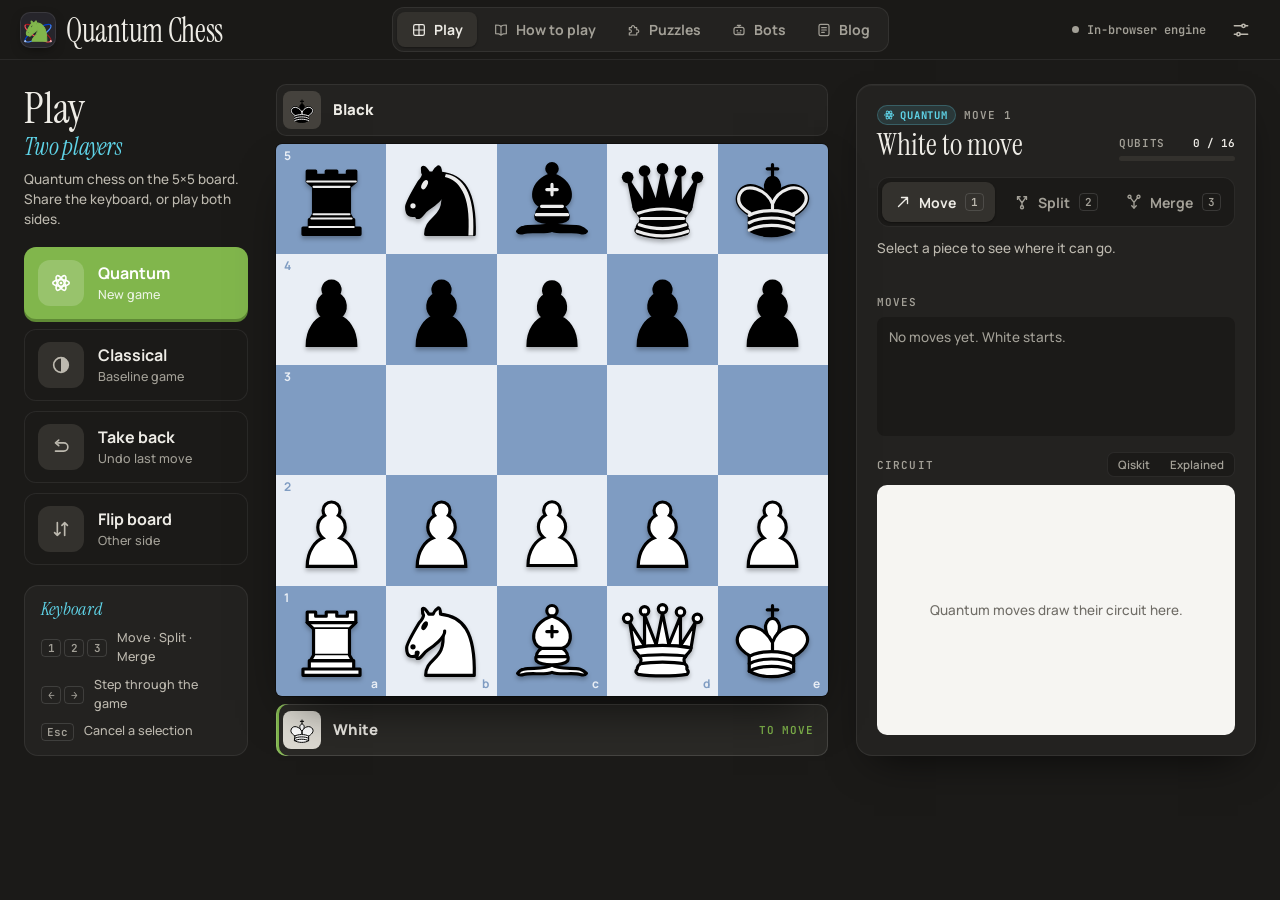
==== docs/index.html @ d05b0183 "Logo: knight moved left as marked Co-Authored-By: Claude Fable 5.1 <noreply@anthropic.com>" ====
<!doctype html>
<html lang="en">
<head>
<meta charset="utf-8">
<meta name="viewport" content="width=device-width, initial-scale=1">
<title>Quantum Chess 5×5</title>
<link rel="icon" type="image/svg+xml" href="[data-uri]">
<link rel="preconnect" href="https://fonts.googleapis.com">
<link rel="preconnect" href="https://fonts.gstatic.com" crossorigin>
<link rel="stylesheet" href="https://fonts.googleapis.com/css2?family=Manrope:wght@400;500;600;700;800&family=Instrument+Serif:ital@0;1&family=JetBrains+Mono:wght@400;600&family=Unbounded:wght@600;700&display=swap">
<style>
/* ==========================================================================
   Quantum Chess 5×5 — design tokens
   Neutrals are warm charcoal (chess-site familiar). Quantum state has its own
   language: a cyan/magenta "chromatic split", used only where something is
   genuinely in superposition. Green is reserved for primary actions.
   ========================================================================== */
:root {
  color-scheme: dark;
  --bg: #1b1a18;
  --surface: #232220;
  --surface-2: #2a2926;
  --raised: #33312d;
  --hair: rgba(255, 255, 255, 0.07);
  --hair-2: rgba(255, 255, 255, 0.13);
  --text: #eeece6;
  --text-2: #bdb9af;
  --text-3: #a3a097;

  --go: #81b64c;
  --go-press: #5f8a35;
  --q-cyan: #5fd4e8;
  --q-mag: #ff76b8;
  --q-ink: #1f8fa6;
  --select: rgba(255, 221, 87, 0.52);
  --lastmove: rgba(255, 221, 87, 0.36);

  --ui: "Manrope", "Segoe UI", system-ui, -apple-system, sans-serif;
  --display: "Instrument Serif", Georgia, "Times New Roman", serif;
  --mono: "JetBrains Mono", Consolas, "Courier New", monospace;

  --sq: min(13.4vh, 106px);
  --r: 10px;
  --shadow: 0 1px 0 rgba(255, 255, 255, 0.04) inset, 0 18px 40px -18px rgba(0, 0, 0, 0.7);
}
body[data-theme="blue"]     { --light: #e9eef5; --dark: #7f9cc2; --hl-light: #c9dcf3; --hl-dark: #6a8fc2; --sel-light: #b2cdef; --sel-dark: #5a82bb; }
body[data-theme="pink"]     { --light: #fcf0f3; --dark: #d98fa8; --hl-light: #f7d6e1; --hl-dark: #cb7a97; --sel-light: #f3c4d4; --sel-dark: #bf6a88; }
body[data-theme="lavender"] { --light: #f2eefa; --dark: #9886c4; --hl-light: #e0d6f6; --hl-dark: #8873bb; --sel-light: #d3c5f2; --sel-dark: #7a64b0; }
body[data-theme="green"]    { --light: #ecedd1; --dark: #779657; --hl-light: #f5f682; --hl-dark: #b9ca43; --sel-light: #f7f769; --sel-dark: #bbcb2b; }

* { box-sizing: border-box; }
html, body { margin: 0; }
body {
  background: var(--bg);
  color: var(--text);
  font: 500 15px/1.5 var(--ui);
  -webkit-font-smoothing: antialiased;
  min-height: 100vh;
}
button { font: inherit; color: inherit; cursor: pointer; border: 0; background: none; }
a { color: var(--q-cyan); }
.hidden { display: none !important; }
.ic { width: 18px; height: 18px; flex: none; fill: none; stroke: currentColor; stroke-width: 1.8; stroke-linecap: round; stroke-linejoin: round; }
code { font: 500 0.88em var(--mono); background: rgba(95, 212, 232, 0.1); color: #a9ecf6; padding: 1px 6px; border-radius: 5px; }
kbd { font: 600 11px var(--mono); color: var(--text-3); border: 1px solid var(--hair-2); border-radius: 4px; padding: 0 5px; line-height: 16px; }
:focus-visible { outline: 2px solid var(--q-cyan); outline-offset: 2px; }

/* ---------- buttons ---------- */
.btn { display: inline-flex; align-items: center; justify-content: center; gap: 8px; height: 44px; padding: 0 18px; border-radius: 10px; font-weight: 700; font-size: 15px; transition: transform 0.08s, background 0.15s, box-shadow 0.15s; }
.btn.primary { background: var(--go); color: #fff; box-shadow: 0 3px 0 var(--go-press); }
.btn.primary:hover { background: #8cc256; }
.btn.primary:active { transform: translateY(2px); box-shadow: 0 1px 0 var(--go-press); }
.btn.primary:disabled { opacity: 0.55; cursor: progress; }
.btn.ghost { color: var(--text-2); box-shadow: inset 0 0 0 1px var(--hair-2); }
.btn.ghost:hover { color: var(--text); background: var(--surface-2); }
.icon-btn { width: 38px; height: 38px; display: inline-grid; place-items: center; border-radius: 9px; color: var(--text-2); }
.icon-btn:hover { background: var(--surface-2); color: var(--text); }
.icon-btn .ic { width: 20px; height: 20px; }

/* ---------- top bar ---------- */
.topbar {
  position: sticky; top: 0; z-index: 20;
  display: grid; grid-template-columns: 1fr auto 1fr; align-items: center; gap: 16px;
  height: 60px; padding: 0 20px;
  background: rgba(27, 26, 24, 0.86); backdrop-filter: blur(10px);
  border-bottom: 1px solid var(--hair);
}
.brand { display: flex; align-items: center; gap: 10px; color: var(--text); text-decoration: none; justify-self: start; }
/* logo: the knight in superposition (same cyan/pink fringe as pieces on the board) on a dark tile */
.mark { width: 36px; height: 36px; border-radius: 10px; display: grid; place-items: center; flex: none;
  background: #26252b; box-shadow: inset 0 0 0 1px rgba(255, 255, 255, 0.09), 0 4px 12px -4px rgba(0, 0, 0, 0.6); }
.mark img { width: 32px; height: 32px; transition: transform 0.2s; }
.brand:hover .mark img { transform: scale(1.06); }
.mark .logo-light { display: none; }
html[data-ui="light"] .mark { background: #fff; box-shadow: inset 0 0 0 1px var(--hair), 0 4px 12px -6px rgba(60, 45, 25, 0.3); }
html[data-ui="light"] .mark .logo-dark { display: none; }
html[data-ui="light"] .mark .logo-light { display: block; }
.wordmark { font: 400 30px/1 var(--display); letter-spacing: -0.01em; display: flex; align-items: baseline; gap: 6px; transform: scaleY(1.18); transform-origin: left center; }
.wordmark small { font: 700 11px var(--mono); color: var(--q-cyan); background: rgba(95, 212, 232, 0.1); padding: 2px 6px; border-radius: 5px; letter-spacing: 0.02em; }

.nav { display: flex; gap: 2px; padding: 4px; background: var(--surface); border: 1px solid var(--hair); border-radius: 12px; }
.nav a { display: flex; align-items: center; gap: 7px; padding: 7px 14px; border-radius: 8px; color: var(--text-3); text-decoration: none; font-weight: 700; font-size: 14px; white-space: nowrap; transition: color 0.15s, background 0.15s; }
.nav a:hover { color: var(--text); }
.nav a.active { color: var(--text); background: var(--raised); box-shadow: 0 1px 2px rgba(0, 0, 0, 0.35); }
.nav .ic { width: 16px; height: 16px; }
.nav .s { display: none; }
.top-actions { display: flex; align-items: center; gap: 6px; justify-self: end; }
.engine-status { display: inline-flex; align-items: center; gap: 8px; font: 600 12px var(--mono); color: var(--text-3); padding: 6px 10px; border-radius: 8px; }
.engine-status .edot { width: 7px; height: 7px; border-radius: 50%; background: var(--text-3); }
.engine-status.qiskit { color: var(--text-2); }
.engine-status.qiskit .edot { background: var(--q-cyan); box-shadow: 0 0 0 3px rgba(95, 212, 232, 0.18); }

/* ---------- play layout ---------- */
.layout { display: flex; gap: 28px; justify-content: center; align-items: stretch; padding: 24px 24px 24px; flex-wrap: wrap; }
.board-col { display: flex; flex-direction: column; gap: 8px; }

.player-bar { display: flex; align-items: center; gap: 12px; width: calc(var(--sq) * 5); height: 52px; padding: 0 14px 0 7px; border-radius: 10px; background: var(--surface); box-shadow: inset 0 0 0 1px var(--hair); transition: background 0.2s, box-shadow 0.2s; }
.player-bar.turn { background: var(--surface-2); box-shadow: inset 0 0 0 1px var(--hair-2), inset 3px 0 0 var(--go); }
.avatar { width: 38px; height: 38px; border-radius: 8px; background-size: 78%; background-position: center 60%; background-repeat: no-repeat; flex: none; }
.avatar.white { background-color: #dedbd3; background-image: url([data-uri]); }
.avatar.black { background-color: #45423d; background-image: url([data-uri]); }
.pinfo { flex: 1; min-width: 0; display: flex; flex-direction: column; justify-content: center; }
.pname { font-weight: 800; font-size: 15px; line-height: 1.2; }
.captured { display: flex; height: 18px; margin-top: 2px; }
.captured:empty { display: none; }
.captured span { width: 18px; height: 18px; background-size: contain; margin-right: -5px; opacity: 0.9; }
.turn-flag { font: 600 11px var(--mono); text-transform: uppercase; letter-spacing: 0.08em; color: var(--go); opacity: 0; transition: opacity 0.2s; }
.player-bar.turn .turn-flag { opacity: 1; }

/* ---------- board ---------- */
.board-wrap { position: relative; }
.board {
  display: grid; grid-template-columns: repeat(5, var(--sq)); grid-template-rows: repeat(5, var(--sq));
  border-radius: 6px; overflow: hidden; user-select: none;
  box-shadow: 0 0 0 1px rgba(0, 0, 0, 0.35), 0 24px 50px -20px rgba(0, 0, 0, 0.8);
}
.sq { position: relative; display: grid; place-items: center; cursor: pointer; }
.sq.light { background: var(--light); }
.sq.dark { background: var(--dark); }
.sq.light.last { background: var(--hl-light); }
.sq.dark.last { background: var(--hl-dark); }
.sq.light.sel { background: var(--sel-light); }
.sq.dark.sel { background: var(--sel-dark); }
.coord { position: absolute; font: 700 12px var(--ui); pointer-events: none; }
.coord.rank { top: 6px; left: 8px; line-height: 1; }
.coord.file { bottom: 6px; right: 8px; line-height: 1; }
.sq.light .coord { color: var(--dark); }
.sq.dark .coord { color: var(--light); }

.piece {
  position: relative; width: 86%; height: 86%;
  background: center / contain no-repeat;
  filter: drop-shadow(0 3px 2px rgba(0, 0, 0, 0.28));
  transition: opacity 0.35s ease, transform 0.15s ease; pointer-events: none;
}
.sq:hover .piece { transform: translateY(-2px); }
/* superposition: a chromatic split, not a glow */
.piece.maybe {
  filter: drop-shadow(2.5px 0 0 rgba(255, 118, 184, 0.6)) drop-shadow(-2.5px 0 0 rgba(95, 212, 232, 0.7)) drop-shadow(0 3px 2px rgba(0, 0, 0, 0.22));
  animation: qsplit 3.2s ease-in-out infinite;
}
@keyframes qsplit {
  50% { filter: drop-shadow(1px 0 0 rgba(255, 118, 184, 0.5)) drop-shadow(-1px 0 0 rgba(95, 212, 232, 0.6)) drop-shadow(0 3px 2px rgba(0, 0, 0, 0.22)); }
}
.prob-num {
  position: absolute; top: 5%; right: 5%; z-index: 2; pointer-events: none;
  font: 700 11px/16px var(--mono); color: #0e3b45; background: rgba(255, 255, 255, 0.9);
  padding: 0 5px; border-radius: 4px; box-shadow: 0 1px 2px rgba(0, 0, 0, 0.25);
}
.prob-bar { position: absolute; left: 0; right: 0; bottom: 0; height: 4px; background: rgba(0, 0, 0, 0.14); pointer-events: none; }
.prob-bar i { display: block; height: 100%; background: var(--q-ink); }

.dot { position: absolute; width: 30%; height: 30%; border-radius: 50%; background: rgba(0, 0, 0, 0.16); pointer-events: none; }
.ring { position: absolute; inset: 3%; border-radius: 50%; border: 6px solid rgba(0, 0, 0, 0.16); pointer-events: none; }
.qdot { position: absolute; width: 32%; height: 32%; border-radius: 50%; border: 2.5px dashed var(--q-ink); background: rgba(95, 212, 232, 0.22); pointer-events: none; }
.picked { position: absolute; inset: 0; background: rgba(95, 212, 232, 0.28); box-shadow: inset 0 0 0 3px var(--q-ink); pointer-events: none; }
.partner { position: absolute; inset: 0; box-shadow: inset 0 0 0 3px var(--q-ink); pointer-events: none; }
.flash::after { content: ""; position: absolute; inset: 0; pointer-events: none; animation: measure 0.9s ease-out forwards; }
@keyframes measure {
  0% { box-shadow: inset 0 0 0 0 rgba(95, 212, 232, 0.9); background: rgba(95, 212, 232, 0.45); }
  100% { box-shadow: inset 0 0 0 calc(var(--sq) / 2) rgba(95, 212, 232, 0); background: transparent; }
}
body.no-anim .piece.maybe { animation: none; }
body.no-anim .piece, body.no-anim .sq:hover .piece { transition: none; transform: none; }
body.no-anim .flash::after { animation: none; }

/* game-over card */
.overlay { position: absolute; inset: 0; display: grid; place-items: center; background: radial-gradient(circle at 50% 45%, rgba(15, 14, 13, 0.45), rgba(15, 14, 13, 0.78)); backdrop-filter: blur(3px); border-radius: 6px; z-index: 5; animation: ov-fade 0.3s ease-out both; }
.overlay-card { width: min(380px, 88%); padding: 30px 30px 24px; border-radius: 20px; text-align: center; background: linear-gradient(180deg, #2c2a27, #232220); border: 1px solid var(--hair-2); box-shadow: 0 30px 70px -20px rgba(0, 0, 0, 0.85), inset 0 1px 0 rgba(255, 255, 255, 0.06); animation: ov-pop 0.45s cubic-bezier(0.2, 0.9, 0.25, 1.15) both; }
.ov-crown { width: 92px; height: 92px; margin: -2px auto 14px; border-radius: 50%; display: grid; place-items: center; position: relative; }
.ov-crown img { width: 62px; height: 62px; filter: drop-shadow(0 4px 6px rgba(0, 0, 0, 0.45)); position: relative; }
.ov-crown::before { content: ""; position: absolute; inset: -10px; border-radius: 50%; animation: ov-glow 2.4s ease-in-out infinite; }
.ov-crown.white { background: radial-gradient(circle, #f4f1ea, #cfc9bc); }
.ov-crown.white::before { box-shadow: 0 0 0 1px rgba(255, 255, 255, 0.25), 0 0 40px 6px rgba(255, 236, 180, 0.35); }
.ov-crown.black { background: radial-gradient(circle, #4a4742, #2a2825); box-shadow: inset 0 0 0 2px rgba(95, 212, 232, 0.5); }
.ov-crown.black::before { box-shadow: 0 0 0 1px rgba(95, 212, 232, 0.25), 0 0 40px 6px rgba(95, 212, 232, 0.28); }
.ov-crown.draw { width: 120px; border-radius: 46px; background: linear-gradient(90deg, #ddd8cd 50%, #3a3834 50%); }
.ov-crown.draw img { width: 46px; height: 46px; }
.overlay-kicker { font: 600 11px var(--mono); text-transform: uppercase; letter-spacing: 0.14em; color: var(--text-3); }
.overlay-title { font: 400 54px/1.02 var(--display); margin: 6px 0 6px; color: var(--text); }
.overlay-sub { color: var(--text-2); font-size: 15px; margin-bottom: 20px; }
.ov-stats { display: grid; grid-template-columns: repeat(4, 1fr); margin: 0 -6px 22px; padding: 14px 0; border-top: 1px solid var(--hair); border-bottom: 1px solid var(--hair); }
.ov-stats div { display: flex; flex-direction: column; gap: 3px; }
.ov-stats div + div { border-left: 1px solid var(--hair); }
.ov-stats b { font: 400 28px/1 var(--display); color: var(--text); }
.ov-stats span { font: 600 10px var(--mono); text-transform: uppercase; letter-spacing: 0.08em; color: var(--text-3); }
.ov-actions { display: grid; grid-template-columns: 1fr 1fr; gap: 10px; }
.ov-actions .btn { height: 46px; }
@keyframes ov-fade { from { opacity: 0; } }
@keyframes ov-pop { from { opacity: 0; transform: translateY(12px) scale(0.94); } }
@keyframes ov-glow { 50% { opacity: 0.55; transform: scale(1.06); } }
body.no-anim .overlay, body.no-anim .overlay-card, body.no-anim .ov-crown::before { animation: none; }

/* mini boards (manual figures) */
.board.mini { --msq: min(15vw, 58px); grid-template-columns: repeat(5, var(--msq)); grid-template-rows: repeat(5, var(--msq)); box-shadow: 0 0 0 1px rgba(0, 0, 0, 0.35), 0 12px 30px -14px rgba(0, 0, 0, 0.8); }
.board.mini .sq { cursor: default; }
.board.mini .coord { font-size: 10px; top: 4px; left: 5px; }
.board.mini .coord.file { top: auto; left: auto; bottom: 4px; right: 5px; }
.board.mini .prob-num { font-size: 10px; line-height: 14px; padding: 0 4px; }
.board.mini .prob-bar { height: 3px; }
.board.mini .ring { border-width: 4px; }
.board.mini .qdot { border-width: 2px; }
.board.mini .partner, .board.mini .picked { box-shadow: inset 0 0 0 2px var(--q-ink); }
.board.mini .piece.maybe { animation: none; filter: drop-shadow(1.5px 0 0 rgba(255, 118, 184, 0.6)) drop-shadow(-1.5px 0 0 rgba(95, 212, 232, 0.7)); }

/* ---------- side panel ---------- */
.panel {
  width: 400px; display: flex; flex-direction: column; gap: 16px; overflow-y: auto; scrollbar-width: thin;
  background: var(--surface); border: 1px solid var(--hair); border-radius: 16px; padding: 20px; box-shadow: var(--shadow);
}
.panel-top { display: flex; justify-content: space-between; align-items: flex-end; gap: 12px; }
.kicker { font: 600 11px var(--mono); text-transform: uppercase; letter-spacing: 0.1em; color: var(--text-3); white-space: nowrap; display: flex; align-items: center; gap: 8px; }
.mode-pill { display: inline-flex; align-items: center; gap: 5px; padding: 3px 8px 3px 6px; border-radius: 999px; font: 700 10.5px var(--mono); letter-spacing: 0.08em; }
.mode-pill .ic { width: 12px; height: 12px; }
.mode-pill.q { color: var(--q-cyan); background: rgba(95, 212, 232, 0.12); box-shadow: inset 0 0 0 1px rgba(95, 212, 232, 0.25); }
.mode-pill.c { color: #e8b86a; background: rgba(232, 184, 106, 0.12); box-shadow: inset 0 0 0 1px rgba(232, 184, 106, 0.28); }
html[data-ui="light"] .mode-pill.q { color: #0b7f95; background: rgba(11, 127, 149, 0.1); box-shadow: inset 0 0 0 1px rgba(11, 127, 149, 0.25); }
html[data-ui="light"] .mode-pill.c { color: #9a6a12; background: rgba(154, 106, 18, 0.1); box-shadow: inset 0 0 0 1px rgba(154, 106, 18, 0.25); }
.status { font: 400 30px/1.1 var(--display); margin-top: 3px; }
.qmeter { width: 116px; }
.qm-row { display: flex; justify-content: space-between; font: 600 11px var(--mono); color: var(--text-3); text-transform: uppercase; letter-spacing: 0.06em; }
.qm-row b { color: var(--text); font-weight: 600; letter-spacing: 0; }
.qm-bar { height: 5px; border-radius: 3px; background: var(--raised); margin-top: 6px; overflow: hidden; }
.qm-bar i { display: block; height: 100%; width: 0; background: linear-gradient(90deg, var(--q-cyan), var(--q-mag)); transition: width 0.4s ease; }

.segmented { display: grid; grid-template-columns: repeat(3, 1fr); gap: 4px; padding: 4px; background: var(--bg); border-radius: 12px; border: 1px solid var(--hair); }
.mode { display: flex; align-items: center; justify-content: center; gap: 7px; height: 40px; border-radius: 9px; color: var(--text-3); font-weight: 700; font-size: 14px; transition: color 0.15s, background 0.15s; }
.mode:hover { color: var(--text); }
.mode.active { background: var(--raised); color: var(--text); box-shadow: 0 1px 2px rgba(0, 0, 0, 0.4); }
.mode[data-mode="split"].active .ic, .mode[data-mode="merge"].active .ic { color: var(--q-cyan); }
.mode kbd { margin-left: 2px; }
.mode.active kbd { color: var(--text-2); }
.hint { margin: -4px 0 0; font-size: 13.5px; line-height: 1.45; color: var(--text-2); height: 40px; overflow: hidden; }

.psec h4 { margin: 0 0 8px; font: 600 11px var(--mono); text-transform: uppercase; letter-spacing: 0.1em; color: var(--text-3); }
.empty { margin: 0; color: var(--text-3); font-size: 13.5px; }
.psec.grow { flex: 1 1 110px; min-height: 96px; display: flex; flex-direction: column; }
.psec.grow .movelist { flex: 1 1 0; min-height: 0; }
/* move list in the chess.com manner, with a slim scrollbar in the page's own colours */
.movelist { overflow-y: auto; border-radius: 8px; background: var(--bg); scrollbar-width: thin; scrollbar-color: #4a4742 transparent; }
.movelist::-webkit-scrollbar { width: 8px; }
.movelist::-webkit-scrollbar-track { background: transparent; }
.movelist::-webkit-scrollbar-thumb { background: #4a4742; border-radius: 8px; border: 2px solid var(--bg); }
.movelist::-webkit-scrollbar-thumb:hover { background: #5e5a54; }
.movelist .empty { padding-top: 10px; }
.mrow { display: grid; grid-template-columns: 38px 1fr 1fr; align-items: center; height: 32px; padding-right: 6px; font: 600 13.5px var(--mono); }
.mrow:nth-child(even) { background: rgba(255, 255, 255, 0.035); }
.mno { color: var(--text-3); padding-left: 10px; font-weight: 500; }
.mv { min-width: 0; cursor: pointer; }
.mv[data-ply]:hover .mchip { background: rgba(255, 255, 255, 0.07); }
.link-btn { background: none; border: 0; padding: 0; font: inherit; font-weight: 700; color: var(--q-cyan); cursor: pointer; text-decoration: underline; text-underline-offset: 2px; }
.panel.reviewing .movelist { box-shadow: inset 0 0 0 1.5px var(--q-cyan); }
.board.review { box-shadow: 0 0 0 2px var(--q-cyan), 0 18px 40px -18px rgba(0, 0, 0, 0.8); }
.mchip { display: inline-flex; align-items: center; gap: 3px; max-width: 100%; padding: 3px 7px; border-radius: 5px; color: var(--text); white-space: nowrap; overflow: hidden; }
.mv.cur .mchip { background: rgba(255, 255, 255, 0.13); box-shadow: 0 1px 0 rgba(0, 0, 0, 0.4); }
.mv .q { color: var(--q-cyan); }
.mv.fail .mt { color: #f0a35e; text-decoration: line-through; text-decoration-thickness: 1px; }
.fig-ico { width: 17px; height: 17px; flex: none; filter: drop-shadow(0 1px 0 rgba(0, 0, 0, 0.5)); }
.qmark { width: 7px; height: 7px; border-radius: 50%; background: var(--q-cyan); margin-left: 4px; flex: none; box-shadow: 0 0 0 2px rgba(95, 212, 232, 0.2); }
.movelist .empty { padding: 10px 12px; }
.psec-head { display: flex; align-items: center; justify-content: space-between; gap: 10px; margin-bottom: 8px; }
.psec-head h4 { margin: 0; }
.viewtoggle { display: flex; gap: 2px; padding: 2px; border-radius: 7px; background: var(--bg); box-shadow: inset 0 0 0 1px var(--hair); }
.viewtoggle button { padding: 3px 9px; border-radius: 5px; font: 600 11.5px var(--ui); color: var(--text-3); }
.viewtoggle button:hover { color: var(--text); }
.viewtoggle button.active { background: var(--raised); color: var(--text); }
/* the circuit section shares the panel's spare height with the move list; the drawing scales to its box */
.psec.grow2 { flex: 2 1 220px; min-height: 0; display: flex; flex-direction: column; position: relative; }
.circuit { flex: 1 1 120px; min-height: 90px; overflow: hidden; background: #f6f5f2; border-radius: 10px; padding: 8px 10px; display: flex; align-items: center; justify-content: center; }
.circuit img, .circuit svg { display: block; width: 100%; height: 100%; object-fit: contain; }
.circuit .empty { color: #6f6c66; padding: 6px 8px; }
.panel-actions { display: grid; grid-template-columns: 1fr 1fr; gap: 10px; margin-top: auto; }

.toast {
  position: fixed; left: 50%; bottom: 26px; transform: translateX(-50%); z-index: 50;
  display: flex; align-items: center; gap: 10px; max-width: min(560px, 92vw);
  background: #2d2b28; color: var(--text); padding: 11px 16px 11px 14px; border-radius: 12px;
  box-shadow: 0 16px 40px -10px rgba(0, 0, 0, 0.7), inset 0 0 0 1px var(--hair-2); font-size: 14px;
}
.toast::before { content: ""; width: 8px; height: 8px; border-radius: 50%; background: var(--q-cyan); flex: none; }

/* ---------- manual & blog ---------- */
.doc { display: grid; grid-template-columns: 220px minmax(0, 720px); gap: 56px; justify-content: center; padding: 48px 24px 96px; }
.doc.single { grid-template-columns: minmax(0, 720px); }
#manualBody { grid-column: 2; }
.toc-side { position: fixed; top: 110px; bottom: 56px; left: max(24px, calc(50% - 498px)); width: 220px; display: flex; flex-direction: column; }
.toc-side .toc-title { font: italic 400 22px/1.1 var(--display); color: var(--q-cyan); margin-bottom: 10px; }
.toc { position: relative; display: flex; flex-direction: column; justify-content: space-between; flex: 1; max-height: 640px; border-left: 1px solid var(--hair-2); }
.toc-ind { position: absolute; left: -1px; right: 0; height: 0; background: rgba(95, 212, 232, 0.11); border-left: 2px solid var(--q-cyan); border-radius: 0 8px 8px 0; transition: top 0.08s linear; pointer-events: none; }
.toc a { position: relative; z-index: 1; }
.toc a { color: var(--text-3); text-decoration: none; font-size: 14px; font-weight: 600; padding: 7px 0 7px 14px; transition: color 0.15s; }
.toc a:hover { color: var(--text); }
.toc a.active { color: var(--text); }

.article { font-size: 16.5px; line-height: 1.72; color: var(--text-2); }
.article p, .article li { color: var(--text-2); }
.article b, .article strong { color: var(--text); font-weight: 700; }
.article h1 { font: 400 clamp(38px, 5vw, 56px)/1.04 var(--display); color: var(--text); margin: 10px 0 18px; letter-spacing: -0.01em; }
.article h1 em { color: var(--q-cyan); }
.article .eyebrow { font-size: 24px; color: var(--q-cyan); margin-bottom: 0; }
.article h1 + .eyebrow { margin: -10px 0 18px; }
.article .eyebrow.small { font-size: 18px; margin-bottom: 6px; }
.article h2 { font: 400 34px/1.15 var(--display); color: var(--text); margin: 64px 0 14px; scroll-margin-top: 90px; }
.article h3 { font: 700 17px var(--ui); color: var(--text); margin: 28px 0 6px; }
.eyebrow { font: italic 400 22px/1.1 var(--display); letter-spacing: 0.01em; color: var(--q-cyan); margin: 0 0 2px; }
/* page titles: one serif headline at one size on every page; the descriptive words in cyan italic, the name in white */
.page-title { font: 400 36px/1.1 var(--display); color: var(--text); margin: 0 0 8px; letter-spacing: -0.005em; display: flex; flex-direction: column; gap: 3px; }
.page-title em { order: 1; font: italic 400 24px/1.15 var(--display); color: var(--q-cyan); }

.lede { font-size: 20px; line-height: 1.6; color: var(--text); margin: 0 0 8px; }
.secno { display: none; font: 600 12px var(--mono); letter-spacing: 0.1em; color: var(--text-3); margin-bottom: 6px; }
.byline { display: flex; align-items: center; gap: 16px; margin: 22px 0 6px; padding: 16px 0; border-top: 1px solid var(--hair); border-bottom: 1px solid var(--hair); font-size: 14px; }
.byline .av { width: 72px; height: 72px; }
.byline b { display: block; color: var(--text); }
.byline span { color: var(--text-3); }
.qbox { background: var(--surface); border: 1px solid var(--hair); border-left: 3px solid var(--q-cyan); padding: 14px 18px; border-radius: 0 10px 10px 0; font-size: 15px; }
.pull { font: italic 400 30px/1.3 var(--display); color: var(--text); border-left: 3px solid var(--q-mag); padding: 4px 0 4px 22px; margin: 34px 0; }
.ticks { list-style: none; padding: 0; }
.ticks li { position: relative; padding-left: 22px; margin: 8px 0; }
.ticks li::before { content: ""; position: absolute; left: 2px; top: 0.72em; width: 8px; height: 2px; background: var(--q-cyan); border-radius: 1px; }
.steps { padding-left: 22px; }
.steps li { margin: 8px 0; padding-left: 4px; }
.steps li::marker { font: 600 14px var(--mono); color: var(--q-cyan); }

.rules-table { width: 100%; border-collapse: collapse; margin: 18px 0; font-size: 14.5px; line-height: 1.5; }
.rules-table th, .rules-table td { text-align: left; padding: 11px 12px; border-bottom: 1px solid var(--hair); vertical-align: middle; }
.rules-table th { font: 600 11px var(--mono); text-transform: uppercase; letter-spacing: 0.08em; color: var(--text-3); border-bottom-color: var(--hair-2); }
.rules-table td { color: var(--text-2); }
.rules-table td:first-child { color: var(--text); font-weight: 700; white-space: nowrap; }
.rules-table.compact { max-width: 520px; }
.inline-piece { width: 26px; height: 26px; vertical-align: -8px; margin-right: 8px; }

.fig { margin: 34px 0; display: flex; flex-direction: column; align-items: center; gap: 14px; }
.fig-row { display: flex; flex-wrap: wrap; gap: 36px 44px; justify-content: center; margin: 34px 0; }
.fig-row .fig { margin: 0; max-width: 300px; }
.fig-board { position: relative; }
.fig-arrows { position: absolute; inset: 0; width: 100%; height: 100%; pointer-events: none; }
.fig figcaption { font-size: 14px; line-height: 1.55; color: var(--text-2); text-align: center; max-width: 290px; }
.fig figcaption b { color: var(--text-2); font: 600 12px var(--mono); margin-right: 4px; }

.compare-cards { display: grid; grid-template-columns: repeat(2, 1fr); gap: 1px; margin: 22px 0; background: var(--hair); border: 1px solid var(--hair); border-radius: 12px; overflow: hidden; }
.cc { background: var(--bg); padding: 18px 20px; }
.cc .cc-k { font: 600 11px var(--mono); color: var(--q-cyan); text-transform: uppercase; letter-spacing: 0.1em; }
.cc h3 { margin: 4px 0 6px; }
.cc p { margin: 0; font-size: 15px; line-height: 1.55; }
.experiment { background: var(--surface); border: 1px solid var(--hair); border-radius: 14px; padding: 20px; margin: 22px 0; }
.exp-head { display: flex; align-items: center; justify-content: space-between; gap: 14px; flex-wrap: wrap; margin-bottom: 16px; }
.exp-title { font: 600 11px var(--mono); text-transform: uppercase; letter-spacing: 0.1em; color: var(--text-3); }
.exp-status { font-size: 13px; color: var(--text-3); }
.experiment .btn { height: 38px; font-size: 14px; }
.bars { display: flex; flex-direction: column; gap: 12px; }
.bar-row { display: grid; grid-template-columns: 170px 1fr 112px; align-items: center; gap: 14px; font-size: 14px; color: var(--text-2); }
.bar-track { background: var(--bg); border-radius: 6px; height: 24px; overflow: hidden; }
.bar { height: 100%; border-radius: 6px; transition: width 0.7s cubic-bezier(0.2, 0.7, 0.2, 1); }
.bar-value { font: 600 14px var(--mono); color: var(--text); text-align: right; white-space: nowrap; }
.chart { width: 100%; display: block; }
.chart .grid { stroke: var(--hair-2); stroke-width: 1; }
.chart .tick { fill: var(--text-3); font: 500 11px var(--mono); }
.chart .axis { fill: var(--text-3); font: 500 12px var(--ui); }
.note { font-size: 13.5px; color: var(--text-2); margin: 12px 0 0; }
.refs { font-size: 14px; }
.refs li { margin: 6px 0; }

/* ---------- settings drawer ---------- */
.drawer {
  margin: 0 0 0 auto; padding: 0; border: 0; height: 100vh; max-height: 100vh; width: min(440px, 100vw);
  background: var(--surface); color: var(--text); box-shadow: -30px 0 60px -20px rgba(0, 0, 0, 0.7);
  display: none; flex-direction: column;
}
.drawer[open] { display: flex; animation: slide-in 0.22s cubic-bezier(0.2, 0.7, 0.2, 1); }
@keyframes slide-in { from { transform: translateX(30px); opacity: 0; } }
.drawer::backdrop { background: rgba(10, 10, 9, 0.5); backdrop-filter: blur(2px); }
.drawer-head { display: flex; align-items: center; justify-content: space-between; padding: 18px 20px 14px 24px; border-bottom: 1px solid var(--hair); }
.drawer-head h2 { margin: 0; font: 400 30px var(--display); outline: none; }
.drawer form { margin: 0; }
.drawer-body { flex: 1; overflow-y: auto; padding: 4px 0 12px; }
.drawer-foot { display: flex; justify-content: space-between; gap: 10px; padding: 14px 20px; border-top: 1px solid var(--hair); }
.set-group { padding: 18px 24px 6px; }
.set-group h3 { display: flex; align-items: center; gap: 8px; margin: 0 0 12px; font: 600 11px var(--mono); text-transform: uppercase; letter-spacing: 0.1em; color: var(--text-3); }
.set-group h3 .ic { width: 15px; height: 15px; }
.themes { display: grid; grid-template-columns: repeat(2, 1fr); gap: 10px; }
.theme-card { display: flex; align-items: center; gap: 12px; padding: 10px; border-radius: 12px; background: var(--bg); box-shadow: inset 0 0 0 1px var(--hair); text-align: left; transition: box-shadow 0.15s; }
.theme-card:hover { box-shadow: inset 0 0 0 1px var(--hair-2); }
.theme-card.active { box-shadow: inset 0 0 0 2px var(--go); }
.theme-preview { display: grid; grid-template-columns: repeat(2, 18px); grid-template-rows: repeat(2, 18px); border-radius: 5px; overflow: hidden; flex: none; }
.theme-preview i { display: block; }
.theme-card .tname { font-weight: 700; font-size: 14px; line-height: 1.2; }
.theme-card .tsub { font: 500 12px var(--ui); color: var(--text-3); white-space: nowrap; }
.theme-card .ic { margin-left: auto; color: var(--go); opacity: 0; }
.theme-card.active .ic { opacity: 1; }

.row, .engine-card { position: relative; display: flex; align-items: center; gap: 14px; padding: 12px 0; border-bottom: 1px solid var(--hair); cursor: pointer; }
.row:last-child { border-bottom: 0; }
.row > .ic, .engine-card > .ic { color: var(--text-3); width: 20px; height: 20px; }
.row-text { flex: 1; min-width: 0; display: flex; flex-direction: column; }
.row-text b { font-weight: 700; font-size: 14.5px; }
.row-text small { color: var(--text-3); font-size: 12.5px; line-height: 1.4; }
.row input, .engine-card input { position: absolute; opacity: 0; pointer-events: none; }
.switch { width: 40px; height: 24px; border-radius: 12px; background: var(--raised); position: relative; flex: none; transition: background 0.18s; box-shadow: inset 0 0 0 1px var(--hair-2); }
.switch::after { content: ""; position: absolute; top: 3px; left: 3px; width: 18px; height: 18px; border-radius: 50%; background: #d8d5ce; transition: transform 0.18s; }
.row input:checked + .switch { background: var(--go); box-shadow: none; }
.row input:checked + .switch::after { transform: translateX(16px); background: #fff; }
.row input:focus-visible + .switch { outline: 2px solid var(--q-cyan); outline-offset: 2px; }
.engines { display: flex; flex-direction: column; gap: 8px; }
.engine-card { padding: 12px 14px; border: 0; border-radius: 12px; background: var(--bg); box-shadow: inset 0 0 0 1px var(--hair); }
.engine-card:has(input:checked) { box-shadow: inset 0 0 0 2px var(--go); }
.engine-card:has(input:checked) > .ic { color: var(--text); }
.radio { width: 18px; height: 18px; border-radius: 50%; box-shadow: inset 0 0 0 2px var(--text-3); flex: none; }
.engine-card input:checked ~ .radio { box-shadow: inset 0 0 0 5px var(--go); }
.engine-card input:focus-visible ~ .radio { outline: 2px solid var(--q-cyan); outline-offset: 2px; }
.chip { align-self: flex-start; margin-top: 6px; font: 600 10.5px var(--mono); text-transform: uppercase; letter-spacing: 0.06em; padding: 2px 7px; border-radius: 5px; background: var(--raised); color: var(--text-3); }
.chip.ok { background: rgba(129, 182, 76, 0.16); color: #a9d57a; }
.chip.off { background: rgba(240, 163, 94, 0.14); color: #f0b27a; }
.set-note { font-size: 12.5px; color: var(--text-3); margin: 12px 0 8px; line-height: 1.5; }

/* ---------- responsive ---------- */
@media (max-width: 1100px) {
  .doc { grid-template-columns: minmax(0, 720px); }
  .toc-side { display: none; }
  #manualBody { grid-column: 1; }
}
@media (max-width: 860px) {
  .topbar { grid-template-columns: 1fr auto; height: auto; padding: 10px 14px; row-gap: 10px; }
  .nav { grid-column: 1 / -1; grid-row: 2; justify-content: space-between; overflow-x: auto; scrollbar-width: none; }
  .nav a { padding: 7px 10px; flex: 1; justify-content: center; }
  .nav .l { display: none; }
  .nav .s { display: inline; }
  .engine-status span:last-child { display: none; }
}
@media (max-width: 760px) {
  :root { --sq: calc((100vw - 40px) / 5); }
  body { overflow-x: hidden; }
  .layout { padding: 16px 20px 40px; }
  .psec.grow { flex: none; }
  .psec.grow .movelist { flex: none; max-height: 220px; }
  .panel { width: 100%; }
  .status { font-size: 26px; }
  .doc { padding: 28px 20px 72px; }
  .article h2 { font-size: 29px; margin-top: 48px; }
  .compare-cards { grid-template-columns: 1fr; }
  .bar-row { grid-template-columns: 96px 1fr 92px; font-size: 13px; }
  .themes { grid-template-columns: 1fr; }
  .mode kbd { display: none; }
  .rules-table { display: block; overflow-x: auto; font-size: 13.5px; }
  .rules-table th, .rules-table td { padding: 9px 8px; }
  .rules-table td:first-child { white-space: normal; min-width: 96px; }
}

/* ---------- video tutorials ---------- */
.tutorials { margin-bottom: 8px; }
.tut { background: var(--surface); border: 1px solid var(--hair); border-radius: 16px; overflow: hidden; margin-top: 18px; box-shadow: var(--shadow); }
.tut-stage { display: grid; grid-template-columns: auto 1fr; gap: 26px; padding: 22px; align-items: start; }
.tut-boardwrap { position: relative; }
.board.tut-b { --sq: min(12vw, 62px); }
.board.tut-b .sq { cursor: default; }
.board.tut-b .piece { transition: opacity 0.7s ease; }
.board.tut-b .coord { font-size: 10px; }
.board.tut-b .prob-num { font-size: 9.5px; line-height: 14px; }
.tut-mark { position: absolute; inset: 0; pointer-events: none; }
.tut-mark.qdot { inset: 34%; border-radius: 50%; border: 2.5px dashed var(--q-ink); background: rgba(95, 212, 232, 0.22); }
.tut-mark.dot { inset: 36%; border-radius: 50%; background: rgba(0, 0, 0, 0.16); }
.tut-mark.ring { inset: 4%; border-radius: 50%; border: 5px solid rgba(0, 0, 0, 0.16); }
.tut-mark.partner { box-shadow: inset 0 0 0 3px var(--q-ink); }
.tut-arrows { position: absolute; inset: 0; width: 100%; height: 100%; pointer-events: none; }
.tut-arrow { animation: draw 0.6s ease-out both; }
@keyframes draw { from { opacity: 0; } }
.tut-big { position: absolute; inset: 0; margin: auto; width: 68px; height: 68px; border-radius: 50%; background: rgba(20, 20, 18, 0.72); color: #fff; display: grid; place-items: center; backdrop-filter: blur(3px); box-shadow: 0 8px 30px rgba(0, 0, 0, 0.5); transition: opacity 0.2s, transform 0.2s; }
.tut-big .ic { width: 28px; height: 28px; margin-left: 3px; }
.tut-big:hover { transform: scale(1.06); }
.tutorials.is-playing .tut-big { opacity: 0; pointer-events: none; }
.tut-side { min-width: 0; display: flex; flex-direction: column; gap: 10px; }
.tut-kicker { font: 600 11px var(--mono); text-transform: uppercase; letter-spacing: 0.1em; color: var(--q-cyan); }
.article .tut-title { font: 400 28px/1.15 var(--display); margin: 0; color: var(--text); }
.tut-caption { margin: 0; font-size: 15px; line-height: 1.6; min-height: 72px; }
.tut-ket { display: flex; align-items: baseline; flex-wrap: wrap; gap: 4px 10px; background: var(--bg); border-radius: 10px; padding: 10px 12px; }
.tut-ket span { font: 600 10.5px var(--mono); text-transform: uppercase; letter-spacing: 0.1em; color: var(--text-3); flex: none; }
.tut-ket code { background: none; padding: 0; font-size: 14px; color: #bfeff7; white-space: normal; overflow-wrap: anywhere; }
.tut-circuit { background: #f6f5f2; border-radius: 10px; padding: 8px; min-height: 60px; display: flex; align-items: center; justify-content: center; }
.tut-circuit svg { width: 100%; height: auto; max-height: 170px; }
.tut-circuit .empty { color: #6f6c66; font-size: 13px; }
.tut-controls { display: flex; align-items: center; gap: 6px; padding: 10px 14px; border-top: 1px solid var(--hair); background: var(--bg); }
.tut-btn { width: 36px; height: 36px; display: grid; place-items: center; border-radius: 8px; color: var(--text-2); flex: none; }
.tut-btn:hover { background: var(--surface-2); color: var(--text); }
.tut-play { color: var(--text); }
.tut-progress { flex: 1; display: flex; gap: 4px; margin: 0 8px; }
.tut-progress .seg { flex: 1; height: 6px; padding: 0; border-radius: 3px; background: var(--raised); overflow: hidden; }
.tut-progress .seg:hover { background: var(--hair-2); }
.tut-progress .seg i { display: block; height: 100%; background: var(--q-cyan); }
.tut-time { font: 600 12px var(--mono); color: var(--text-3); min-width: 82px; text-align: right; }
.tut-list { display: grid; grid-template-columns: repeat(4, minmax(0, 1fr)); gap: 10px; margin: 12px 0 0; }
.tut-item { display: flex; flex-direction: column; align-items: flex-start; gap: 10px; padding: 14px; border-radius: 12px; background: var(--surface); box-shadow: inset 0 0 0 1px var(--hair); text-align: left; transition: box-shadow 0.15s; }
.tut-item:hover { box-shadow: inset 0 0 0 1px var(--hair-2); }
.tut-item.active { box-shadow: inset 0 0 0 2px var(--q-cyan); }
.tut-thumb { width: 38px; height: 38px; border-radius: 9px; display: grid; place-items: center; background: var(--raised); color: var(--q-cyan); flex: none; }
.tut-meta { display: flex; flex-direction: column; min-width: 0; }
.tut-meta { gap: 3px; }
.tut-meta b { font-size: 15px; color: var(--text); line-height: 1.25; }
.tut-meta small { font: 500 12px/1.4 var(--ui); color: var(--text-2); }
.tut-meta small em { font: 600 11.5px var(--mono); font-style: normal; color: var(--text-3); }

/* ---------- puzzles ---------- */
.puzzles { padding: 20px 24px; }
.pz-sub { margin: 0; color: var(--text-2); font-size: 13.5px; line-height: 1.5; }
.pz-progress { width: 100%; }
.pzp-num { font: 400 34px/1 var(--display); }
.pzp-num b { font-weight: 400; color: var(--go); }
.pzp-label { font: 600 11px var(--mono); text-transform: uppercase; letter-spacing: 0.1em; color: var(--text-3); }
.pzp-row { display: flex; align-items: baseline; gap: 10px; margin-bottom: 8px; }
.pz-progress .qm-bar i { background: var(--go); }
.pz-strip { display: flex; }
.pz-group { display: flex; align-items: center; gap: 12px; background: var(--surface); border: 1px solid var(--hair); border-radius: 14px; padding: 12px 14px; }
.pz-level { font: 600 11px var(--mono); text-transform: uppercase; letter-spacing: 0.1em; color: var(--text-3); }
.pz-tiles { display: grid; grid-template-columns: repeat(6, 1fr); gap: 5px; width: 100%; }
.pz-tiles:has(.endless) { display: flex; }
.pz-tile { width: auto; min-width: 0; height: 30px; border-radius: 8px; background: var(--bg); box-shadow: inset 0 0 0 1px var(--hair-2); font: 700 13px var(--mono); color: var(--text-2); display: grid; place-items: center; position: relative; }
.pz-tile:hover { color: var(--text); box-shadow: inset 0 0 0 1px var(--text-3); }
.pz-tile.solved { background: rgba(129, 182, 76, 0.16); color: #b6dd8f; box-shadow: inset 0 0 0 1px rgba(129, 182, 76, 0.45); }
.pz-tile.active { box-shadow: inset 0 0 0 2px var(--q-cyan); color: var(--text); }
.pz-tile.endless .ic { width: 18px; height: 18px; }
.pz-layout { --sq: min(11.2vh, 92px); display: grid; grid-template-columns: 224px auto 400px; gap: 28px; justify-content: center; align-items: stretch; }
.pz-side { display: flex; flex-direction: column; gap: 18px; }
.pz-strip { flex: 1; }
.pz-strip .pz-group { flex: 1; justify-content: center; }
.pz-intro h1 { font: 400 42px/1 var(--display); margin: 4px 0 8px; }
.pz-strip { flex-direction: column; flex-wrap: nowrap; gap: 10px; padding: 0; }
.pz-group { flex-direction: column; align-items: flex-start; gap: 7px; }
.pz-tile.endless { width: auto; padding: 0 12px; display: inline-flex; gap: 8px; font: 700 13px var(--ui); }
.pz-panel { width: 400px; }
.pz-panel header { padding-bottom: 2px; }
.pz-task { margin: 0; color: var(--text); font-size: 15px; line-height: 1.6; }
.pz-goal { display: flex; flex-direction: column; gap: 2px; padding: 10px 12px; border-radius: 10px; background: var(--bg); font-weight: 700; font-size: 14px; }
.pz-goal span { font: 600 10.5px var(--mono); text-transform: uppercase; letter-spacing: 0.1em; color: var(--q-cyan); }
/* grows with its text: never a scrollbar */
.pz-feedback { flex: none; font-size: 14px; line-height: 1.55; color: var(--text-2); border-radius: 10px; padding: 12px 14px; background: var(--bg); }
.pz-feedback.idle { display: flex; align-items: center; gap: 10px; color: var(--text-3); background: none; border: 1px dashed var(--hair-2); }
.pz-feedback.good { box-shadow: inset 3px 0 0 var(--go); }
.pz-feedback.bad { box-shadow: inset 3px 0 0 #f0a35e; }
.pz-feedback.hint { box-shadow: inset 3px 0 0 var(--q-cyan); }
.pz-feedback b { color: var(--text); }


.pz-actions { display: grid; grid-template-columns: repeat(3, 1fr); gap: 8px; margin-top: auto; }
.pz-actions #pzNext { grid-column: 1 / -1; }
.pz-actions #pzReset.retry { color: #f6c08f; box-shadow: inset 0 0 0 1px rgba(240, 163, 94, 0.6); background: rgba(240, 163, 94, 0.08); }
.pz-actions .btn { padding: 0 8px; font-size: 13.5px; gap: 6px; }

@media (max-width: 860px) {
  .tut-stage { grid-template-columns: 1fr; justify-items: center; }
  .tut-side { width: 100%; }
  .tut-list { grid-template-columns: repeat(2, minmax(0, 1fr)); }
}
@media (max-width: 760px) {
  .board.tut-b { --sq: calc((100vw - 84px) / 5); }
  .tut-stage { padding: 14px; }
  .puzzles { padding: 24px 20px 40px; }
  .pz-layout { --sq: calc((100vw - 40px) / 5); }
}

/* puzzle feedback card: verdict, number, move, reason, outcome — each on its own line */
.pz-feedback .fb-head { display: flex; align-items: center; justify-content: space-between; gap: 12px; }
.fb-badge { font: 700 11px var(--mono); text-transform: uppercase; letter-spacing: 0.08em; padding: 4px 9px; border-radius: 6px; background: var(--raised); color: var(--text-2); }
.pz-feedback.good .fb-badge { background: rgba(129, 182, 76, 0.16); color: #b6dd8f; }
.pz-feedback.bad .fb-badge { background: rgba(240, 163, 94, 0.14); color: #f6c08f; }
.pz-feedback.hint .fb-badge { background: rgba(95, 212, 232, 0.12); color: #a9ecf6; }
.fb-stat { display: flex; flex-direction: column; align-items: flex-end; line-height: 1.1; }
.fb-stat b { font: 400 28px/1 var(--display); color: var(--text); }
.fb-stat small { font-size: 11.5px; color: var(--text-3); margin-top: 3px; text-align: right; }
.fb-row { display: grid; grid-template-columns: 74px 1fr; gap: 10px; margin-top: 12px; padding-top: 12px; border-top: 1px solid var(--hair); font-size: 14px; color: var(--text); font-weight: 600; }
.fb-row > span { font: 600 10.5px/20px var(--mono); text-transform: uppercase; letter-spacing: 0.08em; color: var(--text-3); }
.fb-row.why { font-weight: 500; }
.fb-row.why p { margin: 0; font-size: 13.5px; line-height: 1.6; color: var(--text-2); }
.fb-body { margin: 10px 0 0; font-size: 13.5px; color: var(--text-2); }
.fb-roll { margin-top: 12px; padding: 9px 11px; border-radius: 8px; background: var(--surface); font-size: 13px; color: var(--text-2); }
.pz-feedback.hint .fb-head + .fb-body { margin-top: 10px; }

/* ---------- blog list ---------- */
.post-list { display: flex; flex-direction: column; gap: 16px; margin-top: 30px; }
.post-card { display: block; padding: 26px 28px; border-radius: 16px; background: var(--surface); box-shadow: inset 0 0 0 1px var(--hair); color: inherit; text-decoration: none; transition: box-shadow 0.15s, transform 0.15s; }
.post-card:hover { box-shadow: inset 0 0 0 1px var(--hair-2), 0 16px 30px -18px rgba(0, 0, 0, 0.8); transform: translateY(-1px); }
.post-meta { display: flex; flex-wrap: wrap; gap: 6px 16px; font: 600 11.5px var(--mono); text-transform: uppercase; letter-spacing: 0.08em; color: var(--text-3); }
.post-meta .post-no { color: var(--q-cyan); }
.article .post-title { font: 400 34px/1.12 var(--display); margin: 12px 0 10px; color: var(--text); }
.post-title em { color: var(--q-cyan); }
.post-dek { margin: 0; font-size: 16px; line-height: 1.6; color: var(--text-2); }
.post-foot { display: flex; align-items: center; gap: 10px; margin-top: 20px; padding-top: 16px; border-top: 1px solid var(--hair); font-size: 14px; color: var(--text-2); }
.post-foot .av { width: 48px; height: 48px; }
.post-foot b { color: var(--text); }
.post-read { margin-left: auto; display: inline-flex; align-items: center; gap: 6px; font-weight: 700; color: var(--q-cyan); }
.back-link { display: inline-flex; align-items: center; gap: 6px; margin-bottom: 22px; font-weight: 700; font-size: 14px; color: var(--text-2); text-decoration: none; }
.back-link:hover { color: var(--text); }

/* ---------- circuit key: plain-English legend under every circuit ---------- */
.circuit-key { margin-top: 10px; display: flex; flex-direction: column; gap: 7px; font-size: 13px; line-height: 1.4; color: var(--text-2); }
.ck-intro { color: var(--text-3); font-size: 12.5px; }
.ck-row { display: grid; grid-template-columns: 84px 1fr; align-items: center; gap: 10px; }
.ck-sym { justify-self: start; font: 600 11px/1 var(--ui); color: #fff; background: #9f1853; padding: 5px 8px; white-space: nowrap; }
.ck-sym.ck-blue { background: #002d9c; }
.ck-sym.ck-grey { background: #8d8d8d; }
.ck-sym.ck-dot { width: 14px; height: 14px; padding: 0; border-radius: 50%; background: #fff; box-shadow: inset 0 0 0 2px #9f1853; margin-left: 4px; }
.ck-sym.ck-meter { width: 26px; height: 20px; padding: 0; background: #8d8d8d; position: relative; }
.ck-sym.ck-meter::before { content: ""; position: absolute; left: 6px; top: 7px; width: 14px; height: 7px; border: 1.6px solid #fff; border-bottom: 0; border-radius: 14px 14px 0 0; }
.ck-sym.ck-meter::after { content: ""; position: absolute; left: 12px; top: 5px; width: 1.6px; height: 9px; background: #fff; transform: rotate(35deg); transform-origin: bottom; }
.tut-key .circuit-key { margin-top: 0; }
#circuitKey summary { cursor: pointer; margin-top: 8px; font-size: 13px; font-weight: 700; color: var(--q-cyan); list-style: none; display: flex; align-items: center; gap: 6px; }
#circuitKey summary::-webkit-details-marker { display: none; }
#circuitKey summary::before { content: "+"; display: grid; place-items: center; width: 16px; height: 16px; border-radius: 4px; background: rgba(95, 212, 232, 0.14); font-size: 13px; line-height: 1; }
#circuitKey details[open] summary::before { content: "−"; }
/* the key opens as a card over the circuit, so nothing below it is pushed out of the panel */
#circuitKey details[open] .circuit-key { position: absolute; left: 0; right: 0; bottom: 34px; z-index: 6; margin: 0; padding: 14px 16px;
  background: var(--surface-2); border-radius: 12px; box-shadow: 0 18px 40px -12px rgba(0, 0, 0, 0.75), inset 0 0 0 1px var(--hair-2); }
html[data-ui="light"] #circuitKey details[open] .circuit-key { background: #fff; box-shadow: 0 18px 40px -16px rgba(60, 45, 25, 0.45), inset 0 0 0 1px var(--hair-2); }

/* √iSWAP in text: the radical's bar spans the whole gate name */
.rad { display: inline-flex; align-items: flex-end; white-space: nowrap; }
.rad-sign { font-size: 1.15em; line-height: 1; margin-right: -0.04em; }
.rad-body { border-top: 1.4px solid currentColor; padding: 0.06em 0.12em 0 0.08em; line-height: 1.1; }
.ck-sym .rad-body { border-top-width: 1.2px; }
.ck-sym sup, .tut-title sup, .qbox sup { font-size: 0.7em; }

/* ---------- history timeline ---------- */
.timeline { list-style: none; padding: 0; margin: 20px 0 8px; border-left: 2px solid var(--hair-2); }
.timeline li { position: relative; display: grid; grid-template-columns: 92px 1fr; gap: 14px; padding: 0 0 18px 20px; }
.timeline li::before { content: ""; position: absolute; left: -6px; top: 6px; width: 10px; height: 10px; border-radius: 50%; background: var(--bg); box-shadow: inset 0 0 0 2px var(--q-cyan); }
.timeline li:last-child::before { background: var(--q-cyan); }
.tl-year { font: 600 13px/1.6 var(--mono); color: var(--q-cyan); }
.timeline b { color: var(--text); }
.timeline p { margin: 2px 0 0; font-size: 15px; line-height: 1.55; }
.next-art { margin-top: 36px; padding-top: 18px; border-top: 1px solid var(--hair); font-size: 15px; }
@media (max-width: 760px) { .timeline li { grid-template-columns: 1fr; gap: 2px; } }

/* puzzles: narrower windows put the list on top, phones stack everything */
@media (max-width: 1180px) {
  .pz-layout { grid-template-columns: auto 400px; }
  .pz-side { grid-column: 1 / -1; display: grid; grid-template-columns: auto 1fr; gap: 12px 24px; align-items: center; }
  .pz-intro h1 { font-size: 34px; }
  .pz-progress { width: 160px; }
  .pz-strip { grid-column: 1 / -1; flex-direction: row; flex-wrap: wrap; gap: 10px 24px; }
}
@media (max-width: 760px) {
  .pz-layout { grid-template-columns: 1fr; }
  .pz-side { grid-template-columns: 1fr; }
  .pz-panel { width: 100%; }
}

.fb-why { margin-top: 12px; padding-top: 10px; border-top: 1px solid var(--hair); }
.fb-why summary { cursor: pointer; list-style: none; display: flex; align-items: center; gap: 6px; font-size: 13px; font-weight: 700; color: var(--q-cyan); }
.fb-why summary::-webkit-details-marker { display: none; }
.fb-why summary::before { content: "+"; display: grid; place-items: center; width: 16px; height: 16px; border-radius: 4px; background: rgba(95, 212, 232, 0.14); font-size: 13px; line-height: 1; }
.fb-why[open] summary::before { content: "−"; }
.fb-why p { margin: 8px 0 0; font-size: 13.5px; line-height: 1.6; color: var(--text-2); }

/* short screens: the puzzle panel tightens up so the page never needs to scroll */
.pz-panel.compact { gap: 11px; padding: 16px 18px; }
.pz-panel.compact .status { font-size: 26px; }
.pz-panel.compact .pz-task { font-size: 14px; line-height: 1.5; }
.pz-panel.compact .pz-goal { padding: 8px 12px; }
.pz-panel.compact .mode { height: 36px; }
.pz-panel.compact .pz-feedback { padding: 10px 12px; }
.pz-panel.compact .btn { height: 40px; }
.pz-panel.compact .fb-row, .pz-panel.compact .fb-why { margin-top: 9px; padding-top: 9px; }
.pz-panel.compact .fb-stat b { font-size: 24px; }
.pz-panel.tight { gap: 9px; padding: 14px 16px; }
.pz-panel.tight .kicker { display: none; }
.pz-panel.tight .status { font-size: 24px; margin-top: 0; }
.pz-panel.tight .pz-task { font-size: 13.5px; line-height: 1.45; }
.pz-panel.tight .pz-goal { flex-direction: row; gap: 8px; align-items: baseline; font-size: 13px; padding: 7px 10px; }
.pz-panel.tight .mode { height: 34px; }
.pz-panel.tight .btn { height: 38px; }
.pz-panel.tight .pz-actions { gap: 6px; }
.pz-panel.tight .fb-roll { padding: 6px 9px; margin-top: 8px; }
.pz-panel.tight .fb-head .fb-stat small { display: none; }
/* short windows: the puzzle list column tightens so it also fits */
@media (max-height: 800px) and (min-width: 1181px) {
  .pz-side { gap: 12px; }
  .pz-sub { display: none; }
  .pz-intro h1 { font-size: 32px; margin-bottom: 0; }
  .pzp-num { font-size: 28px; }
  .pz-strip { gap: 8px; }
  .pz-group { padding: 10px 12px; }
  .pz-tile { height: 30px; font-size: 13px; }
}

/* author photo: cropped to the face, round, with a thin ring that lifts it off the dark page */
.av { border-radius: 50%; object-fit: cover; flex: none; background: var(--raised); box-shadow: inset 0 0 0 1px rgba(0, 0, 0, 0.25); }

/* ==========================================================================
   Light appearance: warm paper tones, not stark white. Same structure as the
   dark theme; only colours change. Set on <html data-ui="light">.
   ========================================================================== */
html[data-ui="light"] {
  color-scheme: light;
  --bg: #f3f1ec;
  --surface: #fbfaf7;
  --surface-2: #efece6;
  --raised: #e6e2da;
  --hair: rgba(40, 33, 24, 0.09);
  --hair-2: rgba(40, 33, 24, 0.16);
  --text: #23211d;
  --text-2: #55514a;
  --text-3: #79746a;
  --q-cyan: #127c95;
  --q-mag: #c2477f;
  --q-ink: #127c95;
  --shadow: 0 1px 0 rgba(255, 255, 255, 0.8) inset, 0 16px 34px -20px rgba(60, 45, 25, 0.3);
}
html[data-ui="light"] code { color: #0f6b80; background: rgba(18, 124, 149, 0.09); }
html[data-ui="light"] .topbar { background: rgba(243, 241, 236, 0.88); }
html[data-ui="light"] .nav a.active { box-shadow: 0 1px 2px rgba(60, 45, 25, 0.18); background: #fff; }
html[data-ui="light"] .mode.active { background: #fff; box-shadow: 0 1px 2px rgba(60, 45, 25, 0.18); }
html[data-ui="light"] .viewtoggle button.active { background: #fff; box-shadow: 0 1px 2px rgba(60, 45, 25, 0.15); }
html[data-ui="light"] .avatar.white { background-color: #fff; box-shadow: inset 0 0 0 1px var(--hair-2); }
html[data-ui="light"] .board { box-shadow: 0 0 0 1px rgba(40, 33, 24, 0.12), 0 22px 44px -24px rgba(60, 45, 25, 0.45); }
html[data-ui="light"] .board.mini { box-shadow: 0 0 0 1px rgba(40, 33, 24, 0.12), 0 12px 26px -16px rgba(60, 45, 25, 0.45); }
html[data-ui="light"] .player-bar.turn { background: #fff; }

/* move list */
html[data-ui="light"] .movelist { background: var(--surface-2); scrollbar-color: #cbc5ba transparent; }
html[data-ui="light"] .movelist::-webkit-scrollbar-thumb { background: #cbc5ba; border-color: var(--surface-2); }
html[data-ui="light"] .movelist::-webkit-scrollbar-thumb:hover { background: #b5aea1; }
html[data-ui="light"] .mrow:nth-child(even) { background: rgba(40, 33, 24, 0.035); }
html[data-ui="light"] .mv.cur .mchip { background: #fff; box-shadow: 0 1px 2px rgba(60, 45, 25, 0.2), inset 0 0 0 1px var(--hair); }
html[data-ui="light"] .mv.fail .mt { color: #b45d16; }
html[data-ui="light"] .fig-ico { filter: invert(1); }   /* dark figurines on the light list, as on chess.com */

/* circuits */
html[data-ui="light"] .circuit, html[data-ui="light"] .tut-circuit { background: #fff; box-shadow: inset 0 0 0 1px var(--hair); }
html[data-ui="light"] .tut-ket code { color: #0f6b80; }

/* small feedback colours, darkened for contrast on light */
html[data-ui="light"] .chip.ok, html[data-ui="light"] .pz-tile.solved, html[data-ui="light"] .pz-feedback.good .fb-badge { color: #4a7a1f; background: rgba(129, 182, 76, 0.18); }
html[data-ui="light"] .chip.off, html[data-ui="light"] .pz-feedback.bad .fb-badge { color: #a4561a; background: rgba(240, 163, 94, 0.18); }
html[data-ui="light"] .pz-feedback.hint .fb-badge { color: #0f6b80; background: rgba(18, 124, 149, 0.1); }
html[data-ui="light"] .pz-feedback.bad { box-shadow: inset 3px 0 0 #d9812f; }
html[data-ui="light"] .pz-actions #pzReset.retry { color: #a4561a; background: rgba(240, 163, 94, 0.12); }
html[data-ui="light"] .pz-feedback:not(.idle), html[data-ui="light"] .pz-goal { background: var(--surface-2); }
html[data-ui="light"] .fb-roll { background: #fff; }

/* controls */
html[data-ui="light"] .switch { background: #d9d4ca; }
html[data-ui="light"] .switch::after { background: #fff; box-shadow: 0 1px 2px rgba(60, 45, 25, 0.3); }
html[data-ui="light"] .theme-card, html[data-ui="light"] .engine-card, html[data-ui="light"] .ui-card { background: #fff; }
html[data-ui="light"] .toast { background: #fff; color: var(--text); box-shadow: 0 16px 36px -14px rgba(60, 45, 25, 0.35), inset 0 0 0 1px var(--hair-2); }
html[data-ui="light"] .drawer { box-shadow: -24px 0 50px -20px rgba(60, 45, 25, 0.35); }
html[data-ui="light"] .drawer::backdrop { background: rgba(40, 33, 24, 0.28); }
html[data-ui="light"] .av { box-shadow: 0 0 0 2px var(--bg), 0 0 0 3.5px rgba(40, 33, 24, 0.14), 0 6px 14px -6px rgba(60, 45, 25, 0.5); }

/* game-over card */
html[data-ui="light"] .overlay { background: radial-gradient(circle at 50% 45%, rgba(243, 241, 236, 0.35), rgba(243, 241, 236, 0.72)); }
html[data-ui="light"] .overlay-card { background: linear-gradient(180deg, #ffffff, #f7f4ef); box-shadow: 0 28px 60px -24px rgba(60, 45, 25, 0.45), inset 0 0 0 1px var(--hair); }
html[data-ui="light"] .ov-crown.white { box-shadow: inset 0 0 0 1px rgba(40, 33, 24, 0.12); }

/* blog and manual */
html[data-ui="light"] .post-card, html[data-ui="light"] .experiment, html[data-ui="light"] .qbox, html[data-ui="light"] .tut { background: #fff; }
html[data-ui="light"] .post-card:hover { box-shadow: inset 0 0 0 1px var(--hair-2), 0 16px 30px -20px rgba(60, 45, 25, 0.4); }
html[data-ui="light"] .cc { background: var(--surface); }
html[data-ui="light"] .tut-controls { background: var(--surface-2); }

/* ---------- appearance picker in Settings ---------- */
.ui-modes { display: grid; grid-template-columns: repeat(3, 1fr); gap: 10px; }
.ui-card { display: flex; flex-direction: column; align-items: center; gap: 8px; padding: 10px 8px 9px; border-radius: 12px; background: var(--bg); box-shadow: inset 0 0 0 1px var(--hair); font-size: 13px; font-weight: 700; }
.ui-card:hover { box-shadow: inset 0 0 0 1px var(--hair-2); }
.ui-card.active { box-shadow: inset 0 0 0 2px var(--go); }
.ui-preview { width: 100%; height: 44px; border-radius: 7px; position: relative; overflow: hidden; box-shadow: inset 0 0 0 1px rgba(0, 0, 0, 0.12); }
.ui-preview::before { content: ""; position: absolute; left: 8px; top: 8px; width: 46%; height: 6px; border-radius: 3px; }
.ui-preview::after { content: ""; position: absolute; left: 8px; right: 8px; bottom: 8px; height: 14px; border-radius: 4px; }
.ui-preview.dark { background: #1b1a18; }
.ui-preview.dark::before { background: #4a4742; }
.ui-preview.dark::after { background: #2a2926; }
.ui-preview.light { background: #f3f1ec; }
.ui-preview.light::before { background: #cfc9be; }
.ui-preview.light::after { background: #fff; box-shadow: 0 0 0 1px rgba(40, 33, 24, 0.1); }
.ui-preview.system { background: linear-gradient(90deg, #1b1a18 50%, #f3f1ec 50%); }
.ui-preview.system::before { background: linear-gradient(90deg, #4a4742 50%, #cfc9be 50%); width: calc(100% - 16px); }
.ui-preview.system::after { background: linear-gradient(90deg, #2a2926 50%, #fff 50%); }
.ui-card span { display: inline-flex; align-items: center; gap: 6px; }
.ui-card .ic { width: 15px; height: 15px; }



/* ---------- action tiles (Play / Bots panel) ---------- */
.side-col { width: 224px; display: flex; flex-direction: column; gap: 8px; align-self: flex-start; }
.play-side { align-self: stretch; gap: 18px; }
.play-side #actions { width: auto; align-self: stretch; gap: 10px; }
.play-side .tile-btn { flex: none; height: 72px; gap: 14px; padding: 0 14px; }
.side-card.tips { margin-top: auto; padding: 14px 16px; border-radius: 14px; background: var(--surface); border: 1px solid var(--hair); display: flex; flex-direction: column; gap: 9px; }
.tips-title { font: italic 400 18px/1 var(--display); color: var(--q-cyan); margin-bottom: 2px; }
.tip { display: flex; align-items: center; gap: 10px; font-size: 12.5px; color: var(--text-2); }
.tip > span { display: inline-flex; gap: 3px; flex: none; }
.tip kbd { min-width: 20px; text-align: center; }
@media (max-height: 760px) { .side-card.tips { display: none; } }
.play-side .tile-ic { width: 46px; height: 46px; border-radius: 12px; }
.play-side .tile-ic .ic { width: 22px; height: 22px; }
.play-side .tile-text { gap: 5px; }
.play-side .tile-text b { font-size: 16px; }
.play-side .tile-text small { font-size: 12.5px; }
/* on Bots the two tiles sit side by side under the options, compact so the column fits the window */
.bots-side .side-col { width: auto; align-self: stretch; display: flex; flex-direction: column; gap: 8px; }
.bots-side .tile-btn { height: 48px; padding: 0 8px; gap: 8px; min-width: 0; }
.bots-side .tile-text b { font-size: 13.5px; }
.bots-side .tile-btn.primary { box-shadow: none; }
.bots-side .tile-btn.primary:active { transform: translateY(1px); box-shadow: none; }
.bots-side .tile-text small { display: none; }
@media (max-height: 820px) { .bots-sub { display: none; } }
@media (max-width: 1100px) {
  .side-col { width: 100%; flex-direction: row; flex-wrap: wrap; }
  .side-col .tile-btn { flex: 1 1 180px; }
}
.tile-btn { display: flex; align-items: center; gap: 11px; height: 58px; padding: 0 12px 0 10px; border-radius: 12px; text-align: left; background: var(--bg); box-shadow: inset 0 0 0 1px var(--hair); color: var(--text-2); transition: box-shadow 0.15s, background 0.15s, transform 0.08s; }
.tile-btn:hover { box-shadow: inset 0 0 0 1px var(--hair-2); color: var(--text); }
.tile-btn:active { transform: translateY(1px); }
.tile-btn:disabled { opacity: 0.45; cursor: default; }
.tile-ic { width: 32px; height: 32px; border-radius: 9px; display: grid; place-items: center; background: var(--raised); color: var(--text-2); flex: none; }
.tile-ic .ic { width: 17px; height: 17px; }
.tile-text { display: flex; flex-direction: column; gap: 4px; line-height: 1.1; min-width: 0; }
.tile-text b { font-size: 14px; color: var(--text); white-space: nowrap; }
.tile-text small { font-size: 11.5px; color: var(--text-3); white-space: nowrap; }
.tile-btn.primary { background: var(--go); box-shadow: 0 3px 0 var(--go-press); }
.tile-btn.primary:hover { background: #8cc256; box-shadow: 0 3px 0 var(--go-press); }
.tile-btn.primary:active { transform: translateY(2px); box-shadow: 0 1px 0 var(--go-press); }
.tile-btn.primary .tile-ic { background: rgba(255, 255, 255, 0.18); color: #fff; }
.tile-btn.primary .tile-text b, .tile-btn.primary .tile-text small { color: #fff; }
.tile-btn.primary .tile-text small { opacity: 0.85; }
body[data-mode="bots"] .play-only, body[data-mode="play"] .bots-only { display: none; }

/* ---------- Bots section: bots | board | panel ---------- */
.botsview { padding: 24px 24px 24px; }
.bots-grid { display: grid; grid-template-columns: 250px auto; gap: 28px; justify-content: center; align-items: start; }
.bots-side { display: flex; flex-direction: column; gap: 14px; }
.bots-intro h1 { font: 400 42px/1 var(--display); margin: 4px 0 8px; }
.bots-sub { margin: 0; font-size: 13.5px; line-height: 1.5; color: var(--text-2); }
.bot-cards { display: flex; flex-direction: column; gap: 8px; }
.bot-card { display: flex; align-items: center; gap: 10px; padding: 10px 10px 10px 10px; border-radius: 12px; text-align: left; background: var(--surface); box-shadow: inset 0 0 0 1px var(--hair); color: var(--text-2); transition: box-shadow 0.15s; }
.bot-card:hover { box-shadow: inset 0 0 0 1px var(--hair-2); color: var(--text); }
.bot-card.active { box-shadow: inset 0 0 0 2px var(--go); color: var(--text); }
.bot-badge { width: 38px; height: 38px; border-radius: 10px; display: grid; place-items: center; background: var(--raised); color: var(--text-2); flex: none; }
.bot-card.active .bot-badge { background: rgba(129, 182, 76, 0.18); color: var(--go); }
.bot-badge .ic { width: 19px; height: 19px; }
.bot-text { display: flex; flex-direction: column; min-width: 0; flex: 1; }
.bot-text b { font: 400 20px/1.1 var(--display); color: var(--text); }
.bot-text small { font: 600 10.5px var(--mono); text-transform: uppercase; letter-spacing: 0.08em; color: var(--text-3); margin-top: 3px; }
.bot-go { width: 28px; height: 28px; border-radius: 50%; display: grid; place-items: center; color: var(--text-3); flex: none; }
.bot-card.active .bot-go { background: var(--go); color: #fff; }
.bot-go .ic { width: 14px; height: 14px; }
.bots-options { display: flex; flex-direction: column; gap: 12px; padding: 14px; background: var(--surface); border: 1px solid var(--hair); border-radius: 14px; }
.opt-block { display: flex; flex-direction: column; gap: 7px; }
.setup-label { font: 600 10.5px var(--mono); text-transform: uppercase; letter-spacing: 0.1em; color: var(--text-3); }
.pick-row { display: grid; grid-template-columns: 1fr 1fr; gap: 8px; }
.pick { display: flex; align-items: center; justify-content: center; gap: 8px; height: 44px; border-radius: 10px; background: var(--bg); box-shadow: inset 0 0 0 1px var(--hair); color: var(--text-2); font-weight: 700; font-size: 13.5px; transition: box-shadow 0.15s, color 0.15s; }
.pick:hover { color: var(--text); box-shadow: inset 0 0 0 1px var(--hair-2); }
.pick.active { color: var(--text); box-shadow: inset 0 0 0 2px var(--go); }
.pick img { width: 26px; height: 26px; filter: drop-shadow(0 1px 1px rgba(0, 0, 0, 0.5)); }
.pick .ic { width: 17px; height: 17px; }
.pick.active .ic { color: var(--go); }
#botsArena { padding: 0; align-items: stretch; }
.bot-ic { width: 14px; height: 14px; vertical-align: -2px; margin-left: 4px; color: var(--go); }
@media (max-width: 1100px) {
  .bots-grid { grid-template-columns: 1fr; }
  .bots-side { display: grid; grid-template-columns: 1fr 1fr; gap: 14px 24px; align-items: start; }
  .bots-intro { grid-column: 1 / -1; }
}
@media (max-width: 760px) { .botsview { padding: 20px 20px 36px; } .bots-side { grid-template-columns: 1fr; } }

/* ---------- blog author block ---------- */
.author-card { display: flex; align-items: center; gap: 18px; margin: 26px 0 8px; padding: 18px 22px; border-radius: 16px; background: var(--surface); box-shadow: inset 0 0 0 1px var(--hair); }
.author-card .av { width: 88px; height: 88px; }
.author-card > div { display: flex; flex-direction: column; gap: 2px; }
.author-card b { font: 400 26px/1.15 var(--display); color: var(--text); }
.author-card span { font-size: 14px; color: var(--text-2); line-height: 1.5; }
.author-kicker { font: 600 10.5px var(--mono) !important; text-transform: uppercase; letter-spacing: 0.1em; color: var(--text-3) !important; }
.byline > div { display: flex; flex-direction: column; gap: 2px; }
.byline b { font: 400 22px/1.15 var(--display); }
.post-by { display: flex; flex-direction: column; line-height: 1.25; }
.post-by b { color: var(--text); }
.post-by small { color: var(--text-3); font-size: 12.5px; }
@media (max-width: 760px) { .author-card { flex-direction: column; align-items: flex-start; } }

/* classical rules: the king in check */
.sq.in-check::after { content: ""; position: absolute; inset: 0; pointer-events: none; background: radial-gradient(circle, rgba(235, 97, 80, 0.95) 0, rgba(235, 97, 80, 0.55) 38%, rgba(235, 97, 80, 0) 72%); }
html[data-ui="light"] .pick, html[data-ui="light"] .tile-btn:not(.primary) { background: #fff; }

</style>
<script>
  try {
    var ui = (JSON.parse(localStorage.getItem("qc-settings") || "{}").ui) || "dark";
    if (ui === "system") ui = matchMedia("(prefers-color-scheme: light)").matches ? "light" : "dark";
    document.documentElement.dataset.ui = ui;
  } catch (e) { document.documentElement.dataset.ui = "dark"; }
</script>
</head>
<body data-theme="blue">

<!-- icon sprite: one consistent 24px, 1.8-stroke set -->
<svg width="0" height="0" style="position:absolute" aria-hidden="true">
  <defs>
    <symbol id="i-sliders" viewBox="0 0 24 24"><path d="M4 7h9M17 7h3M4 17h3M11 17h9"/><circle cx="15" cy="7" r="2"/><circle cx="9" cy="17" r="2"/></symbol>
    <symbol id="i-move" viewBox="0 0 24 24"><path d="M6 18L18 6M18 6h-8M18 6v8"/></symbol>
    <symbol id="i-split" viewBox="0 0 24 24"><circle cx="12" cy="19" r="2"/><path d="M12 17v-4L6.5 5.5M12 13l5.5-7.5"/><path d="M6 5h3.5M6 5v3.5M18 5h-3.5M18 5v3.5"/></symbol>
    <symbol id="i-merge" viewBox="0 0 24 24"><circle cx="6" cy="5" r="2"/><circle cx="18" cy="5" r="2"/><path d="M7.3 6.6L12 12.5l4.7-5.9M12 12.5V20"/><path d="M9 17l3 3 3-3"/></symbol>
    <symbol id="i-board" viewBox="0 0 24 24"><rect x="4" y="4" width="16" height="16" rx="2.5"/><path d="M4 12h16M12 4v16"/></symbol>
    <symbol id="i-book" viewBox="0 0 24 24"><path d="M12 6.5C10 5 7.5 4.5 4 4.5v13c3.5 0 6 .5 8 2 2-1.5 4.5-2 8-2v-13c-3.5 0-6 .5-8 2z"/><path d="M12 6.5v13"/></symbol>
    <symbol id="i-article" viewBox="0 0 24 24"><rect x="4.5" y="3.5" width="15" height="17" rx="2.5"/><path d="M8.5 8.5h7M8.5 12h7M8.5 15.5h4"/></symbol>
    <symbol id="i-close" viewBox="0 0 24 24"><path d="M6.5 6.5l11 11M17.5 6.5l-11 11"/></symbol>
    <symbol id="i-atom" viewBox="0 0 24 24"><circle cx="12" cy="12" r="1.4" fill="currentColor" stroke="none"/><ellipse cx="12" cy="12" rx="9" ry="3.5"/><ellipse cx="12" cy="12" rx="9" ry="3.5" transform="rotate(60 12 12)"/><ellipse cx="12" cy="12" rx="9" ry="3.5" transform="rotate(120 12 12)"/></symbol>
    <symbol id="i-chip" viewBox="0 0 24 24"><rect x="7" y="7" width="10" height="10" rx="1.8"/><path d="M10 3.5V7M14 3.5V7M10 17v3.5M14 17v3.5M3.5 10H7M3.5 14H7M17 10h3.5M17 14h3.5"/></symbol>
    <symbol id="i-auto" viewBox="0 0 24 24"><path d="M4.5 12a7.5 7.5 0 0 1 13-5.1M19.5 12a7.5 7.5 0 0 1-13 5.1"/><path d="M18 3.5v4h-4M6 20.5v-4h4"/></symbol>
    <symbol id="i-plus" viewBox="0 0 24 24"><path d="M12 5v14M5 12h14"/></symbol>
    <symbol id="i-robot" viewBox="0 0 24 24"><rect x="4.5" y="8" width="15" height="11" rx="3"/><path d="M12 8V5M9.5 5h5"/><circle cx="9.3" cy="13" r="1.2" fill="currentColor" stroke="none"/><circle cx="14.7" cy="13" r="1.2" fill="currentColor" stroke="none"/><path d="M9.5 16.5h5"/></symbol>
    <symbol id="i-users" viewBox="0 0 24 24"><circle cx="9" cy="8.5" r="3.2"/><path d="M3.5 19c0-3 2.5-5 5.5-5s5.5 2 5.5 5"/><circle cx="16.5" cy="9.5" r="2.5"/><path d="M15.5 14.3c2.8.2 5 2.1 5 4.7"/></symbol>
    <symbol id="i-undo" viewBox="0 0 24 24"><path d="M8.5 7.5H15a4.5 4.5 0 0 1 0 9H6"/><path d="M9.5 4.5l-3.5 3 3.5 3"/></symbol>
    <symbol id="i-flip" viewBox="0 0 24 24"><path d="M8 5v14M5 16l3 3 3-3M16 19V5M13 8l3-3 3 3"/></symbol>
    <symbol id="i-coords" viewBox="0 0 24 24"><path d="M5 4v15h15"/><path d="M9 19v-2M13 19v-2M17 19v-2M5 7h2M5 11h2M5 15h2"/></symbol>
    <symbol id="i-percent" viewBox="0 0 24 24"><path d="M18.5 5.5l-13 13"/><circle cx="7.5" cy="7.5" r="2.3"/><circle cx="16.5" cy="16.5" r="2.3"/></symbol>
    <symbol id="i-target" viewBox="0 0 24 24"><circle cx="12" cy="12" r="8"/><circle cx="12" cy="12" r="2.6" fill="currentColor" stroke="none"/></symbol>
    <symbol id="i-motion" viewBox="0 0 24 24"><path d="M4 8h6M3 12h8M4 16h6"/><circle cx="16" cy="12" r="4.5"/></symbol>
    <symbol id="i-palette" viewBox="0 0 24 24"><path d="M12 3.5a8.5 8.5 0 1 0 0 17c1.1 0 1.7-.7 1.7-1.6 0-.5-.2-.9-.5-1.2-.3-.3-.5-.7-.5-1.1 0-.9.7-1.6 1.6-1.6h1.9a4.8 4.8 0 0 0 4.8-4.8c0-3.7-3.8-6.7-9-6.7z"/><circle cx="7.6" cy="11.2" r="1.1" fill="currentColor" stroke="none"/><circle cx="10.4" cy="7.6" r="1.1" fill="currentColor" stroke="none"/><circle cx="14.8" cy="7.9" r="1.1" fill="currentColor" stroke="none"/></symbol>
    <symbol id="i-half" viewBox="0 0 24 24"><circle cx="12" cy="12" r="8"/><path d="M12 4a8 8 0 0 1 0 16z" fill="currentColor" stroke="none"/></symbol>
    <symbol id="i-check" viewBox="0 0 24 24"><path d="M5 12.5l4.5 4.5L19 7.5"/></symbol>
    <symbol id="i-play" viewBox="0 0 24 24"><path d="M8 5.5v13l10.5-6.5z" fill="currentColor" stroke="none"/></symbol>
    <symbol id="i-pause" viewBox="0 0 24 24"><path d="M8 5.5v13M16 5.5v13" stroke-width="3"/></symbol>
    <symbol id="i-prev" viewBox="0 0 24 24"><path d="M15 6l-6 6 6 6"/></symbol>
    <symbol id="i-next" viewBox="0 0 24 24"><path d="M9 6l6 6-6 6"/></symbol>
    <symbol id="i-puzzle" viewBox="0 0 24 24"><path d="M5 8.5h3.2a2.4 2.4 0 1 1 4.6 0H16v3.2a2.4 2.4 0 1 1 0 4.6v3.2H5v-3.2a2.4 2.4 0 1 0 0-4.6z"/></symbol>
    <symbol id="i-moon" viewBox="0 0 24 24"><path d="M19.5 14.6A7.8 7.8 0 1 1 9.4 4.5a6.3 6.3 0 0 0 10.1 10.1z"/></symbol>
    <symbol id="i-sun" viewBox="0 0 24 24"><circle cx="12" cy="12" r="4"/><path d="M12 3v1.8M12 19.2V21M3 12h1.8M19.2 12H21M5.6 5.6l1.3 1.3M17.1 17.1l1.3 1.3M5.6 18.4l1.3-1.3M17.1 6.9l1.3-1.3"/></symbol>
    <symbol id="i-monitor" viewBox="0 0 24 24"><rect x="3.5" y="4.5" width="17" height="12" rx="2"/><path d="M9 20h6M12 16.5V20"/></symbol>
    <symbol id="i-bulb" viewBox="0 0 24 24"><path d="M9 18h6M10 21h4M12 3a6 6 0 0 0-3.5 10.9c.6.5 1 1.2 1 2V16h5v-.1c0-.8.4-1.5 1-2A6 6 0 0 0 12 3z"/></symbol>
    <symbol id="i-reset" viewBox="0 0 24 24"><path d="M4.5 12a7.5 7.5 0 1 0 2.2-5.3L4.5 9"/><path d="M4.5 4.5V9H9"/></symbol>
    <symbol id="i-eye" viewBox="0 0 24 24"><path d="M2.5 12S6 5.5 12 5.5 21.5 12 21.5 12 18 18.5 12 18.5 2.5 12 2.5 12z"/><circle cx="12" cy="12" r="3"/></symbol>
    <symbol id="i-arrow" viewBox="0 0 24 24"><path d="M5 12h14M13 6l6 6-6 6"/></symbol>
    <symbol id="i-dice" viewBox="0 0 24 24"><rect x="4" y="4" width="16" height="16" rx="3"/><circle cx="9" cy="9" r="1.3" fill="currentColor" stroke="none"/><circle cx="15" cy="15" r="1.3" fill="currentColor" stroke="none"/><circle cx="15" cy="9" r="1.3" fill="currentColor" stroke="none"/><circle cx="9" cy="15" r="1.3" fill="currentColor" stroke="none"/></symbol>
  </defs>
</svg>

<header class="topbar">
  <a class="brand" href="#play" aria-label="Quantum Chess home">
    <span class="mark" aria-hidden="true"><img class="logo-dark" src="[data-uri]" alt=""><img class="logo-light" src="[data-uri]" alt=""></span>
    <span class="wordmark">Quantum&nbsp;Chess</span>
  </a>
  <nav class="nav" aria-label="Sections">
    <a href="#play" data-route="play"><svg class="ic"><use href="#i-board"/></svg>Play</a>
    <a href="#manual" data-route="manual"><svg class="ic"><use href="#i-book"/></svg><span class="l">How to play</span><span class="s">Manual</span></a>
    <a href="#puzzles" data-route="puzzles"><svg class="ic"><use href="#i-puzzle"/></svg>Puzzles</a>
    <a href="#bots" data-route="bots"><svg class="ic"><use href="#i-robot"/></svg>Bots</a>
    <a href="#blog" data-route="blog"><svg class="ic"><use href="#i-article"/></svg>Blog</a>
  </nav>
  <div class="top-actions">
    <span class="engine-status" id="enginePill" title="Which engine computes the quantum state"></span>
    <button id="settingsBtn" class="icon-btn" aria-label="Settings" title="Settings"><svg class="ic"><use href="#i-sliders"/></svg></button>
  </div>
</header>

<!-- ============================================================ PLAY -->
<main id="view-play" class="view layout">
  <aside class="side-col play-side" id="playSide">
    <div class="bots-intro">
      <h1 class="page-title"><em>Two players</em> Play</h1>
      <p class="bots-sub">Quantum chess on the 5×5 board. Share the keyboard, or play both sides.</p>
    </div>
  <div class="side-col" id="actions" aria-label="Game actions">
    <button class="tile-btn primary play-only" id="newQuantum" title="Start a new quantum game"><span class="tile-ic"><svg class="ic"><use href="#i-atom"/></svg></span><span class="tile-text"><b>Quantum</b><small>New game</small></span></button>
    <button class="tile-btn play-only" id="newClassical" title="Same engine with split and merge switched off: the classical baseline"><span class="tile-ic"><svg class="ic"><use href="#i-half"/></svg></span><span class="tile-text"><b>Classical</b><small>Baseline game</small></span></button>
    <button class="tile-btn" id="takeBack" title="Take back the last move"><span class="tile-ic"><svg class="ic"><use href="#i-undo"/></svg></span><span class="tile-text"><b>Take back</b><small>Undo last move</small></span></button>
    <button class="tile-btn play-only" id="flipBoard" title="View the board from the other side"><span class="tile-ic"><svg class="ic"><use href="#i-flip"/></svg></span><span class="tile-text"><b>Flip board</b><small>Other side</small></span></button>
    <button class="tile-btn primary bots-only" id="panelNew" title="Start a new match against the same opponent"><span class="tile-ic"><svg class="ic"><use href="#i-play"/></svg></span><span class="tile-text"><b>New match</b><small>Same opponent</small></span></button>
  </div>
  <div class="side-card tips" id="playTips" aria-label="Keyboard shortcuts">
    <div class="tips-title">Keyboard</div>
    <div class="tip"><span><kbd>1</kbd><kbd>2</kbd><kbd>3</kbd></span>Move · Split · Merge</div>
    <div class="tip"><span><kbd>←</kbd><kbd>→</kbd></span>Step through the game</div>
    <div class="tip"><span><kbd>Esc</kbd></span>Cancel a selection</div>
  </div>
  </aside>
  <section class="board-col" id="gameBoardCol">
    <div class="player-bar" id="barTop">
      <div class="avatar black"></div>
      <div class="pinfo"><div class="pname" id="nameTop">Black</div><div class="captured" id="capTop"></div></div>
      <div class="turn-flag">to move</div>
    </div>

    <div class="board-wrap">
      <div id="board" class="board" aria-label="Chess board"></div>
      <div id="overlay" class="overlay hidden">
        <div class="overlay-card" role="dialog" aria-labelledby="overlayTitle">
          <div class="ov-crown" id="ovCrown"></div>
          <div class="overlay-kicker" id="ovKicker">Game over</div>
          <div id="overlayTitle" class="overlay-title"></div>
          <div id="overlaySub" class="overlay-sub"></div>
          <div class="ov-stats" id="ovStats"></div>
          <div class="ov-actions">
            <button class="btn primary" id="overlayNew"><svg class="ic"><use href="#i-play"/></svg>Play again</button>
            <button class="btn ghost" id="overlayReview"><svg class="ic"><use href="#i-eye"/></svg>Review</button>
          </div>
        </div>
      </div>
    </div>

    <div class="player-bar" id="barBottom">
      <div class="avatar white"></div>
      <div class="pinfo"><div class="pname" id="nameBottom">White</div><div class="captured" id="capBottom"></div></div>
      <div class="turn-flag">to move</div>
    </div>
  </section>

  <aside class="panel" id="gamePanel">
    <header class="panel-top">
      <div>
        <div class="kicker" id="modeTag">Quantum game</div>
        <div class="status" id="status">White to move</div>
      </div>
      <div class="qmeter" id="qubits" title="Uncertain squares currently simulated as qubits (cap 16)">
        <div class="qm-row"><span>Qubits</span><b class="qm-val">0 / 16</b></div>
        <div class="qm-bar"><i></i></div>
      </div>
    </header>

    <div class="segmented" role="tablist" aria-label="Move type">
      <button class="mode active" data-mode="move"><svg class="ic"><use href="#i-move"/></svg>Move<kbd>1</kbd></button>
      <button class="mode" data-mode="split"><svg class="ic"><use href="#i-split"/></svg>Split<kbd>2</kbd></button>
      <button class="mode" data-mode="merge"><svg class="ic"><use href="#i-merge"/></svg>Merge<kbd>3</kbd></button>
    </div>
    <p class="hint" id="hint">Select a piece to see where it can go.</p>

    <section class="psec grow">
      <h4>Moves</h4>
      <div id="moves" class="movelist"><p class="empty">No moves yet. White starts.</p></div>
    </section>

    <section class="psec grow2">
      <div class="psec-head">
        <h4 id="circuitTitle">Circuit</h4>
        <div class="viewtoggle" role="tablist" aria-label="Circuit view">
          <button data-cview="qiskit" title="Drawn the way Qiskit draws circuits">Qiskit</button>
          <button data-cview="explained" title="The same circuit with every box named in plain words">Explained</button>
        </div>
      </div>
      <div id="circuit" class="circuit"><span class="empty">Quantum moves draw their circuit here.</span></div>
      <div id="circuitKey"></div>
    </section>

  </aside>
</main>

<!-- ============================================================ MANUAL -->
<main id="view-manual" class="view doc hidden">
  <aside class="toc-side" id="manualToc" aria-label="Manual contents"></aside>
  <article class="article" id="manualBody"></article>
</main>

<!-- ============================================================ PUZZLES -->
<main id="view-puzzles" class="view puzzles hidden"></main>

<!-- ============================================================ BLOG -->
<!-- ============================================================ BOTS -->
<main id="view-bots" class="view botsview hidden">
  <div class="bots-grid">
    <aside class="bots-side">
      <div class="bots-intro">
        <h1 class="page-title"><em>Play against the computer</em> Bots</h1>
        <p class="bots-sub">Each one weighs every legal move by the exact odds of its measurement outcomes.</p>
      </div>
      <div class="bot-cards" id="botCards"></div>
      <div class="bots-options">
        <div class="opt-block">
          <span class="setup-label">I play as</span>
          <div class="pick-row">
            <button class="pick" data-side="w" title="Play White: you move first"><img src="[data-uri]" alt=""><span>White</span></button>
            <button class="pick" data-side="b" title="Play Black: the bot moves first"><img src="[data-uri]" alt=""><span>Black</span></button>
          </div>
        </div>
        <div class="opt-block">
          <span class="setup-label">Rules</span>
          <div class="pick-row">
            <button class="pick" data-rules="quantum" title="Split, merge and measured captures"><svg class="ic"><use href="#i-atom"/></svg><span>Quantum</span></button>
            <button class="pick" data-rules="classical" title="Plain 5×5 chess with check and checkmate"><svg class="ic"><use href="#i-half"/></svg><span>Classical</span></button>
          </div>
        </div>
      </div>
    </aside>
    <div class="layout" id="botsArena"></div>
  </div>
</main>

<main id="view-blog" class="view doc single hidden">
  <article class="article" id="blogBody"></article>
</main>

<!-- ============================================================ SETTINGS -->
<dialog id="settings" class="drawer" aria-labelledby="settingsTitle">
  <div class="drawer-head">
    <h2 id="settingsTitle" tabindex="-1" autofocus>Settings</h2>
    <form method="dialog"><button class="icon-btn" aria-label="Close settings"><svg class="ic"><use href="#i-close"/></svg></button></form>
  </div>

  <div class="drawer-body">
    <section class="set-group">
      <h3><svg class="ic"><use href="#i-sun"/></svg>Appearance</h3>
      <div class="ui-modes" id="uiModes">
        <button class="ui-card" data-ui-mode="dark"><span class="ui-preview dark"></span><span><svg class="ic"><use href="#i-moon"/></svg>Dark</span></button>
        <button class="ui-card" data-ui-mode="light"><span class="ui-preview light"></span><span><svg class="ic"><use href="#i-sun"/></svg>Light</span></button>
        <button class="ui-card" data-ui-mode="system"><span class="ui-preview system"></span><span><svg class="ic"><use href="#i-monitor"/></svg>System</span></button>
      </div>
    </section>

    <section class="set-group">
      <h3><svg class="ic"><use href="#i-palette"/></svg>Board theme</h3>
      <div class="themes" id="themes"></div>
    </section>

    <section class="set-group">
      <h3><svg class="ic"><use href="#i-board"/></svg>Board</h3>
      <label class="row"><svg class="ic"><use href="#i-coords"/></svg><span class="row-text"><b>Coordinates</b><small>Files a–e and ranks 1–5 on the edge squares</small></span><input type="checkbox" data-setting="coords"><span class="switch"></span></label>
      <label class="row"><svg class="ic"><use href="#i-percent"/></svg><span class="row-text"><b>Probability readout</b><small>Bar and percentage on pieces in superposition</small></span><input type="checkbox" data-setting="badges"><span class="switch"></span></label>
      <label class="row"><svg class="ic"><use href="#i-target"/></svg><span class="row-text"><b>Legal move hints</b><small>Dots for moves, rings for captures</small></span><input type="checkbox" data-setting="hints"><span class="switch"></span></label>
      <label class="row"><svg class="ic"><use href="#i-motion"/></svg><span class="row-text"><b>Motion</b><small>Superposition shimmer and measurement pulse</small></span><input type="checkbox" data-setting="anim"><span class="switch"></span></label>
      <label class="row"><svg class="ic"><use href="#i-flip"/></svg><span class="row-text"><b>Flip board</b><small>Play from Black's side</small></span><input type="checkbox" data-setting="flip"><span class="switch"></span></label>
    </section>

    <section class="set-group">
      <h3><svg class="ic"><use href="#i-atom"/></svg>Quantum engine</h3>
      <div class="engines">
        <label class="engine-card"><input type="radio" name="engine" value="auto"><svg class="ic"><use href="#i-auto"/></svg><span class="row-text"><b>Automatic</b><small>Qiskit when the server is running, otherwise in-browser</small></span><span class="radio"></span></label>
        <label class="engine-card"><input type="radio" name="engine" value="qiskit"><svg class="ic"><use href="#i-atom"/></svg><span class="row-text"><b>Qiskit</b><small>Statevector.evolve and .measure on the server · <code>uvicorn src.api:app</code></small><span class="chip" id="qiskitChip">Checking…</span></span><span class="radio"></span></label>
        <label class="engine-card"><input type="radio" name="engine" value="local"><svg class="ic"><use href="#i-chip"/></svg><span class="row-text"><b>In-browser</b><small>JavaScript port, verified against Qiskit, works offline</small><span class="chip ok">Always available</span></span><span class="radio"></span></label>
      </div>
      <p class="set-note" id="engineNote"></p>
    </section>

    <section class="set-group">
      <h3><svg class="ic"><use href="#i-robot"/></svg>Bots</h3>
      <div class="engines">
        <label class="engine-card"><input type="radio" name="tempo" value="human"><svg class="ic"><use href="#i-eye"/></svg><span class="row-text"><b>Play like a human</b><small>The bot pauses a moment before each move, as a person would</small></span><span class="radio"></span></label>
        <label class="engine-card"><input type="radio" name="tempo" value="instant"><svg class="ic"><use href="#i-play"/></svg><span class="row-text"><b>Instant</b><small>The bot replies the moment you move</small></span><span class="radio"></span></label>
      </div>
    </section>
  </div>

  <div class="drawer-foot">
    <button class="btn ghost" id="resetSettings">Reset to defaults</button>
    <form method="dialog"><button class="btn primary"><svg class="ic"><use href="#i-check"/></svg>Done</button></form>
  </div>
</dialog>

<div id="toast" class="toast hidden" role="status"></div>

<script>window.PIECE_DATA = {"bB": "[data-uri]", "bK": "[data-uri]", "bN": "[data-uri]", "bP": "[data-uri]", "bQ": "[data-uri]", "bR": "[data-uri]", "wB": "[data-uri]", "wK": "[data-uri]", "wN": "[data-uri]", "wP": "[data-uri]", "wQ": "[data-uri]", "wR": "[data-uri]"}; window.AUTHOR_IMG = "[data-uri]";</script>
<script>
/*
 * In-browser port of the Qiskit engine in src/qchess (board.py, quantum.py, game.py).
 *
 * Used only when the Qiskit server is not running (e.g. the page is opened as a
 * file). Same model, same gates, same rules: tests/test_js_engine.py replays move
 * sequences through both engines and checks the probabilities match Qiskit.
 */
(function (root) {
  "use strict";

  // ------------------------------------------------------------------ board
  const SIZE = 5, FILES = "abcde";
  const KING = "K", QUEEN = "Q", ROOK = "R", BISHOP = "B", KNIGHT = "N", PAWN = "P";
  const WHITE = "w", BLACK = "b";
  const BACK_RANK = [ROOK, KNIGHT, BISHOP, QUEEN, KING];
  const ROOK_DIRS = [[1, 0], [-1, 0], [0, 1], [0, -1]];
  const BISHOP_DIRS = [[1, 1], [1, -1], [-1, 1], [-1, -1]];
  const KNIGHT_JUMPS = [[1, 2], [2, 1], [2, -1], [1, -2], [-1, -2], [-2, -1], [-2, 1], [-1, 2]];

  const square = (f, r) => r * SIZE + f;
  const fileOf = (sq) => sq % SIZE;
  const rankOf = (sq) => Math.floor(sq / SIZE);
  const name = (sq) => FILES[fileOf(sq)] + (rankOf(sq) + 1);
  const onBoard = (f, r) => f >= 0 && f < SIZE && r >= 0 && r < SIZE;
  function parse(s) {
    const f = FILES.indexOf(s[0]), r = Number(s[1]) - 1;
    if (s.length !== 2 || f < 0 || !(r >= 0 && r < SIZE)) throw new Error("bad square " + s);
    return square(f, r);
  }

  function startingPieces() {
    const m = new Map();
    BACK_RANK.forEach((kind, f) => {
      m.set(square(f, 0), { pid: `w${kind}${FILES[f]}`, color: WHITE, kind });
      m.set(square(f, 4), { pid: `b${kind}${FILES[f]}`, color: BLACK, kind });
      m.set(square(f, 1), { pid: `wP${FILES[f]}`, color: WHITE, kind: PAWN });
      m.set(square(f, 3), { pid: `bP${FILES[f]}`, color: BLACK, kind: PAWN });
    });
    return m;
  }

  // [target, path] pairs, same order as board.rays in Python
  function rays(kind, sq) {
    const out = [], f0 = fileOf(sq), r0 = rankOf(sq);
    if (kind === KNIGHT || kind === KING) {
      const steps = kind === KNIGHT ? KNIGHT_JUMPS : ROOK_DIRS.concat(BISHOP_DIRS);
      for (const [df, dr] of steps) if (onBoard(f0 + df, r0 + dr)) out.push([square(f0 + df, r0 + dr), []]);
      return out;
    }
    const dirs = kind === ROOK ? ROOK_DIRS : kind === BISHOP ? BISHOP_DIRS : ROOK_DIRS.concat(BISHOP_DIRS);
    for (const [df, dr] of dirs) {
      const path = [];
      let f = f0 + df, r = r0 + dr;
      while (onBoard(f, r)) {
        out.push([square(f, r), path.slice()]);
        path.push(square(f, r));
        f += df; r += dr;
      }
    }
    return out;
  }

  function pathBetween(kind, src, dst) {
    for (const [t, path] of rays(kind, src)) if (t === dst) return path;
    return null;
  }

  // ------------------------------------------------------------------ gates
  // 4x4 unitaries on (a, b), basis index = bit_a + 2 * bit_b, as [re, im] pairs
  const S = Math.SQRT1_2;
  function twoQubit(a01, a10) {
    // only the |01>,|10> block differs from identity: [[x, y], [y, x]]
    return { x: a01, y: a10 };
  }
  const GATES = {
    "iSWAP": twoQubit([0, 0], [0, 1]),
    "iSWAP†": twoQubit([0, 0], [0, -1]),
    "√iSWAP": twoQubit([S, 0], [0, S]),
    "√iSWAP†": twoQubit([S, 0], [0, -S]),
  };

  const EPS = 1e-9;
  const MAX_QUBITS = 16;

  function mulberry32(seed) {
    let a = seed >>> 0;
    return function () {
      a = (a + 0x6d2b79f5) >>> 0;
      let t = a;
      t = Math.imul(t ^ (t >>> 15), t | 1);
      t ^= t + Math.imul(t ^ (t >>> 7), t | 61);
      return ((t ^ (t >>> 14)) >>> 0) / 4294967296;
    };
  }

  // ------------------------------------------------------------------ statevector
  class QuantumState {
    constructor(seed) {
      this.active = [];
      this.re = null; this.im = null;
      this.rng = mulberry32(seed == null ? (Math.random() * 2 ** 32) >>> 0 : seed);
      this.trace = [];
      this.forceOutcome = null;   // test hook: (p1) => 0 | 1
    }
    get numQubits() { return this.active.length; }
    isActive(sq) { return this.active.includes(sq); }

    p1(k) {
      let p = 0;
      for (let i = 0; i < this.re.length; i++) if ((i >> k) & 1) p += this.re[i] ** 2 + this.im[i] ** 2;
      return p;
    }
    prob(sq) { return this.p1(this.active.indexOf(sq)); }

    activate(sq, occupied) {
      if (this.isActive(sq)) return;
      if (this.re === null) {
        this.re = new Float64Array(2); this.im = new Float64Array(2);
        this.re[occupied ? 1 : 0] = 1;
      } else {
        const n = this.re.length, re = new Float64Array(2 * n), im = new Float64Array(2 * n);
        const off = occupied ? n : 0;   // new qubit is the highest bit
        re.set(this.re, off); im.set(this.im, off);
        this.re = re; this.im = im;
      }
      this.active.push(sq);
      this.trace.push({ op: "init", sq, occupied });
    }

    // gate on (a, b), firing only where every control square is |0>
    apply(gateName, controls, a, b) {
      const g = GATES[gateName], ka = this.active.indexOf(a), kb = this.active.indexOf(b);
      const kc = controls.map((c) => this.active.indexOf(c));
      const ma = 1 << ka, mb = 1 << kb;
      for (let i = 0; i < this.re.length; i++) {
        if (i & ma || i & mb) continue;
        if (kc.some((k) => (i >> k) & 1)) continue;
        const i01 = i | ma, i10 = i | mb;           // |a=1,b=0> and |a=0,b=1>
        const [xr, xi] = g.x, [yr, yi] = g.y;
        const r1 = this.re[i01], m1 = this.im[i01], r2 = this.re[i10], m2 = this.im[i10];
        this.re[i01] = xr * r1 - xi * m1 + yr * r2 - yi * m2;
        this.im[i01] = xr * m1 + xi * r1 + yr * m2 + yi * r2;
        this.re[i10] = yr * r1 - yi * m1 + xr * r2 - xi * m2;
        this.im[i10] = yr * m1 + yi * r1 + xr * m2 + xi * r2;
      }
      this.trace.push({ op: "gate", gate: gateName, controls: controls.slice(), squares: [a, b] });
    }

    measure(sq) {
      const k = this.active.indexOf(sq), p = this.p1(k);
      const result = this.forceOutcome ? this.forceOutcome(p) : (this.rng() < p ? 1 : 0);
      let norm = 0;
      for (let i = 0; i < this.re.length; i++) {
        if (((i >> k) & 1) !== result) { this.re[i] = 0; this.im[i] = 0; }
        else norm += this.re[i] ** 2 + this.im[i] ** 2;
      }
      norm = Math.sqrt(norm);
      for (let i = 0; i < this.re.length; i++) { this.re[i] /= norm; this.im[i] /= norm; }
      this.trace.push({ op: "measure", sq, result });
      return result;
    }

    compact() {
      const settled = new Map();
      let changed = true;
      while (changed && this.re !== null) {
        changed = false;
        for (let k = 0; k < this.active.length; k++) {
          const p = this.p1(k);
          if (p < EPS || p > 1 - EPS) {
            const value = p > 0.5 ? 1 : 0;
            settled.set(this.active[k], value);
            this.drop(k, value);
            changed = true;
            break;
          }
        }
      }
      return settled;
    }

    drop(k, value) {
      if (this.active.length === 1) { this.re = this.im = null; this.active = []; return; }
      const n = this.re.length / 2, re = new Float64Array(n), im = new Float64Array(n);
      const low = (1 << k) - 1;
      let norm = 0;
      for (let j = 0; j < n; j++) {
        const i = ((j & ~low) << 1) | (value << k) | (j & low);
        re[j] = this.re[i]; im[j] = this.im[i];
        norm += re[j] ** 2 + im[j] ** 2;
      }
      norm = Math.sqrt(norm);
      for (let j = 0; j < n; j++) { re[j] /= norm; im[j] /= norm; }
      this.re = re; this.im = im;
      this.active.splice(k, 1);
    }

    takeTrace() { const t = this.trace; this.trace = []; return t; }
  }

  // ------------------------------------------------------------------ game
  const other = (c) => (c === WHITE ? BLACK : WHITE);
  class IllegalMove extends Error {}

  class Game {
    constructor({ seed = null, quantum = true, pieces = null, turn = WHITE } = {}) {
      this.pieces = pieces || startingPieces();
      this.q = new QuantumState(seed);
      this.turn = turn;
      this.winner = null;
      this.endReason = null;     // why the game ended, in words
      this.quietPlies = 0;       // plies since the last capture or pawn move (50-move rule)
      this.countBefore = 0;
      this.quantum = quantum;
      this.ply = 0;
      this.log = [];
      this.lastTrace = [];
      this.events = [];
    }

    prob(sq) {
      if (!this.pieces.has(sq)) return 0;
      return this.q.isActive(sq) ? this.q.prob(sq) : 1;
    }
    definite(sq) { return this.pieces.has(sq) && !this.q.isActive(sq); }

    options(sq) {
      const out = { move: [], capture: [], split: [], merge: new Map() };
      const piece = this.pieces.get(sq);
      if (!piece || piece.color !== this.turn || this.winner) return out;
      if (piece.kind === PAWN) {
        this.pawnOptions(sq, piece, out);
        if (!this.quantum) {
          out.move = out.move.filter((t) => !this.exposesKing(sq, t));
          out.capture = out.capture.filter((t) => !this.exposesKing(sq, t));
        }
        return out;
      }
      for (const [t, path] of rays(piece.kind, sq)) {
        if (path.some((p) => this.definite(p))) continue;
        const occ = this.pieces.get(t);
        if (!occ) {
          out.move.push(t);
          if (!path.some((p) => this.pieces.has(p))) out.split.push(t);
        } else if (occ.color !== piece.color) out.capture.push(t);
      }
      if (!this.quantum) {
        // classical rules: you may not leave your own king in check
        out.move = out.move.filter((t) => !this.exposesKing(sq, t));
        out.capture = out.capture.filter((t) => !this.exposesKing(sq, t));
      }
      if (!this.quantum || out.split.length < 2) out.split = [];
      if (this.quantum) {
        for (const [s2, part] of this.pieces) {
          if (s2 !== sq && part.pid === piece.pid) {
            const mine = this.clearTargets(piece.kind, sq), theirs = this.clearTargets(piece.kind, s2);
            const ts = mine.filter((t) => theirs.includes(t));
            if (ts.length) out.merge.set(s2, ts);
          }
        }
      }
      return out;
    }

    clearTargets(kind, sq) {
      return rays(kind, sq)
        .filter(([t, path]) => !this.pieces.has(t) && !path.some((p) => this.pieces.has(p)))
        .map(([t]) => t);
    }

    pawnOptions(sq, piece, out) {
      const step = piece.color === WHITE ? 1 : -1, f = fileOf(sq), r = rankOf(sq) + step;
      if (onBoard(f, r)) {
        const fwd = square(f, r);
        if (!this.pieces.has(fwd) || this.q.isActive(fwd)) out.move.push(fwd);
      }
      for (const df of [-1, 1]) {
        if (onBoard(f + df, r)) {
          const d = square(f + df, r), occ = this.pieces.get(d);
          if (occ && occ.color !== piece.color) out.capture.push(d);
        }
      }
    }

    // ---- classical check rules (every piece is definite, so plain chess logic applies)
    attacked(sq, by) {
      for (const [s, p] of this.pieces) {
        if (p.color !== by) continue;
        if (p.kind === PAWN) {
          const step = by === WHITE ? 1 : -1, f = fileOf(s), r = rankOf(s) + step;
          if (onBoard(f, r) && Math.abs(fileOf(sq) - f) === 1 && rankOf(sq) === r) return true;
          continue;
        }
        for (const [t, path] of rays(p.kind, s)) if (t === sq && !path.some((q) => this.pieces.has(q))) return true;
      }
      return false;
    }
    kingSquare(color) { for (const [s, p] of this.pieces) if (p.color === color && p.kind === KING) return s; return null; }
    inCheck(color) {
      if (this.quantum) return false;
      const k = this.kingSquare(color);
      return k !== null && this.attacked(k, other(color));
    }
    exposesKing(src, dst) {
      const saved = new Map(this.pieces), piece = this.pieces.get(src);
      this.pieces.delete(src); this.pieces.set(dst, piece);
      const k = this.kingSquare(piece.color);
      const bad = k !== null && this.attacked(k, other(piece.color));
      this.pieces = saved;
      return bad;
    }

    hasAnyMove() {
      for (const [sq, p] of this.pieces) {
        if (p.color !== this.turn) continue;
        const o = this.options(sq);
        if (o.move.length || o.capture.length || o.split.length || o.merge.size) return true;
      }
      return false;
    }

    // ---------------- actions
    move(src, dst) {
      const piece = this.mover(src), o = this.options(src);
      if (o.capture.includes(dst)) return this.finish("capture", piece, src, dst, this.capture(piece, src, dst));
      if (!o.move.includes(dst)) throw new IllegalMove(`${piece.kind} on ${name(src)} cannot move to ${name(dst)}`);
      const ok = piece.kind === PAWN ? this.pawnPush(piece, src, dst) : this.slide(piece, src, dst);
      return this.finish("move", piece, src, dst, ok);
    }

    split(src, t1, t2) {
      const piece = this.mover(src), o = this.options(src);
      if (t1 === t2 || !o.split.includes(t1) || !o.split.includes(t2))
        throw new IllegalMove(`cannot split ${name(src)} to ${name(t1)} and ${name(t2)}`);
      this.makeRoom(3);
      if (this.pieces.get(src) !== piece) {
        this.event(`${name(src)} collapsed away before the split`);
        return this.finish("split", piece, src, t1, false);
      }
      this.q.activate(src, true); this.q.activate(t1, false); this.q.activate(t2, false);
      this.q.apply("√iSWAP", [], src, t1);
      this.q.apply("iSWAP", [], src, t2);
      this.pieces.set(t1, piece); this.pieces.set(t2, piece);
      this.settle();
      return this.finish("split", piece, src, t1, true, t2);
    }

    merge(s1, s2, dst) {
      const piece = this.mover(s1), ts = this.options(s1).merge.get(s2) || [];
      if (!ts.includes(dst)) throw new IllegalMove(`cannot merge ${name(s1)} and ${name(s2)} on ${name(dst)}`);
      this.makeRoom(1);
      if (this.pieces.get(s1) !== piece || this.pieces.get(s2) !== piece) {
        this.event("one half collapsed away before the merge");
        return this.finish("merge", piece, s1, dst, false);
      }
      this.q.activate(dst, false);
      this.q.apply("iSWAP†", [], dst, s2);
      this.q.apply("√iSWAP†", [], dst, s1);
      this.pieces.set(dst, piece);
      this.settle();
      return this.finish("merge", piece, s1, dst, true, s2);
    }

    // ---------------- internals
    mover(src) {
      if (this.winner) throw new IllegalMove("the game is over");
      const piece = this.pieces.get(src);
      if (!piece || piece.color !== this.turn) throw new IllegalMove(`no ${this.turn} piece on ${name(src)}`);
      this.countBefore = new Set([...this.pieces.values()].map((p) => p.pid)).size;   // for the 50-move rule
      return piece;
    }
    event(t) { this.events.push(t); }

    measureSq(sq) {
      const result = this.q.measure(sq), piece = this.pieces.get(sq);
      this.event(`measured ${name(sq)}: ${piece.kind} ${result ? "present" : "absent"}`);
      this.settle();
      return result;
    }

    settle() {
      for (const [sq, v] of this.q.compact()) if (v === 0) this.pieces.delete(sq);
    }

    makeRoom(needed) {
      while (this.q.numQubits + needed > MAX_QUBITS && this.q.numQubits) {
        const sq = this.q.active[0];
        this.event(`qubit budget reached: forced measurement of ${name(sq)}`);
        this.measureSq(sq);
      }
    }

    moveClassically(piece, src, dst) {
      this.pieces.delete(src);
      this.pieces.set(dst, piece);
      if (piece.kind === PAWN && (rankOf(dst) === 0 || rankOf(dst) === 4)) {
        this.pieces.set(dst, { pid: piece.pid, color: piece.color, kind: QUEEN });
        this.event(`pawn promoted to queen on ${name(dst)}`);
      }
    }

    slide(piece, src, dst) {
      const path = pathBetween(piece.kind, src, dst) || [];
      let controls = path.filter((p) => this.pieces.has(p));
      if (this.definite(src) && !controls.length) { this.moveClassically(piece, src, dst); return true; }
      this.makeRoom(2);
      if (this.pieces.get(src) !== piece) { this.event(`${name(src)} collapsed away before the move`); return false; }
      controls = path.filter((p) => this.pieces.has(p));
      if (controls.some((p) => this.definite(p))) { this.event("path became blocked"); return false; }
      this.q.activate(src, true); this.q.activate(dst, false);
      this.q.apply("iSWAP", controls, src, dst);
      this.pieces.set(dst, piece);
      if (controls.length) this.event(`${piece.kind} entangled with the piece(s) on ${controls.map(name).join(", ")}`);
      this.settle();
      return true;
    }

    pawnPush(piece, src, dst) {
      if (this.pieces.has(dst) && this.measureSq(dst)) { this.event(`pawn blocked on ${name(dst)}`); return false; }
      this.moveClassically(piece, src, dst);
      return true;
    }

    capture(piece, src, dst) {
      if (this.q.isActive(src) && !this.measureSq(src)) { this.event("the attacker was not really there"); return false; }
      const path = [KNIGHT, KING, PAWN].includes(piece.kind) ? [] : (pathBetween(piece.kind, src, dst) || []);
      for (const p of path) {
        if (this.pieces.has(p) && (this.definite(p) || this.measureSq(p))) {
          this.event(`capture blocked by the piece on ${name(p)}`);
          return false;
        }
      }
      if (this.pieces.has(dst) && this.q.isActive(dst)) this.measureSq(dst);
      const victim = this.pieces.get(dst);
      if (!victim) {
        if (piece.kind === PAWN) { this.event("the target was not there; the pawn stays"); return false; }
        this.event(`${name(dst)} was empty; the ${piece.kind} moves in`);
      } else {
        this.pieces.delete(dst);
        this.event(`captured ${victim.color}${victim.kind} on ${name(dst)}`);
        if (victim.kind === KING) this.winner = piece.color;
      }
      this.moveClassically(piece, src, dst);
      return true;
    }

    finish(kind, piece, src, dst, ok, extra = null) {
      this.lastTrace = this.q.takeTrace();
      const entry = {
        ply: this.ply, color: piece.color, piece: piece.kind, kind,
        from: name(src), to: name(dst), extra: extra === null ? null : name(extra), ok, events: this.events,
        // the measurement results this move produced, in order: enough to replay the game exactly
        outs: this.lastTrace.filter((t) => t.op === "measure").map((t) => t.result),
      };
      this.events = [];
      this.log.push(entry);
      this.ply += 1;
      const count = new Set([...this.pieces.values()].map((p) => p.pid)).size;
      if (count < this.countBefore || piece.kind === PAWN) this.quietPlies = 0;
      else this.quietPlies += 1;
      if (this.winner) this.endReason = "The king was captured.";
      else {
        this.turn = other(this.turn);
        this.checkDraw();
      }
      return entry;
    }

    /** An independent copy of the game (used by the bots to try moves out). */
    clone() {
      const g = new Game({ pieces: new Map(this.pieces), quantum: this.quantum, turn: this.turn, seed: 0 });
      g.winner = this.winner; g.endReason = this.endReason; g.ply = this.ply;
      g.quietPlies = this.quietPlies; g.countBefore = this.countBefore;
      g.q.active = [...this.q.active];
      g.q.re = this.q.re && this.q.re.slice(); g.q.im = this.q.im && this.q.im.slice();
      g.q.rng = this.q.rng;
      return g;
    }

    /** Play one logged move again with the same measurement results. */
    replayEntry(e) {
      const sq = (s) => parse(s);
      let k = 0;
      this.q.forceOutcome = () => e.outs[k++];
      try {
        if (e.kind === "split") this.split(sq(e.from), sq(e.to), sq(e.extra));
        else if (e.kind === "merge") this.merge(sq(e.from), sq(e.extra), sq(e.to));
        else this.move(sq(e.from), sq(e.to));
      } finally { this.q.forceOutcome = null; }
    }

    /** Rebuild a game from a log (as the API or snapshot() reports it). */
    static fromLog(log, { quantum = true, seed = null } = {}) {
      const g = new Game({ quantum, seed });
      for (const e of log) g.replayEntry(e);
      return g;
    }

    // draw rules: bare kings, the 50-move rule, or no legal action for the side to move
    checkDraw() {
      if ([...this.pieces.values()].every((p) => p.kind === KING)) { this.winner = "draw"; this.endReason = "Only the two kings are left."; }
      else if (this.quietPlies >= 100) { this.winner = "draw"; this.endReason = "50 moves each without a capture or a pawn move."; }
      else if (!this.hasAnyMove()) {
        if (!this.quantum && this.inCheck(this.turn)) { this.winner = other(this.turn); this.endReason = "Checkmate."; }
        else if (!this.quantum) { this.winner = "draw"; this.endReason = "Stalemate: no legal move and not in check."; }
        else { this.winner = "draw"; this.endReason = "The side to move has no legal action."; }
      }
    }

    // same JSON shape as the FastAPI /api/{gid} snapshot
    snapshot(id = "local") {
      const squares = [];
      for (let sq = 0; sq < 25; sq++) {
        const p = this.pieces.get(sq);
        squares.push({
          sq: name(sq), piece: p ? { pid: p.pid, color: p.color, kind: p.kind } : null,
          prob: Math.round(this.prob(sq) * 1e4) / 1e4, quantum: this.q.isActive(sq),
        });
      }
      return {
        id, turn: this.turn, winner: this.winner, end_reason: this.endReason, quantum: this.quantum, ply: this.ply,
        check: this.inCheck(this.turn), check_sq: this.inCheck(this.turn) ? name(this.kingSquare(this.turn)) : null,
        qubits: this.q.numQubits, squares, log: this.log, has_circuit: this.lastTrace.length > 0,
        trace: this.lastTrace.map((t) => ({ ...t, sq: t.sq === undefined ? undefined : name(t.sq),
          squares: t.squares && t.squares.map(name), controls: t.controls && t.controls.map(name) })),
      };
    }
  }

  const QC = { Game, IllegalMove, QuantumState, name, parse, rays, square, WHITE, BLACK, MAX_QUBITS };
  if (typeof module !== "undefined" && module.exports) module.exports = QC;
  else root.QC = QC;
})(this);

</script>
<script>
// Computer opponents. A bot searches every legal action; each action's value is the
// average over all of its measurement outcomes, weighted by the exact Born-rule
// probability (no sampling), so "preprogrammed for every move" in effect.
// Thinking always happens on an in-browser QC.Game: with the Qiskit server, the
// game is mirrored from its move log (same measurement results) before each think.
"use strict";

const QBOT = (() => {
  const EPS = 1e-9, WIN = 10000;
  const VAL = { K: 0, Q: 9, R: 5, B: 3.2, N: 3, P: 1 };
  const CENTRE = [0, 0, 0, 0, 0, 0, 1, 1, 1, 0, 0, 1, 2, 1, 0, 0, 1, 1, 1, 0, 0, 0, 0, 0, 0];

  const LEVELS = [
    { id: "kitten", name: "Kitten", tag: "Easy", depth: 0,
      blurb: "Schrödinger's kitten: playful and easy to beat. Grabs free pieces, otherwise wanders." },
    { id: "heisenberg", name: "Heisenberg", tag: "Intermediate", depth: 1,
      blurb: "Looks one move ahead, weighing every measurement outcome, and watches what you can capture back." },
    { id: "dirac", name: "Deep Dirac", tag: "Advanced", depth: 2,
      blurb: "Searches two moves deep across every outcome and uses splits to hedge. Named for Paul Dirac, with a nod to Deep Blue." },
  ];

  function doAction(g, a) {
    if (a[0] === "move") return g.move(a[1], a[2]);
    if (a[0] === "split") return g.split(a[1], a[2], a[3]);
    return g.merge(a[1], a[2], a[3]);
  }

  // every legal action for the side to move; split pairs are capped per piece
  function actions(g, maxSplitTargets = 5) {
    const out = [];
    for (const [sq, p] of g.pieces) {
      if (p.color !== g.turn) continue;
      const o = g.options(sq);
      for (const t of o.capture) out.push(["move", sq, t, null, "capture"]);
      for (const t of o.move) out.push(["move", sq, t, null, "move"]);
      const sp = o.split.slice(0, maxSplitTargets);
      for (let i = 0; i < sp.length; i++) for (let j = i + 1; j < sp.length; j++) out.push(["split", sq, sp[i], sp[j], "split"]);
      for (const [s2, ts] of o.merge) if (sq < s2) for (const t of ts) out.push(["merge", sq, s2, t, "merge"]);
    }
    return out;
  }

  // every measurement branch of `act` from position g: [{ w, game }]
  function outcomes(g, act) {
    const leaves = [];
    (function run(prefix) {
      const c = g.clone(), ps = [];
      let k = 0;
      c.q.forceOutcome = (p) => { if (k < prefix.length) { ps.push(p); return prefix[k++]; } throw { branch: p }; };
      try { doAction(c, act); } catch (e) {
        if (e && e.branch !== undefined) {
          if (e.branch > EPS) run(prefix.concat(1));
          if (e.branch < 1 - EPS) run(prefix.concat(0));
          return;
        }
        throw e;
      }
      c.q.forceOutcome = null;
      let w = 1;
      prefix.forEach((v, i) => (w *= v ? ps[i] : 1 - ps[i]));
      leaves.push({ w, game: c });
    })([]);
    return leaves;
  }

  // material and a little position, from `me`'s point of view
  function evaluate(g, me) {
    if (g.winner) return g.winner === me ? WIN : g.winner === "draw" ? 0 : -WIN;
    let s = 0;
    for (const [sq, p] of g.pieces) {
      const pr = g.prob(sq);
      if (pr < EPS) continue;
      let v = VAL[p.kind];
      const rank = Math.floor(sq / 5);
      if (p.kind === "P") v += 0.12 * (p.color === "w" ? rank : 4 - rank);
      if (p.kind === "N" || p.kind === "B") v += 0.08 * CENTRE[sq];
      s += (p.color === me ? 1 : -1) * v * pr;
    }
    return s;
  }

  const expect = (leaves, f) => leaves.reduce((s, l) => s + l.w * f(l.game), 0);

  // the side to move in g picks its best action for itself; returns the value for `me`.
  // capturesOnly: a quiescence pass (captures or stand pat). leaf: how to value positions after it.
  function bestFor(g, me, capturesOnly, leaf) {
    if (g.winner) return evaluate(g, me);
    const mover = g.turn, sign = mover === me ? 1 : -1;
    const stand = evaluate(g, me);
    let best = -Infinity;                        // from the mover's point of view
    for (const a of actions(g, 3)) {
      if (capturesOnly && a[4] !== "capture") continue;
      const v = sign * expect(outcomes(g, a), (h) => leaf(h));
      if (v > best) best = v;
    }
    if (best === -Infinity) return stand;         // nothing to consider: stand pat
    if (capturesOnly) best = Math.max(best, sign * stand);
    return sign * best;
  }

  // expected value of `act` for `me`:
  //   depth 0: static.   depth 1: opponent's best capture back.
  //   depth 2: opponent's best move of any kind, then my best capture back.
  function value(g, act, me, depth) {
    return expect(outcomes(g, act), (h) => {
      if (h.winner || depth === 0) return evaluate(h, me);
      if (depth === 1) return bestFor(h, me, true, (l) => evaluate(l, me));
      return bestFor(h, me, false, (l) => bestFor(l, me, true, (m) => evaluate(m, me)));
    });
  }

  /** Choose an action for the side to move in `g`. Returns [kind, src, dst, extra]. */
  function choose(g, levelId, rng = Math.random) {
    const level = LEVELS.find((l) => l.id === levelId) || LEVELS[0];
    const me = g.turn, all = actions(g);
    if (!all.length) return null;
    const strip = (a) => a.slice(0, 4);

    // nobody passes up the king
    let kingShot = null, kingP = 0;
    for (const a of all) {
      if (a[4] !== "capture") continue;
      const p = expect(outcomes(g, a), (h) => (h.winner === me ? 1 : 0));
      if (p > kingP) { kingP = p; kingShot = a; }
    }
    if (kingShot && kingP > 0.5) return strip(kingShot);

    if (level.depth === 0) {
      // Kitten: weighted random, favouring captures, never hanging its own king outright
      const safe = all.filter((a) => expect(outcomes(g, a), (h) => bestFor(h, me, true, (l) => evaluate(l, me))) > -WIN / 2);
      const pool = (safe.length ? safe : all).flatMap((a) => {
        const victim = a[4] === "capture" ? g.pieces.get(a[2]) : null;
        const w = victim ? 2 + VAL[victim.kind] : a[4] === "split" ? 1.5 : 1;
        return Array(Math.round(w)).fill(a);
      });
      return strip(pool[Math.floor(rng() * pool.length)]);
    }

    // Heisenberg / Deep Dirac: order by a quick look, then search the best candidates deeper
    const quick = all.map((a) => ({ a, v: value(g, a, me, 0) + rng() * 0.01 })).sort((x, y) => y.v - x.v);
    const cands = quick.slice(0, level.depth === 1 ? 18 : 12);
    let best = null, bestV = -Infinity;
    for (const c of cands) {
      const v = value(g, c.a, me, level.depth) + rng() * 0.02;
      if (v > bestV) { bestV = v; best = c.a; }
    }
    return strip(best);
  }

  /** The same game as the server reports it (same moves, same measurement results). */
  const mirror = (state) => QC.Game.fromLog(state.log, { quantum: state.quantum });

  return { LEVELS, choose, mirror, actions, outcomes, evaluate, value };
})();

if (typeof module !== "undefined" && module.exports) module.exports = QBOT;

</script>
<script>
/*
 * Puzzles: positions, an exact solver, and an endless position generator.
 *
 * The solver never samples. It explores every measurement outcome a move can
 * trigger (with its Born-rule probability) by replaying the move with the
 * engine's forceOutcome hook, so "this capture wins 25% of the time" is exact.
 * Works in the browser (window.QCPuzzles) and in node (module.exports).
 */
(function (root) {
  "use strict";
  const QC = root.QC || (typeof require !== "undefined" ? require("./engine.js") : null);
  const EPS = 1e-9;

  // ------------------------------------------------------------------ positions
  // pieces: square -> symbol (pid = symbol + starting square, e.g. "wNa3")
  // setup:  quantum moves played first to create the position (no measurements)
  // goal:   win   — capture the king with probability >= min
  //         best  — capture the king with the best possible probability
  //         survive — after your move, the opponent's best chance to capture your king <= max
  //         certain — piece `pid` ends 100% on one of `squares`
  const PUZZLES = [
    {
      id: "b1", level: "Beginner", title: "King hunt",
      side: "w", pieces: { e1: "wK", d1: "wR", b3: "wN", d4: "bK", d3: "bP", a5: "bR" },
      answer: ["move", "b3", "d4"],
      goal: { type: "win", min: 1 },
      task: "Capture the black king this move.",
      hint: "The rook's path is blocked. Which piece can jump?",
      lesson: "Knights jump over pieces, so blockers never stop them. Classical chess still works here.",
    },
    {
      id: "b2", level: "Beginner", title: "Half a king",
      side: "w", pieces: { e1: "wK", c1: "wR", a2: "wP", d4: "bK", a5: "bR" },
      setup: [["split", "d4", "c5", "e5"]],
      answer: ["move", "c1", "c5"],
      goal: { type: "win", min: 0.5 },
      task: "The black king is 50% on c5 and 50% on e5. Give yourself a 50% chance to win.",
      hint: "Attack one of the two king squares. The capture measures it.",
      lesson: "A capture measures the target square. Half a king means a coin-fair 50%: if the king isn't there, your rook simply moves onto the empty square.",
    },
    {
      id: "b3", level: "Beginner", title: "Reunite the knight",
      side: "w", pieces: { e1: "wK", b1: "wN", d4: "bK", e5: "bR" },
      setup: [["split", "b1", "a3", "c3"]],
      answer: ["merge", "a3", "c3", "b5"],
      goal: { type: "certain", pid: "wNb1", squares: ["b5"] },
      task: "Your knight is split across a3 and c3. Merge it, with 100% certainty, onto the one square where it attacks the black king.",
      hint: "Merge mode: click one half, then the other, then a square both halves can reach.",
      lesson: "Both halves can reach b1 and b5. Merging onto b5 brings the knight back with certainty, and from there it attacks d4.",
    },
    {
      id: "b4", level: "Beginner", title: "Ghost on the line",
      side: "w", pieces: { a1: "wK", e1: "wR", a5: "wR", e5: "bK", d5: "bN" },
      setup: [["split", "d5", "e3", "c3"]],
      answer: ["move", "a5", "e5"],
      goal: { type: "win", min: 1 },
      task: "Win with certainty. Careful: a black knight is 50% on e3 and 50% on c3.",
      hint: "A 'maybe' piece on a path is measured during the capture. Find a path with no ghost on it.",
      lesson: "Rook e1 → e5 passes the 50% knight on e3, so it only works half the time. The rook on a5 slides along the 5th rank: the knight left d5 when it split, so that path is completely empty. 100%.",
    },
    {
      id: "i1", level: "Intermediate", title: "Trust the jumper",
      side: "w", pieces: { d1: "wK", e1: "wQ", c1: "wR", b3: "wN", a5: "bK", d5: "bN" },
      setup: [["split", "c1", "a1", "b1"], ["split", "d5", "c3", "e3"]],
      answer: ["move", "b3", "a5"],
      goal: { type: "win", min: 1 },
      task: "Capture the king with certainty. Your rook is split across a1 and b1, and a black knight is split across c3 and e3.",
      hint: "An attacker in superposition is measured too. Use a piece that is certainly there, with a path that has no ghosts.",
      lesson: "Rook a1 → a5 only works if the rook is really on a1 (50%). Queen e1 → a5 runs through c3, where the black knight might be (50%). The knight on b3 jumps straight to a5: a certain attacker with no path, 100%.",
    },
    {
      id: "i2", level: "Intermediate", title: "Hedge the king",
      side: "w", pieces: { b1: "wK", e3: "wP", b5: "bR", a5: "bQ", e2: "bR", d3: "bN", e5: "bK" },
      answer: ["split", "b1", "a1", "c1"],
      goal: { type: "survive", max: 0.5 },
      task: "Your king is attacked and every escape square is covered. Cut Black's winning chance to 50%.",
      hint: "If the king can't be safe anywhere, make it be in two places.",
      lesson: "Split the king onto two attacked squares. Black can only capture one of them per move, and that capture is measured: 50%.",
    },
    {
      id: "i3", level: "Intermediate", title: "Unequal odds",
      side: "w", pieces: { e1: "wK", a4: "wR", e4: "wN", c4: "bK", a5: "bR" },
      setup: [["split", "c4", "c5", "c3"], ["split", "c3", "b4", "d4"]],
      answer: ["move", "e4", "c5"],
      goal: { type: "best" },
      task: "The black king is spread over three squares. Find the capture with the highest chance to win.",
      hint: "Read the percentages. Then check whether a capture's path runs through another king square.",
      lesson: "The king is 50% on c5, 25% on b4 and 25% on d4. The knight takes c5 directly: 50%. Rook takes b4: 25%. Rook to d4 must pass b4, which could hold the king: still 25%.",
    },
    {
      id: "i4", level: "Intermediate", title: "Build a wall",
      side: "w", pieces: { e1: "wK", a3: "wN", e5: "bR", d5: "bQ", b5: "bK" },
      setup: [["split", "a3", "c2", "c4"]],
      answer: ["merge", "c2", "c4", "e3"],
      goal: { type: "survive", max: 0 },
      task: "The rook on e5 attacks your king and the queen covers d1 and d2. Make your king completely safe.",
      hint: "Half a blocker only blocks half the time. Can you make a whole one?",
      lesson: "Merge the knight from c2 and c4 onto e3. It is now 100% there and blocks the e-file completely. Moving one half to e3 would leave a 50% hole.",
    },
    {
      id: "a1", level: "Advanced", title: "Hide behind a ghost",
      side: "w", pieces: { b1: "wK", b5: "wN", a5: "bQ", c5: "bR", d3: "bB", d1: "bN", e5: "bK" },
      setup: [["split", "b5", "a3", "c3"]],
      answer: ["split", "b1", "a1", "c1"],
      goal: { type: "survive", max: 0.25 },
      task: "The bishop on d3 attacks your king, and every escape square is covered. Your knight is 50% on a3 and 50% on c3. Bring Black's winning chance down to 25%.",
      hint: "The a-file and the c-file are each blocked by one half of your knight, and exactly one half is real.",
      lesson: "a1, a2 and c1 are only attacked through a square where your knight might be. Moving the king to one of them already halves the risk to 50%. Splitting it across two of them halves it again: every capture now needs the king on that square (50%) and the knight on the other file (50%), so 25%.",
    },
    {
      id: "a2", level: "Advanced", title: "Ghost maze",
      side: "w", pieces: { e1: "wQ", c1: "wR", a3: "wB", a1: "wK", d4: "bK", d5: "bN" },
      setup: [["split", "d4", "c5", "e5"], ["split", "d5", "c3", "e3"]],
      answer: ["move", "a3", "c5"],
      goal: { type: "best" },
      task: "King 50/50 on c5 and e5; a black knight 50/50 on c3 and e3, guarding both files. Find the best capture.",
      hint: "Count the probabilities that must all line up for each capture.",
      lesson: "Rook c1 → c5 and queen e1 → e5 each need the king there (50%) and the knight not on their file (50%): 25%. The bishop on a3 reaches c5 through b4, which nothing can occupy: 50%, the most any single capture can get when the king is split in two.",
    },
  ];

  // ---- puzzles for Black: a white puzzle reflected top-to-bottom with the colours swapped is exactly
  // the same problem from the other side (pawns move the other way, so the reflection is exact)
  const flipSq = (s) => s[0] + (6 - +s[1]);
  const swapColor = (c) => (c === "w" ? "b" : "w");
  const flipText = (t) => t
    .replace(/\b([a-e])([1-5])\b/g, (_, f, r) => f + (6 - +r))
    .replace(/\b(white|black|White|Black)\b/g, (w) => ({ white: "black", black: "white", White: "Black", Black: "White" }[w]));
  const flipAct = (a) => a.map((x, i) => (i === 0 ? x : flipSq(x)));
  function mirror(pz, id, title) {
    const goal = { ...pz.goal };
    if (goal.pid) goal.pid = swapColor(goal.pid[0]) + goal.pid[1] + goal.pid[2] + (6 - +goal.pid[3]);
    if (goal.squares) goal.squares = goal.squares.map(flipSq);
    return {
      ...pz, id, title, side: swapColor(pz.side),
      pieces: Object.fromEntries(Object.entries(pz.pieces).map(([s, p]) => [flipSq(s), swapColor(p[0]) + p[1]])),
      setup: pz.setup ? pz.setup.map(flipAct) : undefined,
      answer: flipAct(pz.answer), goal,
      task: flipText(pz.task), hint: flipText(pz.hint), lesson: flipText(pz.lesson),
    };
  }
  const byId = (id) => PUZZLES.find((p) => p.id === id);
  PUZZLES.push(
    mirror(byId("b2"), "b5", "Half a king, as Black"),
    mirror(byId("b4"), "b6", "Ghost on the line, as Black"),
    mirror(byId("i2"), "i5", "Hedge the king, as Black"),
    mirror(byId("i4"), "i6", "Build a wall, as Black"),
    mirror(byId("a1"), "a3", "Hide behind a ghost, as Black"),
    mirror(byId("a2"), "a4", "Ghost maze, as Black"),
  );

  // ------------------------------------------------------------------ game helpers
  function doAction(g, a) {
    if (a[0] === "move") return g.move(a[1], a[2]);
    if (a[0] === "split") return g.split(a[1], a[2], a[3]);
    return g.merge(a[1], a[2], a[3]);
  }

  function makePuzzleGame(pz, seed = null) {
    const pieces = new Map();
    for (const [sq, sym] of Object.entries(pz.pieces)) {
      pieces.set(QC.parse(sq), { pid: sym + sq, color: sym[0], kind: sym[1] });
    }
    const g = new QC.Game({ pieces, seed, quantum: true });
    for (const [kind, ...sqs] of pz.setup || []) {
      const s = sqs.map(QC.parse);
      g.turn = g.pieces.get(s[0]).color;
      doAction(g, [kind, ...s]);
    }
    g.turn = pz.side; g.winner = null; g.log = []; g.ply = 0; g.lastTrace = []; g.q.trace = [];
    return g;
  }

  function allActions(g) {
    const acts = [];
    for (const [sq, p] of g.pieces) {
      if (p.color !== g.turn) continue;
      const o = g.options(sq);
      for (const t of o.move.concat(o.capture)) acts.push(["move", sq, t]);
      for (let a = 0; a < o.split.length; a++) for (let b = a + 1; b < o.split.length; b++) acts.push(["split", sq, o.split[a], o.split[b]]);
      for (const [s2, ts] of o.merge) for (const t of ts) if (sq < s2) acts.push(["merge", sq, s2, t]);
    }
    return acts;
  }

  // every measurement branch of `act`: [{ w, prefix, game }]
  function outcomes(factory, act) {
    const leaves = [];
    (function run(prefix) {
      const g = factory(), ps = [];
      let k = 0;
      g.q.forceOutcome = (p) => {
        if (k < prefix.length) { ps.push(p); return prefix[k++]; }
        throw { branch: p };
      };
      try {
        doAction(g, act);
      } catch (e) {
        if (e && e.branch !== undefined) {
          if (e.branch > EPS) run(prefix.concat(1));
          if (e.branch < 1 - EPS) run(prefix.concat(0));
          return;
        }
        throw e;
      }
      g.q.forceOutcome = null;
      let w = 1;
      prefix.forEach((v, i) => (w *= v ? ps[i] : 1 - ps[i]));
      leaves.push({ w, prefix, game: g });
    })([]);
    return leaves;
  }

  function replay(factory, act, prefix) {
    return () => {
      const g = factory();
      let k = 0;
      g.q.forceOutcome = () => prefix[k++];
      doAction(g, act);
      g.q.forceOutcome = null;
      return g;
    };
  }

  function winChance(factory, act, color) {
    return outcomes(factory, act).reduce((s, l) => s + (l.game.winner === color ? l.w : 0), 0);
  }

  function bestWin(factory) {
    const g = factory(), me = g.turn;
    let best = 0;
    for (const a of allActions(g)) best = Math.max(best, winChance(factory, a, me));
    return best;
  }

  // opponent's best chance to win immediately after `act`, averaged over its outcomes
  function riskAfter(factory, act) {
    const me = factory().turn;
    let risk = 0;
    for (const leaf of outcomes(factory, act)) {
      if (leaf.game.winner === me) continue;
      risk += leaf.w * bestWin(replay(factory, act, leaf.prefix));
    }
    return risk;
  }

  function certainOn(factory, act, pid, squares) {
    let ok = 0;
    for (const leaf of outcomes(factory, act)) {
      const hit = squares.some((s) => {
        const sq = QC.parse(s), p = leaf.game.pieces.get(sq);
        return p && p.pid === pid && leaf.game.prob(sq) > 1 - 1e-7;
      });
      if (hit) ok += leaf.w;
    }
    return ok;
  }

  /** Grade one move. Returns { ok, value, best, label }. */
  function grade(pz, act, cache = {}) {
    const factory = pz.factory || (() => makePuzzleGame(pz));
    const g = pz.goal;
    if (g.type === "win" || g.type === "best") {
      const value = winChance(factory, act, pz.side);
      const best = g.type === "best" ? (cache.best ??= bestWin(factory)) : g.min;
      return { ok: value >= best - 1e-9 && value > 0, value, best, label: "chance to win" };
    }
    if (g.type === "survive") {
      const value = riskAfter(factory, act);
      return { ok: value <= g.max + 1e-9, value, best: g.max, label: "opponent's chance to win next move" };
    }
    const value = certainOn(factory, act, g.pid, g.squares);
    return { ok: value > 1 - 1e-9, value, best: 1, label: "chance the piece ends on the target" };
  }

  // ------------------------------------------------------------------ endless mode
  function mulberry(seed) {
    let a = seed >>> 0;
    return () => {
      a = (a + 0x6d2b79f5) >>> 0;
      let t = Math.imul(a ^ (a >>> 15), a | 1);
      t ^= t + Math.imul(t ^ (t >>> 7), t | 61);
      return ((t ^ (t >>> 14)) >>> 0) / 4294967296;
    };
  }

  /**
   * A random quantum position reached by play from the start, where the side to
   * move has a real but uncertain shot at the king. Moves are recorded so the
   * position can be rebuilt exactly (measurements replayed with fixed outcomes).
   */
  function generateChallenge(seed, maxTries = 400) {
    for (let t = 0; t < maxTries; t++) {
      const rnd = mulberry(seed * 7919 + t);
      const g = new QC.Game({ seed: seed + t });
      const history = [];
      const plies = 6 + Math.floor(rnd() * 12);
      let dead = false;
      for (let i = 0; i < plies && !g.winner; i++) {
        const acts = allActions(g);
        const quantum = acts.filter((a) => a[0] !== "move");
        const pool = quantum.length && rnd() < 0.55 ? quantum : acts;
        const a = pool[Math.floor(rnd() * pool.length)];
        const outs = [];
        g.q.forceOutcome = (p) => { const v = rnd() < p ? 1 : 0; outs.push(v); return v; };
        doAction(g, a);
        g.q.forceOutcome = null;
        history.push({ a, outs });
        if (g.winner) dead = true;
      }
      if (dead || g.q.numQubits === 0) continue;
      const factory = () => {
        const h = new QC.Game({ seed: 1 });
        for (const { a, outs } of history) {
          let k = 0;
          h.q.forceOutcome = () => outs[k++];
          doAction(h, a);
          h.q.forceOutcome = null;
        }
        h.log = []; h.ply = 0; h.lastTrace = []; h.q.trace = [];
        return h;
      };
      const fg = factory();
      const scores = allActions(fg).map((a) => winChance(factory, a, fg.turn)).filter((v) => v > 0);
      const best = Math.max(0, ...scores);
      // a real decision: a decent best move and at least one worse capture to avoid
      if (best < 0.2 || best > 0.99 || !scores.some((v) => v < best - 1e-6)) continue;
      return {
        id: `x${seed}`, level: "Endless", title: `Challenge #${seed}`, side: fg.turn, factory,
        goal: { type: "best" },
        task: `A position from a real quantum game. ${fg.turn === "w" ? "White" : "Black"} to move: find the capture with the best chance to take the king.`,
        hint: "Multiply the chances: attacker really there × path really clear × king really on the target.",
        lesson: `The best available chance here is ${Math.round(best * 100)}%.`,
        bestKnown: best,
      };
    }
    return null;
  }

  const API = { PUZZLES, makePuzzleGame, allActions, outcomes, winChance, bestWin, riskAfter, grade, doAction, generateChallenge };
  if (typeof module !== "undefined" && module.exports) module.exports = API;
  else root.QCPuzzles = API;
})(this);

</script>
<script>
// Animated tutorials ("video lessons"): every frame is computed by the engine's
// QuantumState, so the probabilities, the state |ψ⟩ and the circuit are real.
"use strict";

// ------------------------------------------------------------------ lesson builder
class LessonBuilder {
  constructor(pieces) {
    this.pieces = new Map(Object.entries(pieces).map(([sq, sym]) => [QC.parse(sq), sym]));
    this.q = new QC.QuantumState(1);
    this.frames = [];
  }
  activate(sq, occupied) { this.q.activate(QC.parse(sq), occupied); return this; }
  gate(name, a, b, controls = []) { this.q.apply(name, controls.map(QC.parse), QC.parse(a), QC.parse(b)); return this; }
  place(sq, sym) { this.pieces.set(QC.parse(sq), sym); return this; }
  remove(sq) { this.pieces.delete(QC.parse(sq)); return this; }
  measure(sq, outcome) {
    this.q.forceOutcome = () => outcome;
    this.q.measure(QC.parse(sq));
    this.q.forceOutcome = null;
    return this;
  }
  // after a measurement a square is classical again: take it out of the register
  settle(sq) {
    const k = this.q.active.indexOf(QC.parse(sq));
    if (k >= 0) this.q.drop(k, this.q.p1(k) > 0.5 ? 1 : 0);
    return this;
  }
  save() {
    return { pieces: new Map(this.pieces), active: [...this.q.active], re: this.q.re && this.q.re.slice(),
      im: this.q.im && this.q.im.slice(), trace: this.q.trace.slice() };
  }
  restore(s) {
    this.pieces = new Map(s.pieces); this.q.active = [...s.active];
    this.q.re = s.re && s.re.slice(); this.q.im = s.im && s.im.slice(); this.q.trace = s.trace.slice();
    return this;
  }
  prob(sq) { return this.q.isActive(sq) ? this.q.prob(sq) : 1; }

  ket() {
    if (!this.q.re) return "";
    const terms = [];
    for (let i = 0; i < this.q.re.length; i++) {
      const re = this.q.re[i], im = this.q.im[i];
      if (re * re + im * im < 1e-9) continue;
      const occ = this.q.active.filter((s, k) => (i >> k) & 1 && this.pieces.has(s)).map(QC.name);
      terms.push({ amp: fmtAmp(re, im), basis: occ.length ? occ.join(" ") : "∅" });
    }
    if (terms.length === 1 && /^−?i?1?$/.test(terms[0].amp.replace("1", ""))) return `|${terms[0].basis}⟩`;  // a global phase is invisible
    return terms.map((t, n) => {
      const neg = t.amp.startsWith("−");
      const a = neg ? t.amp.slice(1) : t.amp;
      return `${n === 0 ? (neg ? "−" : "") : neg ? " − " : " + "}${a === "1" ? "" : a}|${t.basis}⟩`;
    }).join("");
  }

  frame(title, caption, { marks = {}, arrows = [] } = {}) {
    const cells = {};
    for (const [sq, sym] of this.pieces) {
      const p = this.prob(sq);
      if (p > 1e-6) cells[QC.name(sq)] = { color: sym[0], kind: sym[1], prob: p };
    }
    const trace = this.q.trace.map((t) => ({ ...t, sq: t.sq === undefined ? undefined : QC.name(t.sq),
      squares: t.squares && t.squares.map(QC.name), controls: t.controls && t.controls.map(QC.name) }));
    this.frames.push({ title, caption, cells, marks, arrows, ket: this.ket(), trace });
    return this;
  }
}

function fmtAmp(re, im) {
  // magnitudes that appear in these lessons, written the way a physicist would
  const mag = (x) => {
    const v = Math.abs(x);
    if (Math.abs(v - 1) < 1e-6) return "1";
    if (Math.abs(v - Math.SQRT1_2) < 1e-3) return "1/√2";
    if (Math.abs(v - 0.5) < 1e-3) return "1/2";
    return String(Math.round(v * 100) / 100);
  };
  const near = (x) => Math.abs(x) < 1e-6;
  const sign = (x) => (x < 0 ? "−" : "");
  if (near(im)) return sign(re) + mag(re);
  if (near(re)) {
    const m = mag(im);
    return sign(im) + (m === "1" ? "i" : m.startsWith("1/") ? "i" + m.slice(1) : m + "i");
  }
  return `(${sign(re)}${mag(re)} ${im < 0 ? "−" : "+"} ${mag(im)}i)`;
}

// ------------------------------------------------------------------ the four lessons
function lessonSplit() {
  const L = new LessonBuilder({ b1: "wN", e1: "wK", e5: "bK" });
  L.activate("b1", true)
    .frame("Every square is a qubit", "The knight's square b1 is in state |1⟩ (occupied). Every empty square is |0⟩.")
    .activate("a3", false).activate("c3", false).place("a3", "wN").place("c3", "wN")
    .frame("Choose two targets", "In Split mode, click the knight, then two empty squares it can reach: a3 and c3.",
      { marks: { a3: "qdot", c3: "qdot" }, arrows: [["b1", "a3"], ["b1", "c3"]] })
    .gate("√iSWAP", "b1", "a3")
    .frame(`${RAD}: half the chance moves`, `${RAD}, the square root of the iSWAP gate, acts on b1 and a3 and sends half of the knight's chance to a3. It is now 50% on b1 and 50% on a3.`,
      { arrows: [["b1", "a3"]] })
    .gate("iSWAP", "b1", "c3")
    .frame("iSWAP: the rest moves", "A full iSWAP on b1 and c3 moves everything left on b1 over to c3. b1 is now certainly empty.",
      { arrows: [["b1", "c3"]] })
    .frame("One knight, two squares", "The knight is on a3 and c3 at once, 50% each. The halves always add up to one knight, until a measurement decides.",
      { marks: { a3: "partner", c3: "partner" } });
  return { id: "split", title: "Split", kicker: "Superposition", frames: L.frames };
}

function lessonMerge() {
  const L = new LessonBuilder({ b1: "wN", e1: "wK", e5: "bK" });
  L.activate("b1", true).activate("a3", false).activate("c3", false)
    .gate("√iSWAP", "b1", "a3").gate("iSWAP", "b1", "c3").place("a3", "wN").place("c3", "wN");
  L.q.trace = [];
  L.frame("A split knight", "After a split, the knight has amplitude i/√2 on a3 and on c3. Their phases match, and that matters.",
    { marks: { a3: "partner", c3: "partner" } })
    .frame("Pick a target", "In Merge mode, click one half, then the other, then a square both can reach: b1.",
      { marks: { a3: "partner", c3: "partner", b1: "qdot" }, arrows: [["a3", "b1"], ["c3", "b1"]] })
    .gate("iSWAP†", "b1", "c3")
    .frame("iSWAP<sup>†</sup>: pull one half back", "iSWAP<sup>†</sup>, the iSWAP run backwards, on b1 and c3 moves the c3 half back onto b1.", { arrows: [["c3", "b1"]] })
    .gate("√iSWAP†", "b1", "a3")
    .frame(`${RAD}<sup>†</sup>: interference`, `${RAD}<sup>†</sup> mixes b1 with a3. The two halves add up on b1 and cancel out on a3: the knight is back with 100% certainty.`,
      { arrows: [["a3", "b1"]] });
  // the classical comparison: a coin decided a3 or c3, then the same gates
  const C = new LessonBuilder({ a3: "wN", e1: "wK", e5: "bK" });
  C.activate("b1", false).activate("a3", true).activate("c3", false).place("b1", "wN")
    .gate("iSWAP†", "b1", "c3").gate("√iSWAP†", "b1", "a3")
    .frame("Why this is quantum", "Compare a coin flip: if the knight were simply on a3 (or c3) and we just didn't know which, the very same gates bring it back only 50% of the time. Merges work because of phase.");
  return { id: "merge", title: "Merge", kicker: "Interference", frames: L.frames.concat(C.frames) };
}

function lessonEntangle() {
  const L = new LessonBuilder({ a1: "wR", e1: "wK", c3: "bN", e5: "bK" });
  L.activate("c3", true).activate("a2", false).activate("b5", false)
    .gate("√iSWAP", "c3", "a2").gate("iSWAP", "c3", "b5").place("a2", "bN").place("b5", "bN").remove("c3");
  L.q.trace = [];
  L.frame("A knight in two places", "Black's knight is 50% on a2 and 50% on b5. White's rook on a1 wants to slide up to a4.",
    { arrows: [["a1", "a4"]], marks: { a4: "dot" } })
    .activate("a1", true).activate("a4", false)
    .gate("iSWAP", "a1", "a4", ["a2"]).place("a4", "wR")
    .frame("A slide that depends on a2", "The rook's iSWAP has an open dot on a2: it only happens if a2 is empty. So the rook slides only in the branch where the knight is on b5.");
  const both = L.save();
  L.frame("Entangled", "Rook and knight now share one state: rook on a4 exactly when the knight is on b5. Neither piece has a position of its own.",
    { marks: { a1: "partner", a4: "partner", a2: "partner", b5: "partner" } })
    .measure("a2", 1)
    .frame("Measure one piece…", "Suppose something measures a2 and finds the knight there. Instantly the rook is certainly back on a1.", { marks: { a2: "partner" } });
  L.restore(both).measure("a2", 0)
    .frame("…and the other follows", "If a2 is found empty instead, the knight is certainly on b5 and the rook certainly reached a4. One measurement settled both pieces.", { marks: { a2: "partner" } });
  return { id: "entangle", title: "Entanglement", kicker: "Sliding past a ghost", frames: L.frames };
}

function lessonCapture() {
  const L = new LessonBuilder({ a1: "wR", e1: "wK", c3: "bN", e5: "bK" });
  L.activate("c3", true).activate("a2", false).activate("b5", false)
    .gate("√iSWAP", "c3", "a2").gate("iSWAP", "c3", "b5").place("a2", "bN").place("b5", "bN").remove("c3");
  L.q.trace = [];
  L.frame("Attack a ghost", "White's rook attacks a2, where Black's knight is with 50% probability.", { marks: { a2: "ring" }, arrows: [["a1", "a2"]] });
  const before = L.save();
  L.measure("a2", 1).remove("a2").remove("a1").place("a2", "wR").remove("b5")
    .frame("Outcome 1 · 50%", "The capture measures a2: the knight is there, so it is captured. Its other half on b5 vanishes with it.");
  L.restore(before).measure("a2", 0).settle("a2").remove("a1").place("a2", "wR")
    .frame("Outcome 2 · 50%", "Or a2 is empty: the rook simply moves in, and the knight is now certainly on b5. Every capture of a ghost is a fair coin decided by the Born rule.");
  return { id: "capture", title: "Capture", kicker: "Measurement", frames: L.frames };
}

// ------------------------------------------------------------------ player
const FRAME_MS = 4800;

function buildTutorials() {
  const lessons = [lessonSplit(), lessonMerge(), lessonEntangle(), lessonCapture()];
  const wrap = document.createElement("section");
  wrap.className = "tutorials";
  wrap.innerHTML = `
    <h2 id="m-videos">Video tutorials</h2>
    <p>Four short animated lessons. Every frame is computed by the game's engine, so the probabilities, the state <code>|ψ⟩</code> and the circuit are the real ones.</p>
    <div class="tut">
      <div class="tut-stage">
        <div class="tut-boardwrap"><div class="tut-board"></div><svg class="tut-arrows" viewBox="0 0 100 100" preserveAspectRatio="none" aria-hidden="true"></svg>
          <button class="tut-big" aria-label="Play"><svg class="ic"><use href="#i-play"/></svg></button></div>
        <div class="tut-side">
          <div class="tut-kicker"></div>
          <h3 class="tut-title"></h3>
          <p class="tut-caption"></p>
          <div class="tut-ket"><span>State</span><code></code></div>
          <div class="tut-circuit"></div>
          <div class="tut-key"></div>
        </div>
      </div>
      <div class="tut-controls">
        <button class="tut-btn tut-play" aria-label="Play"><svg class="ic"><use href="#i-play"/></svg></button>
        <button class="tut-btn tut-prev" aria-label="Previous step"><svg class="ic"><use href="#i-prev"/></svg></button>
        <button class="tut-btn tut-next" aria-label="Next step"><svg class="ic"><use href="#i-next"/></svg></button>
        <div class="tut-progress"></div>
        <span class="tut-time"></span>
      </div>
    </div>
    <div class="tut-list"></div>`;

  const $q = (s) => wrap.querySelector(s);
  const boardHost = $q(".tut-board");
  const board = buildBoard({}, { coords: true, badges: true, mini: false });
  board.classList.add("tut-b");
  boardHost.appendChild(board);
  const sqEl = {};
  board.querySelectorAll(".sq").forEach((el) => {
    sqEl[el.dataset.sq] = el;
    const p = document.createElement("div");
    p.className = "piece";
    p.style.opacity = 0;
    el.appendChild(p);
    el.insertAdjacentHTML("beforeend", `<span class="prob-num" hidden></span><span class="prob-bar" hidden><i></i></span><span class="tut-mark"></span>`);
  });

  let L = lessons[0], idx = 0, playing = false, t0 = 0, raf = 0;

  function paint(fr) {
    for (const [sq, el] of Object.entries(sqEl)) {
      const c = fr.cells[sq], piece = el.querySelector(".piece");
      if (c) piece.style.backgroundImage = `url(${pieceUrl(c.color, c.kind)})`;
      piece.style.opacity = c ? (c.prob > 0.9999 ? 1 : 0.3 + 0.7 * c.prob).toFixed(2) : 0;
      piece.classList.toggle("maybe", !!c && c.prob < 0.9999);
      const num = el.querySelector(".prob-num"), bar = el.querySelector(".prob-bar");
      const partial = !!c && c.prob < 0.9999;
      num.hidden = bar.hidden = !partial;
      if (partial) { num.textContent = Math.round(c.prob * 100) + "%"; bar.firstChild.style.width = c.prob * 100 + "%"; }
      el.querySelector(".tut-mark").className = "tut-mark " + (fr.marks[sq] || "");
    }
    const center = (s) => [("abcde".indexOf(s[0]) + 0.5) * 20, (5 - Number(s[1]) + 0.5) * 20];
    $q(".tut-arrows").innerHTML = `<defs><marker id="tah" markerWidth="4" markerHeight="4" refX="2.2" refY="2" orient="auto"><path d="M0,0 L4,2 L0,4 z" fill="rgba(255,170,0,0.95)"/></marker></defs>`
      + fr.arrows.map(([a, b]) => {
        const [x1, y1] = center(a), [x2, y2] = center(b), k = 7 / Math.hypot(x2 - x1, y2 - y1);
        return `<line class="tut-arrow" x1="${x1}" y1="${y1}" x2="${x2 - (x2 - x1) * k}" y2="${y2 - (y2 - y1) * k}" stroke="rgba(255,170,0,0.9)" stroke-width="2.4" stroke-linecap="round" marker-end="url(#tah)"/>`;
      }).join("");
    $q(".tut-kicker").textContent = `${L.kicker} · step ${idx + 1} of ${L.frames.length}`;
    $q(".tut-title").innerHTML = fr.title;
    $q(".tut-caption").innerHTML = fr.caption;
    $q(".tut-ket code").textContent = fr.ket || "—";
    $q(".tut-circuit").innerHTML = fr.trace.length ? circuitSVG(fr.trace) : `<span class="empty">No gates yet.</span>`;
    $q(".tut-key").innerHTML = fr.trace.length ? circuitKey(traceKey(fr.trace)) : "";
    $q(".tut-progress").innerHTML = L.frames.map((_, i) =>
      `<button class="seg" data-i="${i}" aria-label="Step ${i + 1}"><i style="width:${i < idx ? 100 : 0}%"></i></button>`).join("");
    $q(".tut-progress").querySelectorAll(".seg").forEach((b) => b.addEventListener("click", () => go(Number(b.dataset.i), playing)));
    wrap.querySelectorAll(".tut-item").forEach((el) => el.classList.toggle("active", el.dataset.id === L.id));
    tick();
  }

  function setPlaying(p) {
    playing = p;
    wrap.classList.toggle("is-playing", p);  // hides the big play button
    $q(".tut-play").innerHTML = `<svg class="ic"><use href="#i-${p ? "pause" : "play"}"/></svg>`;
    $q(".tut-play").setAttribute("aria-label", p ? "Pause" : "Play");
    cancelAnimationFrame(raf);
    if (p) { t0 = performance.now(); raf = requestAnimationFrame(loop); }
  }

  function tick(frac = 0) {
    const seg = $q(`.tut-progress .seg[data-i="${idx}"] i`);
    if (seg) seg.style.width = frac * 100 + "%";
    const sec = Math.floor((idx * FRAME_MS + frac * FRAME_MS) / 1000), tot = Math.round((L.frames.length * FRAME_MS) / 1000);
    $q(".tut-time").textContent = `0:${String(sec).padStart(2, "0")} / 0:${String(tot).padStart(2, "0")}`;
  }

  function loop(now) {
    const frac = Math.min(1, (now - t0) / FRAME_MS);
    tick(frac);
    if (frac >= 1) {
      if (idx < L.frames.length - 1) { go(idx + 1, true); return; }
      setPlaying(false);
      return;
    }
    raf = requestAnimationFrame(loop);
  }

  function go(i, keepPlaying = false) {
    idx = Math.max(0, Math.min(L.frames.length - 1, i));
    paint(L.frames[idx]);
    setPlaying(keepPlaying);
  }

  function load(lesson, autoplay) { L = lesson; go(0, autoplay); }

  $q(".tut-list").innerHTML = lessons.map((l, n) => `
    <button class="tut-item" data-id="${l.id}">
      <span class="tut-thumb"><svg class="ic"><use href="#i-${["split", "merge", "atom", "target"][n]}"/></svg></span>
      <span class="tut-meta"><b>${n + 1}. ${l.title}</b><small>${l.kicker}</small><small><em>0:${String(Math.round((l.frames.length * FRAME_MS) / 1000)).padStart(2, "0")}</em></small></span>
    </button>`).join("");
  wrap.querySelectorAll(".tut-item").forEach((el) => el.addEventListener("click", () => load(lessons.find((l) => l.id === el.dataset.id), true)));
  $q(".tut-play").addEventListener("click", () => {
    if (!playing && idx === L.frames.length - 1) return go(0, true);
    setPlaying(!playing);
  });
  $q(".tut-big").addEventListener("click", () => go(idx === L.frames.length - 1 ? 0 : idx, true));
  $q(".tut-prev").addEventListener("click", () => go(idx - 1, playing));
  $q(".tut-next").addEventListener("click", () => go(idx + 1, playing));

  load(lessons[0], false);
  return wrap;
}

</script>
<script>
// Content pages: the illustrated manual and the blog (an article list plus the articles).
// Uses buildBoard / barChart / lineChart from app.js and the QC engine from engine.js.
"use strict";

// ------------------------------------------------------------------ figures
/**
 * A rule diagram: a small board rendered with the real board styles.
 * pieces: { a3: "wN" } or { a3: ["wN", 0.5] };  marks: { c3: "dot" };  arrows: [["b1","a3"], ...]
 */
function figure({ pieces = {}, marks = {}, arrows = [], last = [], sel = null, caption = "", n = "" }) {
  const cells = {};
  for (const [sq, spec] of Object.entries(pieces)) {
    if (!spec) continue;                       // lets a figure remove a piece: { b1: undefined }
    const [sym, prob] = Array.isArray(spec) ? spec : [spec, 1];
    cells[sq] = { color: sym[0], kind: sym[1], prob };
  }
  const fig = document.createElement("figure");
  fig.className = "fig";
  const wrap = document.createElement("div");
  wrap.className = "fig-board";
  wrap.appendChild(buildBoard(cells, { marks, last, sel, mini: true, coords: true, badges: true }));
  if (arrows.length) {
    const c = (sq) => [("abcde".indexOf(sq[0]) + 0.5) * 20, (5 - Number(sq[1]) + 0.5) * 20];
    let svg = `<svg class="fig-arrows" viewBox="0 0 100 100" preserveAspectRatio="none" aria-hidden="true">
      <defs><marker id="ah" markerWidth="4" markerHeight="4" refX="2.2" refY="2" orient="auto"><path d="M0,0 L4,2 L0,4 z" fill="rgba(255,170,0,0.95)"/></marker></defs>`;
    for (const [a, b] of arrows) {
      const [x1, y1] = c(a), [x2, y2] = c(b);
      const k = 7 / Math.hypot(x2 - x1, y2 - y1);
      svg += `<line x1="${x1}" y1="${y1}" x2="${x2 - (x2 - x1) * k}" y2="${y2 - (y2 - y1) * k}" stroke="rgba(255,170,0,0.9)" stroke-width="2.6" stroke-linecap="round" marker-end="url(#ah)"/>`;
    }
    wrap.insertAdjacentHTML("beforeend", svg + "</svg>");
  }
  fig.appendChild(wrap);
  fig.insertAdjacentHTML("beforeend", `<figcaption><b>${n}</b> ${caption}</figcaption>`);
  return fig;
}

function figRow(...figs) {
  const row = document.createElement("div");
  row.className = "fig-row";
  figs.forEach((f) => row.appendChild(f));
  return row;
}

function section(parent, html) {
  const s = document.createElement("section");
  s.innerHTML = html;
  parent.appendChild(s);
  return s;
}

const START = {
  a5: "bR", b5: "bN", c5: "bB", d5: "bQ", e5: "bK", a4: "bP", b4: "bP", c4: "bP", d4: "bP", e4: "bP",
  a2: "wP", b2: "wP", c2: "wP", d2: "wP", e2: "wP", a1: "wR", b1: "wN", c1: "wB", d1: "wQ", e1: "wK",
};
const img = (s) => `<img class="inline-piece" src="${pieceUrl(s[0], s[1])}" alt="">`;
// the author's photo (the one-file build inlines it as window.AUTHOR_IMG)
const authorPhoto = (name) => `<img class="av" src="${window.AUTHOR_IMG || "img/author.jpg"}" alt="${name}">`;

// ------------------------------------------------------------------ manual
function buildManual(root) {
  root.innerHTML = `
    <h1>How to play Quantum Chess 5×5</h1>
    <p class="eyebrow">Instruction manual</p>
    <p class="lede">Chess on Martin Gardner's 5×5 board, where pieces can be in two places at once.
    Every square is a qubit, every quantum move is a gate, and every capture is a measurement.</p>
`;
  root.appendChild(buildTutorials());
  const toc = $("manualToc");
  toc.innerHTML = `<div class="toc-title">Contents</div><nav class="toc">
      <a href="#m-videos">Video tutorials</a><a href="#m-goal">Goal and board</a><a href="#m-pieces">The pieces</a><a href="#m-turn">Your turn</a>
      <a href="#m-split">Split</a><a href="#m-merge">Merge</a><a href="#m-entangle">Entanglement</a>
      <a href="#m-capture">Captures</a><a href="#m-pawns">Pawns</a><a href="#m-end">Winning</a>
      <a href="#m-controls">Controls</a><a href="#m-fair">Engines and fair play</a>
      <i class="toc-ind"></i>
    </nav>`;
  toc.querySelectorAll("a").forEach((a) => a.addEventListener("click", (e) => {
    e.preventDefault();
    document.querySelector(a.getAttribute("href")).scrollIntoView({ behavior: "smooth" });
  }));

  let s = section(root, `
    <h2 id="m-goal">Goal and board</h2>
    <p><b>Capture the enemy king.</b> There is no check or checkmate: a king that might be in two places
    can't be "in check" in any meaningful way, so you simply have to take it, and a capture of a "maybe" king
    only succeeds if a measurement finds it there.</p>
    <p>The board is Gardner's Minichess (1969): 5×5 squares, each side with a king, queen, rook, bishop,
    knight and five pawns. White moves first.</p>`);
  s.appendChild(figure({ pieces: START, n: "Figure 1.", caption: "Starting position. White plays up the board." }));

  section(root, `
    <h2 id="m-pieces">The pieces</h2>
    <table class="rules-table">
      <tr><th>Piece</th><th>Moves like</th><th>Quantum abilities</th></tr>
      <tr><td>${img("wK")} King</td><td>One square in any direction</td><td>Split, merge. Must be found by a measurement to be captured.</td></tr>
      <tr><td>${img("wQ")} Queen</td><td>Any distance, straight or diagonal</td><td>Split, merge, entangling slides</td></tr>
      <tr><td>${img("wR")} Rook</td><td>Any distance, straight</td><td>Split, merge, entangling slides</td></tr>
      <tr><td>${img("wB")} Bishop</td><td>Any distance, diagonal</td><td>Split, merge, entangling slides</td></tr>
      <tr><td>${img("wN")} Knight</td><td>L-shape, jumps over pieces</td><td>Split, merge (jumps never entangle)</td></tr>
      <tr><td>${img("wP")} Pawn</td><td>One step forward; captures one step diagonally</td><td>None: pawns are always classical</td></tr>
    </table>
    <p>A piece shown <b>translucent, with a cyan and pink colour fringe and a % tag</b>, is in superposition: the tag
    (and the thin bar along the bottom of its square) is the probability that it is really on that square. The two halves of a split piece always add up to 100%.</p>`);

  s = section(root, `
    <h2 id="m-turn">Your turn: one action</h2>
    <p>Each turn you do exactly one of these. Choose the type with the <b>Move / Split / Merge</b> buttons
    (or keys <kbd>1</kbd> <kbd>2</kbd> <kbd>3</kbd>).</p>
    <ul class="ticks">
      <li><b>Move</b>: an ordinary chess move. Grey dots show quiet moves, grey rings show captures.</li>
      <li><b>Split</b>: put a piece on two empty squares at once.</li>
      <li><b>Merge</b>: bring the two halves of a split piece together on one square.</li>
      <li><b>Capture</b>: move onto an enemy piece. If anything involved is uncertain, the board is measured first.</li>
    </ul>
    <p>A move that fails (for example a capture whose attacker turned out not to be there) still uses your turn.</p>`);
  s.appendChild(figure({ pieces: { ...START, b1: undefined, c3: "wN" }, marks: { b1: "dot", a4: "ring", b5: "ring", d5: "ring", e4: "ring" }, sel: "c3",
    n: "Figure 2.", caption: "Knight on c3 selected: dots are empty squares, rings are captures." }));

  s = section(root, `
    <h2 id="m-split">Split: superposition</h2>
    <p>Choose <b>Split</b>, click a non-pawn piece, then click <b>two empty squares</b> it could reach
    (dashed cyan circles). The piece now stands on both squares with 50% probability each.</p>
    <p class="qbox"><b>Under the hood:</b> the piece's square is a qubit in state |1⟩. A ${RAD} gate (the square root of iSWAP) with the first target
    sends half of the amplitude there; a full <code>iSWAP</code> with the second target sends the rest.
    The state is <code>i(|a3⟩ + |c3⟩)/√2</code>.</p>`);
  s.appendChild(figRow(
    figure({ pieces: START, marks: { a3: "qdot", c3: "qdot" }, arrows: [["b1", "a3"], ["b1", "c3"]], n: "Figure 3a.", caption: "Split the b1 knight towards a3 and c3." }),
    figure({ pieces: { ...START, b1: undefined, a3: ["wN", 0.5], c3: ["wN", 0.5] }, last: ["b1", "a3", "c3"], n: "Figure 3b.", caption: "Result: the knight is 50% on a3 and 50% on c3." }),
  ));

  s = section(root, `
    <h2 id="m-merge">Merge: interference</h2>
    <p>Choose <b>Merge</b>, click one half of a split piece, click its other half (outlined), then click an
    empty square both halves can reach. The halves recombine there.</p>
    <p>If the two halves still have the phases a split gave them, the merge is <b>certain (100%)</b>: the
    amplitudes add up on the target and cancel elsewhere. If one half has moved on its own since, the phases
    differ and the merge may leave some probability behind. That is real quantum interference, and you can
    use it.</p>
    <p class="qbox"><b>Under the hood:</b> the split run backwards: iSWAP<sup>†</sup>, then ${RAD}<sup>†</sup>.</p>`);
  s.appendChild(figRow(
    figure({ pieces: { ...START, b1: undefined, a3: ["wN", 0.5], c3: ["wN", 0.5] }, marks: { a3: "partner", c3: "partner", b1: "qdot" }, arrows: [["a3", "b1"], ["c3", "b1"]], n: "Figure 4a.", caption: "Merge both halves back onto b1." }),
    figure({ pieces: START, last: ["b1"], n: "Figure 4b.", caption: "Result: the knight is back on b1 with 100% certainty." }),
  ));

  s = section(root, `
    <h2 id="m-entangle">Sliding past a "maybe" piece: entanglement</h2>
    <p>Rooks, bishops and queens may slide <b>through</b> a square that holds a piece in superposition. The
    move happens only in the branch where that square is empty, so your piece becomes <b>entangled</b> with it:
    if one is later measured, the other is decided too.</p>
    <p class="qbox"><b>Under the hood:</b> an <code>iSWAP</code> on (from, to) controlled on the path square being
    |0⟩ (an open control dot). After the move: rook on a4 ⇔ knight not on a2.</p>`);
  s.appendChild(figRow(
    figure({ pieces: { a1: "wR", e1: "wK", a2: ["bN", 0.5], b5: ["bN", 0.5], e5: "bK" }, arrows: [["a1", "a4"]], marks: { a4: "dot" }, n: "Figure 5a.", caption: "Black's knight is 50% on a2. White's rook slides a1 → a4 through it." }),
    figure({ pieces: { a1: ["wR", 0.5], a4: ["wR", 0.5], e1: "wK", a2: ["bN", 0.5], b5: ["bN", 0.5], e5: "bK" }, last: ["a1", "a4"], n: "Figure 5b.", caption: "Entangled: either (knight a2, rook a1) or (knight b5, rook a4)." }),
  ));

  s = section(root, `
    <h2 id="m-capture">Captures are measurements</h2>
    <p>When a capture involves anything uncertain, the engine measures in this order:</p>
    <ol class="steps">
      <li><b>The attacker's square.</b> If your piece isn't really there, the capture fizzles.</li>
      <li><b>Any "maybe" pieces on the path</b> (sliders only). If one is really there, the capture is blocked.</li>
      <li><b>The target square.</b> If the enemy is there, it is captured; if not, your piece just moves onto the empty square.</li>
    </ol>
    <p>Each measurement collapses the state: probabilities snap to 0% or 100% everywhere they are linked.
    Measured squares pulse cyan and the move list shows each result.</p>`);
  s.appendChild(figRow(
    figure({ pieces: { a1: "wR", e1: "wK", a2: ["bN", 0.5], b5: ["bN", 0.5], e5: "bK" }, marks: { a2: "ring" }, arrows: [["a1", "a2"]], n: "Figure 6a.", caption: "The rook attacks a 50% knight on a2." }),
    figure({ pieces: { a2: "wR", e1: "wK", e5: "bK" }, last: ["a1", "a2"], n: "Figure 6b.", caption: "Outcome 1 (50%): the knight was there and is captured." }),
    figure({ pieces: { a2: "wR", e1: "wK", b5: "bN", e5: "bK" }, last: ["a1", "a2"], n: "Figure 6c.", caption: "Outcome 2 (50%): a2 was empty; the knight is now certainly on b5." }),
  ));

  s = section(root, `
    <h2 id="m-pawns">Pawns</h2>
    <ul class="ticks">
      <li>Pawns move one square forward (no double step) and capture one square diagonally forward.</li>
      <li>Pawns never split or merge.</li>
      <li><b>Measured push:</b> if the square in front holds a "maybe" piece, it is measured. Empty: the pawn moves. Occupied: the pawn is blocked and the turn is used.</li>
      <li>A pawn reaching the last rank becomes a queen.</li>
    </ul>`);
  s.appendChild(figRow(
    figure({ pieces: { ...START, b1: undefined, a3: ["wN", 0.5], c3: ["wN", 0.5] }, arrows: [["c4", "c3"]], marks: { c3: "dot" }, n: "Figure 7a.", caption: "Black pushes c4 into the 50% knight square." }),
    figure({ pieces: { ...START, b1: undefined, c3: "wN" }, last: ["c3"], n: "Figure 7b.", caption: "Measured: the knight was on c3, so the pawn is blocked." }),
  ));

  section(root, `
    <h2 id="m-end">Winning, draws and the qubit budget</h2>
    <ul class="ticks">
      <li><b>Win</b> by capturing the enemy king.</li>
      <li><b>Draw</b> if only the two kings are left, after 50 moves each without a capture or a pawn move
      (the 50-move rule), or if the side to move has no legal action.</li>
      <li>No check, no castling, no en passant.</li>
      <li><b>Qubit budget:</b> only uncertain squares cost qubits, and at most 16 can be uncertain at once.
      If a move would exceed that, the oldest uncertain square is measured first ("forced measurement").</li>
    </ul>`);

  section(root, `
    <h2 id="m-controls">Controls</h2>
    <table class="rules-table">
      <tr><th>Action</th><th>How</th></tr>
      <tr><td>Move / capture</td><td>Move mode: click a piece, then a dot or ring</td></tr>
      <tr><td>Split</td><td>Split mode (<kbd>2</kbd>): click a piece, then two dashed circles</td></tr>
      <tr><td>Merge</td><td>Merge mode (<kbd>3</kbd>): click one half, its outlined partner, then a dashed circle</td></tr>
      <tr><td>Cancel a selection</td><td><kbd>Esc</kbd></td></tr>
      <tr><td>Review a past position</td><td>Click any move in the list, or step with <kbd>←</kbd> <kbd>→</kbd> (<kbd>Home</kbd> start, <kbd>End</kbd> back to the game). The board is locked while reviewing; the circuit shown is that move's</td></tr>
      <tr><td>Take back a move</td><td>"Take back" tile (against a bot it also undoes the reply)</td></tr>
      <tr><td>Change theme, hints, coordinates, board flip, engine</td><td>Settings (sliders icon, top right)</td></tr>
      <tr><td>Play without quantum moves</td><td>"Classical" button under the move list</td></tr>
    </table>`);

  section(root, `
    <h2 id="m-fair">Engines and fair play</h2>
    <p>The quantum state is a full statevector simulation. The label at the top right shows which engine computes it:</p>
    <ul class="ticks">
      <li><b>Qiskit</b> (cyan dot): when the page is served by <code>uvicorn src.api:app</code>, every gate and measurement
      runs in Qiskit (<code>Statevector.evolve</code> and <code>Statevector.measure</code>), and the circuit panel shows Qiskit's own drawing.</li>
      <li><b>In-browser engine</b> (grey dot): when the page is opened as a file or offline, a JavaScript port of the same engine
      runs locally. The test <code>tests/test_js_engine.py</code> replays hundreds of moves through both engines and
      checks that every probability matches Qiskit's.</li>
    </ul>`);
  watchManualSections();
}

function watchManualSections() {
  const links = [...document.querySelectorAll("#manualToc a")];
  const heads = [...document.querySelectorAll("#manualBody h2[id]")];
  const update = () => {
    if ($("view-manual").classList.contains("hidden")) return;
    const line = innerHeight * 0.3;
    const tops = heads.map((h) => h.getBoundingClientRect().top);
    const bottom = scrollY + innerHeight >= document.documentElement.scrollHeight - 2;
    // position along the contents list, in entries: i + how far the page has scrolled through section i
    let pos = 0;
    for (let i = 0; i < heads.length; i++) {
      if (tops[i] > line) break;
      const next = i + 1 < heads.length ? tops[i + 1] : Infinity;
      pos = i + (next === Infinity ? 0 : Math.min(1, Math.max(0, (line - tops[i]) / (next - tops[i]))));
    }
    if (bottom) pos = heads.length - 1;
    const i = Math.min(heads.length - 1, Math.round(pos));
    links.forEach((a, k) => a.classList.toggle("active", k === i));
    // only the bar moves: it glides between entries as you scroll through a section
    const ind = document.querySelector("#manualToc .toc-ind"), lo = links[Math.floor(pos)], hi = links[Math.min(links.length - 1, Math.floor(pos) + 1)];
    if (ind && lo) {
      const f = pos - Math.floor(pos);
      ind.style.top = lo.offsetTop + f * (hi.offsetTop - lo.offsetTop) + "px";
      ind.style.height = lo.offsetHeight + "px";
    }
  };
  addEventListener("scroll", update, { passive: true });
  addEventListener("resize", update);
  update();
}

// ------------------------------------------------------------------ blog
const NOISE = [[0, 1.0], [0.005, 0.847], [0.01, 0.724], [0.02, 0.531], [0.05, 0.245], [0.1, 0.144]];

const ARTICLES = [
  {
    slug: "history", no: "02", author: "Mohamed Thoufic", date: "11 October 2026", read: "7 min read",
    title: "From chaturanga to qubits: the story of 5×5 quantum chess",
    titleHtml: "From chaturanga to <em>qubits</em>: the story of 5×5 quantum chess",
    dek: "Fifteen centuries of chess, a pocket-sized board from Martin Gardner, a game designer who taught pieces to be in two places at once, and the machines that kept changing what the game could be.",
    tags: ["History", "Quantum games"],
    build: buildHistory,
  },
  {
    slug: "classical-vs-quantum", no: "01", author: "Mohamed Thoufic", date: "11 October 2026", read: "8 min read",
    title: "Same board, different universe: classical vs quantum 5×5 chess",
    titleHtml: "Same board, <em>different universe</em>: classical vs quantum 5×5 chess",
    dek: "Gardner's 5×5 minichess is small enough that computers have solved it. What happens to such a tidy game when pieces are allowed to be in two places at once?",
    tags: ["Quantum games", "Live experiments"],
    build: buildClassicalVsQuantum,
  },
];

function renderBlog(root, slug) {
  const art = ARTICLES.find((a) => a.slug === slug);
  if (!art) {
    root.innerHTML = `
      <h1>Notes from building Quantum Chess</h1>
      <p class="eyebrow">Blog</p>
      <p class="lede">Articles on the ideas behind the game: what quantum mechanics changes about chess, and what it costs.</p>

      <div class="post-list">${ARTICLES.map((a) => `
        <a class="post-card" href="#blog/${a.slug}">
          <div class="post-meta"><span class="post-no">Article ${a.no}</span><span>${a.date}</span><span>${a.read}</span></div>
          <h2 class="post-title">${a.titleHtml}</h2>
          <p class="post-dek">${a.dek}</p>
          <div class="post-foot">${authorPhoto(a.author)}<span class="post-by"><b>${a.author}</b><small>${a.date} · ${a.read}</small></span><span class="post-read">Read article <svg class="ic"><use href="#i-arrow"/></svg></span></div>
        </a>`).join("")}
      </div>`;
    return;
  }
  art.build(root, art);
}

function buildHistory(root, art) {
  const ev = (year, title, text) => `<li><span class="tl-year">${year}</span><div><b>${title}</b><p>${text}</p></div></li>`;
  root.innerHTML = `
    <a class="back-link" href="#blog"><svg class="ic"><use href="#i-prev"/></svg>All articles</a>
    <p class="eyebrow small">Article ${art.no} · ${art.tags.join(" · ")}</p>
    <h1>${art.titleHtml}</h1>
    <p class="lede">${art.dek}</p>
    <div class="byline">${authorPhoto(art.author)}<div><span class="author-kicker">Published by</span><b>${art.author}</b><span>${art.date} · ${art.read}</span></div></div>

    <h2>A game older than most languages</h2>
    <p>Chess began in India as <b>chaturanga</b>, around the 6th century: a war game with infantry, cavalry,
    elephants and chariots. It travelled to Persia as <b>shatranj</b>, spread across the Islamic world, and reached
    Europe a few centuries later. The game we know today took shape in late 15th-century Europe, when the queen and
    the bishop gained their long, sweeping moves and play became fast enough to be decided in an evening.</p>
    <p>For most of that history, chess was a test of calculation and memory: every piece is always somewhere,
    both players see the whole board, and nothing is left to chance.</p>

    <h2>Shrinking the board</h2>
    <p>Players have always experimented with smaller boards, partly for fun and partly because a smaller game is easier
    to study. The most famous of these <b>minichess</b> variants comes from <b>Martin Gardner</b>, who presented a 5×5
    setup in his <i>Mathematical Games</i> column in <i>Scientific American</i> in 1969: one king, queen, rook, bishop
    and knight per side, five pawns, no castling and no double pawn step.</p>
    <p>It looks like a toy, but it is a real game. It is also small enough for computers to explore completely: in 2013
    Mehdi Mhalla and Frédéric Prost showed that with perfect play, Gardner's minichess is a <b>draw</b>.</p>

    <h2>A note on the machine</h2>
    <p>Chess and computers grew up together. Around 1948 <b>Alan Turing</b> wrote a chess-playing program on paper,
    before any computer existed that could run it, and later played a game by working through its rules by hand.
    In 1950 <b>Claude Shannon</b> published <i>Programming a Computer for Playing Chess</i>, the paper that laid out how a
    machine could search ahead through possible moves. Almost half a century later, in 1997, IBM's <b>Deep Blue</b>
    beat world champion Garry Kasparov in a six-game match.</p>
    <p>Those were classical machines: they play the same chess as people, only faster. A quantum computer is a
    different kind of machine. It is not a faster chess engine; it stores a state that can be a combination of many
    possibilities at once, and it only gives a definite answer when it is measured. That is exactly the behaviour
    quantum chess puts on the board.</p>
    <blockquote class="pull">Classical computers learned to play chess. Quantum computers suggest a different chess to play.</blockquote>

    <h2>Enter quantum chess</h2>
    <p>The idea of a chess game with quantum rules appeared in research around 2010; computer scientist
    <b>Selim Akl</b> of Queen's University in Canada was among the first to propose one, as a way to show that a game can
    be hard for any player, human or machine, who cannot see the quantum state.</p>
    <p>The version most people know was created by <b>Chris Cantwell</b>, who developed <i>Quantum Chess</i> while studying
    at the University of Southern California. In his design every square behaves like a qubit, pieces can split onto
    two squares, and moves are built from the <b>iSWAP</b> family of quantum gates, the same model this project
    follows. He later described the full mathematical framework in a 2019 paper.</p>
    <p>The game reached a wide audience in 2016 through <i>Anyone Can Quantum</i>, a short film from Caltech's Institute
    for Quantum Information and Matter in which actor Paul Rudd plays quantum chess against Stephen Hawking.</p>

    <h2>Why 5×5, and why now</h2>
    <p>Quantum chess on a full 8×8 board needs a lot of quantum state to track. Gardner's 5×5 board keeps every piece
    type and the feel of real chess, but with 25 squares it is small enough to simulate exactly. That makes it a good
    fit for a 24-hour build at <b>Qiskit Fall Fest 2026</b>: every split, merge and measured capture in this game is a
    real operation on a Qiskit statevector, and only the squares that are actually uncertain cost a qubit.</p>
    <p>It also turns a solved game back into an open one. Classical 5×5 chess is a draw with perfect play; quantum
    5×5 chess adds hidden information, interference and genuine chance, and nobody has solved that yet.</p>

    <h2>Timeline</h2>
    <ol class="timeline">
      ${ev("c. 600", "Chaturanga", "The ancestor of chess is played in India.")}
      ${ev("c. 1000", "Shatranj", "The game has spread through Persia and the Islamic world.")}
      ${ev("c. 1475", "Modern chess", "In Europe the queen and bishop gain their long moves.")}
      ${ev("1948", "Turing's paper machine", "Alan Turing writes a chess program before a computer can run it.")}
      ${ev("1950", "Shannon's paper", "Claude Shannon describes how a computer could play chess.")}
      ${ev("1969", "Gardner's 5×5 board", "Martin Gardner presents the 5×5 minichess setup.")}
      ${ev("1997", "Deep Blue", "IBM's machine beats world champion Garry Kasparov.")}
      ${ev("c. 2010", "Quantum chess proposed", "Selim Akl and others describe chess with quantum rules.")}
      ${ev("2013", "5×5 solved", "Mhalla and Prost show Gardner's minichess is a draw.")}
      ${ev("2016", "Anyone Can Quantum", "Paul Rudd plays Chris Cantwell's Quantum Chess against Stephen Hawking.")}
      ${ev("2019", "The framework", "Cantwell publishes the mathematics behind Quantum Chess.")}
      ${ev("2026", "5×5 Quantum Chess", "This project: Gardner's board with quantum rules, built on Qiskit in 24 hours.")}
    </ol>
    <p class="note">Dates before the modern era are approximate; historians place chaturanga between the 6th and 7th centuries.</p>

    <h3>Further reading</h3>
    <ol class="refs">
      <li>M. Gardner, Mathematical Games column, <i>Scientific American</i>, 1969.</li>
      <li>C. E. Shannon, "Programming a Computer for Playing Chess", <i>Philosophical Magazine</i>, 1950.</li>
      <li>M. Mhalla, F. Prost, "Gardner's Minichess Variant is Solved", <i>ICGA Journal</i> 36(4), 2013.</li>
      <li>S. G. Akl, "On the importance of being quantum", <i>Parallel Processing Letters</i>, 2010.</li>
      <li>C. Cantwell, "Quantum Chess: Developing a Mathematical Framework and Design Methodology for Creating Quantum Games", arXiv:1906.05836, 2019.</li>
      <li><i>Anyone Can Quantum</i>, Institute for Quantum Information and Matter, Caltech, 2016.</li>
    </ol>
    <p class="next-art">Next: <a href="#blog/classical-vs-quantum">Article 01 · Same board, different universe: classical vs quantum 5×5 chess</a></p>`;
}

function buildClassicalVsQuantum(root, art) {
  root.innerHTML = `
    <a class="back-link" href="#blog"><svg class="ic"><use href="#i-prev"/></svg>All articles</a>
    <p class="eyebrow small">Article ${art.no} · ${art.tags.join(" · ")}</p>
    <h1>${art.titleHtml}</h1>
    <p class="lede">${art.dek}</p>
    <div class="byline">${authorPhoto(art.author)}<div><span class="author-kicker">Published by</span><b>${art.author}</b><span>${art.date} · ${art.read} · experiments run in your browser</span></div></div>

    <h2>A small game with a big result</h2>
    <p>Martin Gardner introduced the 5×5 setup in 1969 as a pocket version of chess: one of each major piece
    plus five pawns per side, no castling, no double pawn steps. Because the board is so small, the game is
    within reach of exhaustive search, and in 2013 Mehdi Mhalla and Frédéric Prost showed that with perfect play
    it is a <b>draw</b>. Classical 5×5 chess is a game of complete information: both players see everything, and
    the best move in any position is a fixed fact.</p>

    <h2>Four rules that change everything</h2>
    <p>Quantum 5×5 chess keeps the board and the pieces, and adds four mechanics, each one a real quantum effect:</p>
    <div class="compare-cards">
      <div class="cc"><span class="cc-k">Split</span><h3>Superposition</h3><p>A split puts one piece on two squares. Nobody, not even its owner, knows which is "real".</p></div>
      <div class="cc"><span class="cc-k">Merge</span><h3>Interference</h3><p>A merge recombines the halves with certainty, something no coin-flip game can do.</p></div>
      <div class="cc"><span class="cc-k">Slide</span><h3>Entanglement</h3><p>Sliding past a "maybe" piece ties two pieces' fates together.</p></div>
      <div class="cc"><span class="cc-k">Capture</span><h3>Measurement</h3><p>Captures force the board to decide, and the decision is genuinely random.</p></div>
    </div>

    <h2>Side by side</h2>
    <table class="rules-table compare">
      <tr><th></th><th>Classical 5×5</th><th>Quantum 5×5</th></tr>
      <tr><td>State of the board</td><td>One position</td><td>A superposition of positions (a statevector)</td></tr>
      <tr><td>Actions per turn</td><td>Moves and captures</td><td>Moves, captures, splits, merges</td></tr>
      <tr><td>Information</td><td>Complete</td><td>Incomplete for <i>both</i> players until measured</td></tr>
      <tr><td>Chance</td><td>None</td><td>Measurement outcomes follow the Born rule</td></tr>
      <tr><td>Check / checkmate</td><td>Yes</td><td>No: you must actually capture the king</td></tr>
      <tr><td>Solved?</td><td>Yes, a draw (2013)</td><td>No: chance and hidden state make "best play" a probability</td></tr>
    </table>

    <h2>Experiment 1: how much bigger is the game?</h2>
    <p>The simplest measure of a game's complexity is its <b>branching factor</b>, the number of options a player
    has each turn. The button below plays random games with the in-browser engine in both modes and counts.</p>
    <div class="experiment" id="exp1">
      <div class="exp-head"><span class="exp-title">Experiment 01 · branching factor</span><button class="btn primary" id="exp1Run"><svg class="ic"><use href="#i-play"/></svg>Run 60 games per mode</button></div>
      <div id="exp1Out"></div>
      <p class="exp-status" id="exp1Status"></p>
    </div>

    <h2>Experiment 2: interference vs a coin flip</h2>
    <p>Split a knight, then merge it straight back. A quantum split followed by a merge returns the knight
    every time. Replace the split with a fair coin flip ("the knight is on a3 or c3, I just don't know which")
    and run the very same merge gates: it only comes back half the time. The difference is
    <b>phase</b>, and it is the clearest proof that these moves are not dice in disguise.</p>
    <div class="experiment" id="exp2">
      <div class="exp-head"><span class="exp-title">Experiment 02 · interference</span><button class="btn primary" id="exp2Run"><svg class="ic"><use href="#i-play"/></svg>Run 1000 trials</button></div>
      <div id="exp2Out"><p class="note">Each trial splits a knight from b1 and merges it straight back, then looks.</p></div>
      <p class="exp-status" id="exp2Status"></p>
    </div>

    <blockquote class="pull">A coin flip hides where the knight is. A superposition remembers how it got there.</blockquote>

    <h2>How the strategy changes</h2>
    <ul class="ticks">
      <li><b>Hedging your king.</b> A split king is harder to capture: an attack only succeeds if the measurement finds it.</li>
      <li><b>Every capture is a gamble with information.</b> Even a failed capture collapses the state, telling both players where pieces really are.</li>
      <li><b>Tempo has a price.</b> A capture that fizzles still uses your turn, so attacking uncertain pieces is a real risk.</li>
      <li><b>Bluffing becomes legal.</b> A 50% queen controls twice the squares, and your opponent must decide whether to test it.</li>
    </ul>

    <h2>Reality check: this needs a perfect quantum computer</h2>
    <p>Every quantum move here is simulated exactly. On today's noisy (NISQ) hardware each iSWAP compiles to
    several CNOT gates, and errors leak probability onto squares where no piece should be. The chart shows the
    split-then-merge round trip from Experiment 2 run on Qiskit Aer with a depolarizing noise model
    (notebook section 7): already at 1% gate error, the "certain" merge only succeeds 72% of the time.</p>
    <div class="experiment"><div class="exp-head"><span class="exp-title">From the notebook · Qiskit Aer noise study</span></div>${lineChart(NOISE, { xLabel: "1-qubit gate error rate (2-qubit error = 2×)", yLabel: "P(knight back on b1)" })}
      <p class="note">P(knight back on b1) after split + merge, 4000 shots per point, transpiled to 8 CNOTs.</p></div>
    <p>Long games would also outlast qubit coherence times, and exact simulation doubles in cost with every
    extra uncertain square, which is why the engine caps the game at 16 uncertain squares.</p>

    <h2>Verdict</h2>
    <p>Classical 5×5 chess is a solved puzzle. The quantum version turns it back into a game: more options per
    turn, hidden information that neither player controls, and outcomes decided by measurement. Its quantum
    features are not decoration: interference makes merges work, entanglement links pieces, and measurement
    decides captures, all computed with Qiskit statevectors.</p>

    <h3>References</h3>
    <ol class="refs">
      <li>M. Mhalla, F. Prost, "Gardner's Minichess Variant is Solved", <i>ICGA Journal</i> 36(4), 2013.</li>
      <li>M. Gardner, Mathematical Games column, <i>Scientific American</i>, 1969.</li>
      <li>C. Cantwell, "Quantum Chess: Developing a Mathematical Framework and Design Methodology for Creating Quantum Games", arXiv:1906.05836, 2019.</li>
      <li>Qiskit, <i>quantum_info.Statevector</i> and Qiskit Aer noise models.</li>
    </ol>`;

  $("exp1Out").innerHTML = exp1Chart({ classical: 13.5, quantum: 21.1 }, null, true);
  $("exp1Run").addEventListener("click", runExperiment1);
  $("exp2Run").addEventListener("click", runExperiment2);
}

function exp1Chart(branch, extra, fromNotebook = false) {
  let html = barChart([
    { label: "Classical 5×5", value: branch.classical, text: branch.classical.toFixed(1), color: "#6f6b63" },
    { label: "Quantum 5×5", value: branch.quantum, text: branch.quantum.toFixed(1), color: "#5fd4e8" },
  ]);
  html += `<p class="note">${fromNotebook ? "Average actions per turn from the Qiskit notebook (40 games per mode). Press the button to rerun it here." : "Average actions per turn (every move, capture, split pair and merge counts as one action)."}</p>`;
  if (extra) {
    html += `<table class="rules-table compact"><tr><th></th><th>Classical</th><th>Quantum</th></tr>
      <tr><td>Average game length (plies)</td><td>${extra.len.classical.toFixed(1)}</td><td>${extra.len.quantum.toFixed(1)}</td></tr>
      <tr><td>Games ending with a king capture</td><td>${extra.decisive.classical}%</td><td>${extra.decisive.quantum}%</td></tr>
      <tr><td>Measurements per game</td><td>0</td><td>${extra.meas.toFixed(1)}</td></tr></table>`;
  }
  return html;
}

function randomGame(quantum, seed, maxPlies = 80) {
  const g = new QC.Game({ seed, quantum });
  let rnd = seed * 9301 + 49297;
  const rand = (n) => { rnd = (rnd * 9301 + 49297) % 233280; return Math.floor((rnd / 233280) * n); };
  const counts = [];
  let meas = 0;
  for (let i = 0; i < maxPlies && !g.winner; i++) {
    const acts = [];
    for (const [sq, p] of g.pieces) {
      if (p.color !== g.turn) continue;
      const o = g.options(sq);
      for (const t of o.move.concat(o.capture)) acts.push(["move", sq, t]);
      for (let a = 0; a < o.split.length; a++) for (let b = a + 1; b < o.split.length; b++) acts.push(["split", sq, o.split[a], o.split[b]]);
      for (const [s2, ts] of o.merge) for (const t of ts) acts.push(["merge", sq, s2, t]);
    }
    counts.push(acts.length);
    const a = acts[rand(acts.length)];
    const e = g[a[0]](a[1], a[2], a[3]);
    meas += e.events.filter((ev) => ev.startsWith("measured")).length;
  }
  return { branch: counts.reduce((x, y) => x + y, 0) / counts.length, len: g.ply, decisive: g.winner === "w" || g.winner === "b", meas };
}

function runExperiment1() {
  const N = 60, out = { classical: [], quantum: [] };
  const btn = $("exp1Run");
  btn.disabled = true;
  let i = 0;
  const step = () => {
    const end = Math.min(i + 6, 2 * N);
    for (; i < end; i++) out[i < N ? "classical" : "quantum"].push(randomGame(i >= N, 1000 + (i % N)));
    $("exp1Status").textContent = `${i} / ${2 * N} games`;
    if (i < 2 * N) return setTimeout(step, 0);
    const avg = (arr, k) => arr.reduce((s, r) => s + Number(r[k]), 0) / arr.length;
    $("exp1Out").innerHTML = exp1Chart(
      { classical: avg(out.classical, "branch"), quantum: avg(out.quantum, "branch") },
      {
        len: { classical: avg(out.classical, "len"), quantum: avg(out.quantum, "len") },
        decisive: { classical: Math.round(100 * avg(out.classical, "decisive")), quantum: Math.round(100 * avg(out.quantum, "decisive")) },
        meas: avg(out.quantum, "meas"),
      });
    $("exp1Status").textContent = "Done (random players, so these measure the rules, not good play).";
    btn.disabled = false;
  };
  step();
}

function runExperiment2() {
  const T = 1000, b1 = QC.parse("b1"), a3 = QC.parse("a3"), c3 = QC.parse("c3");
  let quantumBack = 0, classicalBack = 0;
  for (let t = 0; t < T; t++) {
    // quantum: split then merge, then look
    const q = new QC.QuantumState(t);
    q.activate(b1, true); q.activate(a3, false); q.activate(c3, false);
    q.apply("√iSWAP", [], b1, a3); q.apply("iSWAP", [], b1, c3);
    q.apply("iSWAP†", [], b1, c3); q.apply("√iSWAP†", [], b1, a3);
    quantumBack += q.measure(b1);
    // classical: a coin decides a3 or c3, then the same merge gates
    const c = new QC.QuantumState(T + t);
    const heads = c.rng() < 0.5;
    c.activate(b1, false); c.activate(a3, heads); c.activate(c3, !heads);
    c.apply("iSWAP†", [], b1, c3); c.apply("√iSWAP†", [], b1, a3);
    classicalBack += c.measure(b1);
  }
  $("exp2Out").innerHTML = barChart([
    { label: "Quantum split → merge", value: quantumBack, text: `${quantumBack} / ${T}`, color: "#5fd4e8" },
    { label: "Coin flip → same merge", value: classicalBack, text: `${classicalBack} / ${T}`, color: "#6f6b63" },
  ], { max: T }) + `<p class="note">Knight found back on b1, out of ${T} trials each.</p>`;
  $("exp2Status").textContent = "Done.";
}

</script>
<script>
// Puzzles page: curated positions plus an endless generator, graded by the exact solver.
"use strict";

const PZ = {
  pz: null, game: null, mode: "move", sel: null, opts: null, picks: [], partner: null,
  done: false, solved: new Set(), cache: {},
};

function loadSolved() {
  try { PZ.solved = new Set(JSON.parse(localStorage.getItem("qc-puzzles") || "[]")); } catch (e) { /* storage unavailable */ }
}
function saveSolved() {
  try { localStorage.setItem("qc-puzzles", JSON.stringify([...PZ.solved])); } catch (e) { /* storage unavailable */ }
}

const pct = (v) => `${Math.round(v * 1000) / 10}%`;
const sqName = (s) => (typeof s === "number" ? QC.name(s) : s);

function actionText(a) {
  const p = PZ.game.pieces.get(typeof a[1] === "number" ? a[1] : QC.parse(a[1]));
  const kind = p ? p.kind : "", s = a.slice(1).map(sqName);
  const name = { K: "King", Q: "Queen", R: "Rook", B: "Bishop", N: "Knight", P: "Pawn" }[kind] || "Piece";
  if (a[0] === "split") return `Split the ${name.toLowerCase()} on ${s[0]} to ${s[1]} and ${s[2]}`;
  if (a[0] === "merge") return `Merge the ${name.toLowerCase()} from ${s[0]} and ${s[1]} onto ${s[2]}`;
  const target = PZ.game.pieces.get(typeof a[2] === "number" ? a[2] : QC.parse(a[2]));
  return `${name} ${s[0]} ${target && p && target.color !== p.color ? "×" : "→"} ${s[1]}`;
}

// ------------------------------------------------------------------ page
function buildPuzzles(root) {
  loadSolved();
  const levels = ["Beginner", "Intermediate", "Advanced"];
  // three columns that fit one screen: puzzle list | board | puzzle panel
  root.innerHTML = `
    <div class="pz-layout">
      <aside class="pz-side">
        <div class="pz-intro">
          <h1 class="page-title"><em>Practice</em> Puzzles</h1>
          <p class="pz-sub">${QCPuzzles.PUZZLES.length} hand-made positions, graded by an exact solver, plus endless generated ones.</p>
        </div>
        <div class="pz-progress" id="pzProgress"></div>
        <div class="pz-strip">
          ${levels.map((lv) => `<div class="pz-group"><span class="pz-level">${lv}</span><div class="pz-tiles">
            ${QCPuzzles.PUZZLES.filter((p) => p.level === lv).map((p) => `<button class="pz-tile" data-id="${p.id}" title="${p.title}">${p.id.slice(1)}</button>`).join("")}
          </div></div>`).join("")}
          <div class="pz-group"><span class="pz-level">Endless</span><div class="pz-tiles">
            <button class="pz-tile endless" id="pzEndless" title="Generate a new position"><svg class="ic"><use href="#i-dice"/></svg><span>New position</span></button></div></div>
        </div>
      </aside>
      <section class="board-col">
        <div class="player-bar turn" id="pzBar"><div class="avatar white" id="pzAvatar"></div>
          <div class="pinfo"><div class="pname" id="pzSide">White to move</div></div><div class="turn-flag">your move</div></div>
        <div class="board-wrap"><div id="pzBoard" class="board"></div></div>
      </section>
      <aside class="panel pz-panel">
        <header>
          <div class="kicker" id="pzKicker"></div>
          <div class="status" id="pzTitle"></div>
        </header>
        <p class="pz-task" id="pzTask"></p>
        <div class="pz-goal" id="pzGoal"></div>
        <div class="segmented" role="tablist" aria-label="Move type">
          <button class="mode pz-mode active" data-mode="move"><svg class="ic"><use href="#i-move"/></svg>Move</button>
          <button class="mode pz-mode" data-mode="split"><svg class="ic"><use href="#i-split"/></svg>Split</button>
          <button class="mode pz-mode" data-mode="merge"><svg class="ic"><use href="#i-merge"/></svg>Merge</button>
        </div>
        <div class="pz-feedback" id="pzFeedback"></div>
        <footer class="pz-actions">
          <button class="btn ghost" id="pzHint"><svg class="ic"><use href="#i-bulb"/></svg>Hint</button>
          <button class="btn ghost" id="pzReset"><svg class="ic"><use href="#i-reset"/></svg>Reset</button>
          <button class="btn ghost" id="pzShow"><svg class="ic"><use href="#i-eye"/></svg>Solution</button>
          <button class="btn primary" id="pzNext"><svg class="ic"><use href="#i-arrow"/></svg>Next</button>
        </footer>
      </aside>
    </div>`;

  root.querySelectorAll(".pz-tile[data-id]").forEach((b) => b.addEventListener("click", () => openPuzzle(QCPuzzles.PUZZLES.find((p) => p.id === b.dataset.id))));
  $("pzEndless").addEventListener("click", openEndless);
  root.querySelectorAll(".pz-mode").forEach((b) => b.addEventListener("click", () => pzSetMode(b.dataset.mode)));
  $("pzHint").addEventListener("click", () => showFeedback("hint", card({ badge: "Hint", body: PZ.pz.hint })));
  $("pzReset").addEventListener("click", () => openPuzzle(PZ.pz));
  $("pzShow").addEventListener("click", showSolution);
  $("pzNext").addEventListener("click", nextPuzzle);

  const first = QCPuzzles.PUZZLES.find((p) => !PZ.solved.has(p.id)) || QCPuzzles.PUZZLES[0];
  openPuzzle(first);
}

function openPuzzle(pz) {
  PZ.pz = pz;
  PZ.cache = {};
  PZ.game = pz.factory ? pz.factory() : QCPuzzles.makePuzzleGame(pz);
  PZ.done = false;
  pzSetMode("move");
  $("pzKicker").textContent = `${pz.level} · ${pz.id.startsWith("x") ? "generated" : "puzzle " + pz.id.slice(1)}`;
  $("pzTitle").textContent = pz.title;
  $("pzTask").textContent = pz.task;
  const g = pz.goal;
  $("pzGoal").innerHTML = g.type === "win" ? `<span>Goal</span>${g.min >= 1 ? "Win this move with certainty (100%)" : `Win this move with at least ${pct(g.min)} chance`}`
    : g.type === "best" ? `<span>Goal</span>Find the best possible chance to win`
    : g.type === "survive" ? `<span>Goal</span>Black's best reply wins ≤ ${pct(g.max)} of the time`
    : `<span>Goal</span>End with the piece 100% on the target`;
  const black = pz.side === "b";
  $("pzSide").textContent = `${black ? "Black" : "White"} to move`;
  $("pzAvatar").className = "avatar " + (black ? "black" : "white");
  showFeedback("idle", `<svg class="ic"><use href="#i-target"/></svg>Make your move on the board. Use Move, Split or Merge above.`);
  setRetry(false);
  document.querySelectorAll(".pz-tile[data-id]").forEach((t) => {
    t.classList.toggle("active", t.dataset.id === pz.id);
    t.classList.toggle("solved", PZ.solved.has(t.dataset.id));
  });
  $("pzEndless").classList.toggle("active", pz.id.startsWith("x"));
  $("pzShow").disabled = false;
  updateProgress();
  renderPuzzle();
  fitPuzzleBoard();
}

/**
 * Size the board so its column is exactly as tall as the panel. The panel is
 * measured once per puzzle with its longest message (the solved card), so the
 * board doesn't jump when feedback appears.
 */
function fitPuzzleBoard() {
  const layout = document.querySelector(".pz-layout"), panel = document.querySelector(".pz-panel"), fb = $("pzFeedback");
  if (!layout || !panel || !panel.offsetParent || !PZ.pz) return;
  layout.style.removeProperty("--sq");
  panel.style.minHeight = "";
  panel.classList.remove("compact", "tight");
  if (innerWidth <= 760) return;
  // the board is sized exactly as on Play and Bots, so it never changes from puzzle to puzzle
  const avail = innerHeight - 60 - 48 - 4;
  const stacked = innerWidth <= 1180;                  // the puzzle list sits above the board
  const above = stacked ? document.querySelector(".pz-side").getBoundingClientRect().height + 28 : 0;
  const byHeight = (avail - above - 120) / 5;
  const side = stacked ? 0 : 224 + 28;
  const byWidth = (innerWidth - side - 400 - 28 - 48) / 5;
  const sq = Math.max(64, Math.min(112, byHeight, byWidth));
  layout.style.setProperty("--sq", sq + "px");
  const bar = 52 + 8;                                   // player bar + gap above the board
  const target = sq * 5 + bar;
  panel.style.minHeight = target + "px";
  // the panel is measured with its longest message (the solved card); if that would be taller
  // than the board, its spacing tightens so the column keeps the board's height
  const measure = () => {
    const saved = [fb.className, fb.innerHTML];
    fb.className = "pz-feedback good";
    fb.innerHTML = card({ badge: "Solved", value: "100%", label: "chance to win", move: "Knight b1 × c3",
      why: PZ.pz.lesson, roll: "measured a3: knight present · captured the black king on e5" });
    const height = panel.getBoundingClientRect().height;
    fb.className = saved[0];
    fb.innerHTML = saved[1];
    return height;
  };
  let h = measure();
  if (h > target + 1) { panel.classList.add("compact"); h = measure(); }
  if (h > target + 1) { panel.classList.add("tight"); h = measure(); }
}
window.addEventListener("resize", () => fitPuzzleBoard());

function openEndless() {
  showFeedback("hint", card({ badge: "Endless", body: "Generating a position…" }));
  setTimeout(() => {
    const seed = 1 + Math.floor(Math.random() * 99999);
    const pz = QCPuzzles.generateChallenge(seed);
    if (pz) openPuzzle(pz); else showFeedback("bad", card({ badge: "Endless", body: "Could not generate a position, try again." }));
  }, 20);
}

function nextPuzzle() {
  const list = QCPuzzles.PUZZLES;
  const i = list.findIndex((p) => p.id === PZ.pz.id);
  if (i < 0 || i === list.length - 1) return openEndless();
  openPuzzle(list.find((p, j) => j > i && !PZ.solved.has(p.id)) || list[i + 1]);
}

function updateProgress() {
  const n = QCPuzzles.PUZZLES.filter((p) => PZ.solved.has(p.id)).length, total = QCPuzzles.PUZZLES.length;
  $("pzProgress").innerHTML = `<div class="pzp-row"><span class="pzp-num"><b>${n}</b> / ${total}</span><span class="pzp-label">solved</span></div>
    <div class="qm-bar"><i style="width:${(100 * n) / total}%"></i></div>`;
}

// ------------------------------------------------------------------ interaction
function pzSetMode(mode) {
  PZ.mode = mode; PZ.sel = null; PZ.opts = null; PZ.picks = []; PZ.partner = null;
  document.querySelectorAll(".pz-mode").forEach((b) => b.classList.toggle("active", b.dataset.mode === mode));
  if (PZ.game) renderPuzzle();
}

function pzOptions(sq) {
  const o = PZ.game.options(QC.parse(sq));
  return {
    move: o.move.map(QC.name), capture: o.capture.map(QC.name), split: o.split.map(QC.name),
    merge: Object.fromEntries([...o.merge].map(([k, v]) => [QC.name(k), v.map(QC.name)])),
  };
}

function pzClick(sq) {
  if (PZ.done) return;
  const o = PZ.opts;
  const pick = (a) => submit(a);
  if (PZ.mode === "move") {
    if (PZ.sel && o && (o.move.includes(sq) || o.capture.includes(sq))) return pick(["move", PZ.sel, sq]);
  } else if (PZ.mode === "split") {
    if (PZ.sel && o && o.split.includes(sq) && !PZ.picks.includes(sq)) {
      PZ.picks.push(sq);
      if (PZ.picks.length === 2) return pick(["split", PZ.sel, PZ.picks[0], PZ.picks[1]]);
      return renderPuzzle();
    }
  } else {
    if (PZ.sel && o && !PZ.partner && o.merge[sq]) { PZ.partner = sq; return renderPuzzle(); }
    if (PZ.sel && PZ.partner && o.merge[PZ.partner].includes(sq)) return pick(["merge", PZ.sel, PZ.partner, sq]);
  }
  const p = PZ.game.pieces.get(QC.parse(sq));
  if (p && p.color === PZ.game.turn) {
    PZ.sel = sq; PZ.picks = []; PZ.partner = null; PZ.opts = pzOptions(sq);
  } else { PZ.sel = null; PZ.opts = null; }
  renderPuzzle();
}

function submit(a) {
  const act = [a[0], ...a.slice(1).map(QC.parse)];
  const res = QCPuzzles.grade(PZ.pz, act, PZ.cache);
  const text = actionText(act);
  // play it on the board too, with a real measurement, so the player sees what happened
  const entry = QCPuzzles.doAction(PZ.game, act);
  PZ.done = true; PZ.sel = null; PZ.opts = null; PZ.picks = []; PZ.partner = null;
  renderPuzzle([entry.from, entry.to, entry.extra].filter(Boolean));
  const roll = entry.events.length ? plainEvents(entry.events) : "";
  const gt = PZ.pz.goal.type;
  const target = gt === "survive" ? `goal ≤ ${pct(res.best)}` : gt === "certain" ? "goal 100%" : gt === "win" ? `goal ≥ ${pct(res.best)}` : `best is ${pct(res.best)}`;
  const lucky = PZ.game.winner === PZ.pz.side;
  if (res.ok) {
    PZ.solved.add(PZ.pz.id); saveSolved(); updateProgress();
    document.querySelector(`.pz-tile[data-id="${PZ.pz.id}"]`)?.classList.add("solved");
    showFeedback("good", card({ badge: "Solved", value: pct(res.value), label: res.label, move: text, why: PZ.pz.lesson, roll }));
  } else {
    showFeedback("bad", card({ badge: lucky ? "Lucky, but not quite" : "Not quite", value: pct(res.value), label: `${res.label} · ${target}`, move: text,
      body: lucky ? "It worked this time, but the same move fails too often. Look for a better one." : "Try another idea, or take a hint.", roll }));
    setRetry(true);
  }
}

function showSolution() {
  const pz = PZ.pz;
  let ans = pz.answer;
  if (!ans) {           // generated puzzle: let the solver find the best capture
    const g = pz.factory();
    let best = -1;
    for (const a of QCPuzzles.allActions(g)) {
      const v = QCPuzzles.winChance(pz.factory, a, g.turn);
      if (v > best) { best = v; ans = [a[0], ...a.slice(1).map(QC.name)]; }
    }
  }
  openPuzzle(pz);
  const marks = {};
  ans.slice(1).forEach((s, i) => (marks[s] = i === 0 ? "partner" : "qdot"));
  renderPuzzle([], marks);
  const act = [ans[0], ...ans.slice(1).map(QC.parse)];
  showFeedback("hint", card({ badge: "Solution", move: actionText(act), why: pz.lesson }));
}

// after a wrong move the Reset button becomes the obvious next step
function setRetry(on) {
  const b = $("pzReset");
  b.classList.toggle("retry", on);
  b.innerHTML = `<svg class="ic"><use href="#i-reset"/></svg>${on ? "Try again" : "Reset"}`;
}

const PIECE_WORD = { K: "king", Q: "queen", R: "rook", B: "bishop", N: "knight", P: "pawn" };

// engine events in plain words: "captured bK on e5" -> "captured the black king on e5"
function plainEvents(events) {
  return events.map((e) => e
    .replace(/\b([wb])([KQRBNP])\b/g, (_, c, k) => `the ${c === "w" ? "white" : "black"} ${PIECE_WORD[k]}`)
    .replace(/: ([KQRBNP]) (present|absent)/, (_, k, st) => `: ${PIECE_WORD[k]} ${st}`)
  ).join(" · ");
}

/** One feedback card: badge + big number, then your move, then why, then what happened. */
function card({ badge, value = "", label = "", move = "", why = "", body = "", roll = "" }) {
  return `<div class="fb-head"><span class="fb-badge">${badge}</span>${value ? `<span class="fb-stat"><b>${value}</b><small>${label}</small></span>` : ""}</div>`
    + (move ? `<div class="fb-row"><span>Your move</span>${move}</div>` : "")
    // the explanation folds away so the whole puzzle page fits on one screen
    + (why ? `<details class="fb-why"><summary>Why this works</summary><p>${why}</p></details>` : "")
    + (body ? `<p class="fb-body">${body}</p>` : "")
    + (roll ? `<div class="fb-roll">This time: ${roll}</div>` : "");
}

function showFeedback(kind, html) {
  const box = $("pzFeedback");
  box.className = "pz-feedback " + kind;
  box.innerHTML = html;
}

function renderPuzzle(last = [], forced = null) {
  const g = PZ.game, cells = {};
  for (const [sq, p] of g.pieces) cells[QC.name(sq)] = { color: p.color, kind: p.kind, prob: g.prob(sq) };
  let marks = forced || {};
  const o = PZ.opts;
  if (!forced && PZ.sel && o && settings.hints) {
    if (PZ.mode === "move") { o.move.forEach((s) => (marks[s] = "dot")); o.capture.forEach((s) => (marks[s] = "ring")); }
    else if (PZ.mode === "split") o.split.forEach((s) => (marks[s] = PZ.picks.includes(s) ? "picked" : "qdot"));
    else if (!PZ.partner) Object.keys(o.merge).forEach((s) => (marks[s] = "partner"));
    else { marks[PZ.partner] = "partner"; o.merge[PZ.partner].forEach((s) => (marks[s] = "qdot")); }
  }
  const board = buildBoard(cells, {
    marks, sel: PZ.sel, last, coords: settings.coords, badges: settings.badges,
    flip: PZ.pz.side === "b", onClick: pzClick,
  });
  board.id = "pzBoard";
  $("pzBoard").replaceWith(board);
}

</script>
<script>
// Quantum Chess 5x5: single-page app (Play, How to play, Puzzles, Blog, Settings).
// The quantum state is computed by the Qiskit server when it is running, otherwise
// by the in-browser port in engine.js (window.QC).
"use strict";

const FILES = "abcde";
const GLYPH = { K: "♔", Q: "♕", R: "♖", B: "♗", N: "♘", P: "♙" };
const $ = (id) => document.getElementById(id);

// ================================================================== settings
const THEMES = [
  { id: "blue", label: "Ocean blue", sub: "Default", light: "#e9eef5", dark: "#7f9cc2" },
  { id: "pink", label: "Rose pink", sub: "Soft contrast", light: "#fcf0f3", dark: "#d98fa8" },
  { id: "lavender", label: "Lavender", sub: "Low glare", light: "#f2eefa", dark: "#9886c4" },
  { id: "green", label: "Tournament", sub: "Classic green", light: "#ecedd1", dark: "#779657" },
];
const DEFAULTS = { theme: "blue", ui: "dark", coords: true, badges: true, hints: true, anim: true, flip: false, engine: "auto", cview: "qiskit", tempo: "human",
  opponent: "heisenberg", side: "w", rules: "quantum" };

// ---- match setup: who plays whom
// bots only play in the Bots section; the Play section is always two players
const botLevel = () => (S.mode === "bots" ? QBOT.LEVELS.find((l) => l.id === settings.opponent) || QBOT.LEVELS[1] : null);
const botSide = () => (botLevel() ? (settings.side === "w" ? "b" : "w") : null);
const isBotTurn = () => !!(S.state && !S.state.winner && botSide() === S.state.turn);
// the board is flipped by the Settings toggle, and also when you play Black against a bot
const boardFlipped = () => settings.flip !== (botSide() !== null && settings.side === "b");
function sideName(color) {
  const bot = botLevel();
  if (bot) return botSide() === color ? bot.name : "You";
  return color === "w" ? "White" : "Black";
}
const prefersLight = matchMedia("(prefers-color-scheme: light)");

// "dark" | "light" | "system" -> the appearance actually shown
function applyAppearance() {
  const ui = settings.ui === "system" ? (prefersLight.matches ? "light" : "dark") : settings.ui;
  document.documentElement.dataset.ui = ui;
}
prefersLight.addEventListener("change", () => { if (settings.ui === "system") applyAppearance(); });
let settings = { ...DEFAULTS };

function loadSettings() {
  try { settings = { ...DEFAULTS, ...JSON.parse(localStorage.getItem("qc-settings") || "{}") }; } catch (e) { /* storage unavailable */ }
}
function saveSettings() {
  try { localStorage.setItem("qc-settings", JSON.stringify(settings)); } catch (e) { /* storage unavailable */ }
}
function applySettings() {
  applyAppearance();
  document.querySelectorAll("[data-ui-mode]").forEach((el) => el.classList.toggle("active", el.dataset.uiMode === settings.ui));
  document.body.dataset.theme = settings.theme;
  document.body.classList.toggle("no-anim", !settings.anim);
  document.querySelectorAll("[data-setting]").forEach((el) => (el.checked = !!settings[el.dataset.setting]));
  document.querySelectorAll("input[name=engine]").forEach((el) => (el.checked = el.value === settings.engine));
  document.querySelectorAll("input[name=tempo]").forEach((el) => (el.checked = el.value === settings.tempo));
  document.querySelectorAll(".theme-card").forEach((el) => el.classList.toggle("active", el.dataset.theme === settings.theme));
  const top = boardFlipped() ? "w" : "b", bottom = boardFlipped() ? "b" : "w";
  const label = (c) => sideName(c) + (botSide() === c ? ` <svg class="ic bot-ic"><use href="#i-robot"/></svg>` : "");
  $("nameTop").innerHTML = label(top);
  $("nameBottom").innerHTML = label(bottom);
  document.querySelector("#barTop .avatar").className = "avatar " + (top === "w" ? "white" : "black");
  document.querySelector("#barBottom .avatar").className = "avatar " + (bottom === "w" ? "white" : "black");
  document.querySelectorAll(".bot-card").forEach((el) => el.classList.toggle("active", el.dataset.opp === settings.opponent));
  document.body.dataset.mode = S.mode;
  document.querySelectorAll("[data-side]").forEach((el) => el.classList.toggle("active", el.dataset.side === settings.side));
  document.querySelectorAll("[data-rules]").forEach((el) => el.classList.toggle("active", el.dataset.rules === settings.rules));
  if (S.state && S.state.check) $("status").textContent += " · Check";

  if (S.state) render();
}

// ================================================================== engines
class LocalEngine {
  constructor() { this.kind = "local"; this.label = "In-browser engine"; }
  async newGame(quantum) { this.g = new QC.Game({ quantum }); return this.g.snapshot(); }
  async undo(plies) { this.g = QC.Game.fromLog(this.g.log.slice(0, -plies), { quantum: this.g.quantum }); return this.g.snapshot(); }
  async options(sq) {
    const o = this.g.options(QC.parse(sq));
    return {
      move: o.move.map(QC.name), capture: o.capture.map(QC.name), split: o.split.map(QC.name),
      merge: Object.fromEntries([...o.merge].map(([k, v]) => [QC.name(k), v.map(QC.name)])),
    };
  }
  async play(kind, src, dst, extra) {
    const [a, b] = [QC.parse(src), QC.parse(dst)];
    if (kind === "move") this.g.move(a, b);
    else if (kind === "split") this.g.split(a, b, QC.parse(extra));
    else this.g.merge(a, QC.parse(extra), b);
    return this.g.snapshot();
  }
  circuit(state) { return state.trace && state.trace.length ? circuitSVG(state.trace, settings.cview) : null; }
  key(state) { return state.trace ? traceKey(state.trace) : []; }
}

class ServerEngine {
  constructor(version) { this.kind = "qiskit"; this.label = `Qiskit ${version}`; }
  async call(path, body) {
    const res = await fetch(path, body === undefined ? {} : {
      method: "POST", headers: { "Content-Type": "application/json" }, body: JSON.stringify(body),
    });
    const data = await res.json().catch(() => ({}));
    if (!res.ok) throw new Error(data.detail || res.statusText);
    return data;
  }
  async newGame(quantum) { const s = await this.call("api/new", { quantum }); this.gid = s.id; return s; }
  async options(sq) { return this.call(`api/${this.gid}/options/${sq}`); }
  async play(kind, src, dst, extra) { return this.call(`api/${this.gid}/play`, { kind, src, dst, extra }); }
  async undo(plies) { return this.call(`api/${this.gid}/undo`, { plies }); }
  circuit(state) {
    if (!state.has_circuit) return null;
    // "Explained" is drawn in the page from the move's gate list; "Qiskit" is Qiskit's own drawing
    if (settings.cview === "explained" && state.trace) return circuitSVG(state.trace, "explained");
    const img = new Image();
    img.alt = "Qiskit circuit of the last move";
    img.src = `api/${this.gid}/circuit.svg?ply=${state.ply}`;
    return img;
  }
  key(state) { return state.trace ? traceKey(state.trace) : []; }
}

async function probeServer() {
  if (location.protocol === "file:") return null;
  try {
    const ctl = new AbortController();
    const timer = setTimeout(() => ctl.abort(), 1500);
    const res = await fetch("api/info", { signal: ctl.signal });
    clearTimeout(timer);
    if (!res.ok) return null;
    const info = await res.json();
    return info.engine === "qiskit" ? info.qiskit : null;
  } catch (e) { return null; }
}

let qiskitVersion = null;
async function chooseEngine() {
  qiskitVersion = await probeServer();
  const wantQiskit = settings.engine === "qiskit" || (settings.engine === "auto" && qiskitVersion);
  const make = () => (wantQiskit && qiskitVersion ? new ServerEngine(qiskitVersion) : new LocalEngine());
  S.engines = { play: make(), bots: make() };          // one game per section
  S.states = { play: null, bots: null };
  S.engine = S.engines[S.mode];
  if (!(wantQiskit && qiskitVersion) && settings.engine === "qiskit") toast("Qiskit server not found, so the in-browser engine is used. Start it with: uvicorn src.api:app");
  const pill = $("enginePill");
  pill.innerHTML = `<span class="edot"></span><span>${S.engine.kind === "qiskit" ? S.engine.label : "In-browser engine"}</span>`;
  pill.classList.toggle("qiskit", S.engine.kind === "qiskit");
  const chip = $("qiskitChip");
  chip.textContent = qiskitVersion ? `Connected · Qiskit ${qiskitVersion}` : "Server not running";
  chip.className = "chip " + (qiskitVersion ? "ok" : "off");
  $("circuitTitle").textContent = "Circuit";
  $("engineNote").textContent = qiskitVersion
    ? `Qiskit server detected (Qiskit ${qiskitVersion}). Now using: ${S.engine.label}.`
    : "No Qiskit server detected: the in-browser engine is used. It is a line-for-line port of the Qiskit engine, checked against it by tests/test_js_engine.py.";
}

// ================================================================== game state
const S = { engine: null, state: null, mode: "play", moveMode: "move", sel: null, opts: null, picks: [], partner: null, busy: false,
  engines: {}, states: { play: null, bots: null },
  // every position of the current game, one snapshot per ply (hist[k] = after k plies), for reviewing
  hist: { play: [], bots: [] }, review: null };

/** The position on screen: the live game, or the past position being reviewed. */
const viewState = () => (S.review === null ? S.state : S.hist[S.mode][S.review]);
const reviewing = () => S.review !== null;

function recordState() {
  const h = S.hist[S.mode];
  h.length = S.state.log.length;            // a take-back drops the later positions
  h[S.state.log.length] = S.state;
}

/** Show the position after `ply` plies; the live position (or null) leaves review mode. */
function reviewAt(ply) {
  if (!S.state) return;
  const n = S.state.log.length;
  if (ply === null || ply >= n || !S.hist[S.mode][ply]) S.review = null;
  else S.review = Math.max(0, ply);
  clearSelection();
  render();
  showCircuit();
}

function toast(msg) {
  const t = $("toast");
  t.textContent = msg;
  t.classList.remove("hidden");
  clearTimeout(toast.timer);
  toast.timer = setTimeout(() => t.classList.add("hidden"), 3400);
}

async function newGame(quantum) {
  try {
    S.state = S.states[S.mode] = await S.engine.newGame(quantum);
  } catch (e) {
    toast("Engine error: " + e.message);
    return;
  }
  clearSelection();
  S.reviewing = false;
  S.review = null;
  S.hist[S.mode] = [];
  recordState();
  BOT.thinking = false;
  setMode("move");
  circuitToken++;
  $("circuit").innerHTML = `<span class="empty">Quantum moves draw their circuit here.</span>`;
  $("circuitKey").innerHTML = "";
  render();
}

function clearSelection() { S.sel = null; S.opts = null; S.picks = []; S.partner = null; }

function setMode(mode) {
  if (mode !== "move" && S.state && !S.state.quantum) { toast("Classical baseline: split and merge are switched off."); return; }
  S.moveMode = mode;
  clearSelection();
  document.querySelectorAll(".mode").forEach((b) => b.classList.toggle("active", b.dataset.mode === mode));
  render();
}

const squareInfo = (sq) => S.state.squares.find((s) => s.sq === sq);

async function select(sq) {
  const info = squareInfo(sq);
  if (!info.piece || info.piece.color !== S.state.turn) { clearSelection(); render(); return; }
  S.sel = sq; S.picks = []; S.partner = null;
  S.opts = await S.engine.options(sq);
  if (S.moveMode === "split" && S.opts.split.length < 2) toast("This piece has no two empty squares to split onto.");
  if (S.moveMode === "merge" && Object.keys(S.opts.merge).length === 0) toast("Merge needs a piece that is split across two squares.");
  render();
}

async function play(kind, src, dst, extra = null) {
  S.busy = true;
  try {
    S.state = S.states[S.mode] = await S.engine.play(kind, src, dst, extra);
  } catch (e) {
    toast(e.message);
    S.busy = false;
    return;
  }
  recordState();
  clearSelection();
  S.busy = false;
  render();
  const last = S.state.log[S.state.log.length - 1];
  flashMeasured(last);
  if (last && last.events.length) toast(last.events[last.events.length - 1]);
  else if (S.state.check && !S.state.winner) toast("Check!");
  showCircuit();
  maybeBotMove();
}

// ---- computer opponent
const BOT = { thinking: false };

async function maybeBotMove() {
  if (!isBotTurn() || BOT.thinking) return;
  const lvl = botLevel();
  BOT.thinking = true;
  S.busy = true;
  $("status").textContent = `${lvl.name} is thinking…`;
  $("hint").textContent = "";
  const human = settings.tempo !== "instant";
  await new Promise((r) => setTimeout(r, human ? 420 : 30));   // let your move land first
  if (!isBotTurn()) { BOT.thinking = false; S.busy = false; return; }
  let a = null;
  try {
    // with the Qiskit server, think on an exact mirror of the game (same moves, same measurement results)
    const g = S.engine.kind === "local" ? S.engine.g : QBOT.mirror(S.state);
    a = QBOT.choose(g, lvl.id);
  } catch (e) { console.error(e); }
  // a human pause: a short, slightly variable moment before the reply
  if (a && human) await new Promise((r) => setTimeout(r, 500 + Math.random() * 900));
  if (!isBotTurn() || S.state.winner) { BOT.thinking = false; S.busy = false; return; }
  BOT.thinking = false;
  S.busy = false;
  if (!a) { render(); return; }
  const n = QC.name;
  if (a[0] === "merge") await play("merge", n(a[1]), n(a[3]), n(a[2]));   // merge: src, dst, partner
  else await play(a[0], n(a[1]), n(a[2]), a[3] === null ? null : n(a[3]));
}

function newMatch() {
  newGame(S.mode === "bots" ? settings.rules !== "classical" : true).then(() => {
    const lvl = botLevel();
    if (lvl) toast(`New match against ${lvl.name} (${lvl.tag}). You play ${settings.side === "w" ? "White" : "Black"}.`);
    maybeBotMove();
  });
}

async function takeBack() {
  if (BOT.thinking || !S.state || !S.state.log.length) return;
  // against a bot, go back to your previous turn: your move, plus the bot's reply if it made one
  const bot = botSide();
  const last = S.state.log[S.state.log.length - 1];
  const plies = Math.min(S.state.log.length, bot && last.color === bot ? 2 : 1);
  S.busy = true;
  try {
    S.state = S.states[S.mode] = await S.engine.undo(plies);
  } catch (e) { toast(e.message); S.busy = false; return; }
  S.busy = false;
  recordState();
  clearSelection();
  S.reviewing = false;
  S.review = null;
  render();
  showCircuit();
  toast(plies === 1 ? "Took back the last move." : "Took back your move and the bot's reply.");
  maybeBotMove();
}

async function onSquare(sq) {
  if (reviewing()) { toast("You are reviewing a past position. Click the last move (or press End) to return to the game."); return; }
  if (S.busy || !S.state || S.state.winner || isBotTurn()) return;
  const o = S.opts;
  if (S.moveMode === "move") {
    if (S.sel && o && (o.move.includes(sq) || o.capture.includes(sq))) return play("move", S.sel, sq);
    return select(sq);
  }
  if (S.moveMode === "split") {
    if (S.sel && o && o.split.includes(sq) && !S.picks.includes(sq)) {
      S.picks.push(sq);
      if (S.picks.length === 2) return play("split", S.sel, S.picks[0], S.picks[1]);
      return render();
    }
    return select(sq);
  }
  if (S.sel && o && !S.partner && o.merge[sq]) { S.partner = sq; return render(); }
  if (S.sel && S.partner && o.merge[S.partner].includes(sq)) return play("merge", S.sel, sq, S.partner);
  return select(sq);
}

// ================================================================== board rendering (shared)
// the one-file build (tools/build_single_page.py) inlines the images as window.PIECE_DATA
const pieceUrl = (color, kind) => (window.PIECE_DATA ? window.PIECE_DATA[color + kind] : `pieces/${color}${kind}.svg`);

/** Build a 5x5 board element. `cells` maps square -> {color, kind, prob}; `marks` maps square -> css class. */
function buildBoard(cells, { marks = {}, last = [], sel = null, coords = true, flip = false, badges = true, onClick = null, mini = false } = {}) {
  const board = document.createElement("div");
  board.className = "board" + (mini ? " mini" : "");
  const ranks = flip ? [0, 1, 2, 3, 4] : [4, 3, 2, 1, 0];
  const files = flip ? [4, 3, 2, 1, 0] : [0, 1, 2, 3, 4];
  for (const r of ranks) {
    for (const f of files) {
      const sq = FILES[f] + (r + 1);
      const el = document.createElement("div");
      el.className = "sq " + ((f + r) % 2 === 0 ? "dark" : "light");
      el.dataset.sq = sq;
      if (last.includes(sq)) el.classList.add("last");
      if (sel === sq) el.classList.add("sel");
      if (coords && f === files[0]) el.insertAdjacentHTML("beforeend", `<span class="coord rank">${r + 1}</span>`);
      if (coords && r === ranks[4]) el.insertAdjacentHTML("beforeend", `<span class="coord file">${FILES[f]}</span>`);
      const c = cells[sq];
      if (c) {
        const p = document.createElement("div");
        p.className = "piece";
        p.style.backgroundImage = `url(${pieceUrl(c.color, c.kind)})`;
        if (c.prob < 0.9999) {
          p.classList.add("maybe");
          p.style.opacity = (0.3 + 0.7 * c.prob).toFixed(2);
          const pct = Math.round(c.prob * 100);
          if (badges) el.insertAdjacentHTML("beforeend", `<span class="prob-num">${pct}%</span><span class="prob-bar"><i style="width:${pct}%"></i></span>`);
        }
        el.appendChild(p);
      }
      if (marks[sq]) el.insertAdjacentHTML("beforeend", `<span class="${marks[sq]}"></span>`);
      if (onClick) el.addEventListener("click", () => onClick(sq));
      board.appendChild(el);
    }
  }
  return board;
}

function render() {
  if (!S.state) return;
  const st = viewState();
  const cells = {};
  for (const s of st.squares) if (s.piece) cells[s.sq] = { ...s.piece, prob: s.prob };
  const last = st.log[st.log.length - 1];
  const board = buildBoard(cells, {
    marks: settings.hints && !reviewing() ? hintMap() : {}, sel: S.sel, coords: settings.coords, flip: boardFlipped(),
    badges: settings.badges, last: last ? [last.from, last.to, last.extra].filter(Boolean) : [], onClick: onSquare,
  });
  board.id = "board";
  board.classList.toggle("review", reviewing());
  if (st.check_sq) board.querySelector(`.sq[data-sq="${st.check_sq}"]`).classList.add("in-check");
  $("board").replaceWith(board);
  renderPanel();
}

function hintMap() {
  const m = {}, o = S.opts;
  if (!S.sel || !o) return m;
  if (S.moveMode === "move") {
    o.move.forEach((s) => (m[s] = "dot"));
    o.capture.forEach((s) => (m[s] = "ring"));
  } else if (S.moveMode === "split") {
    o.split.forEach((s) => (m[s] = S.picks.includes(s) ? "picked" : "qdot"));
  } else if (!S.partner) {
    Object.keys(o.merge).forEach((s) => (m[s] = "partner"));
  } else {
    m[S.partner] = "partner";
    o.merge[S.partner].forEach((s) => (m[s] = "qdot"));
  }
  return m;
}

function renderPanel() {
  const st = S.state;
  const winnerName = st.winner === "w" || st.winner === "b" ? sideName(st.winner) : "";
  $("status").textContent = st.winner ? (st.winner === "draw" ? "Draw" : `${winnerName} wins`) : (BOT.thinking ? `${botLevel().name} is thinking…` : botLevel() ? (st.turn === botSide() ? `${botLevel().name} to move` : "Your move") : `${st.turn === "w" ? "White" : "Black"} to move`);
  const cap = QC.MAX_QUBITS;
  const shown = viewState();
  $("qubits").querySelector(".qm-val").textContent = `${shown.qubits} / ${cap}`;
  $("qubits").querySelector(".qm-bar i").style.width = `${(100 * shown.qubits) / cap}%`;
  const whiteBottom = !boardFlipped();
  $("barBottom").classList.toggle("turn", !st.winner && st.turn === (whiteBottom ? "w" : "b"));
  $("barTop").classList.toggle("turn", !st.winner && st.turn === (whiteBottom ? "b" : "w"));
  const moveNo = reviewing() ? `reviewing · move ${Math.floor(shown.ply / 2) + 1}` : `move ${Math.floor(st.ply / 2) + 1}`;
  $("modeTag").innerHTML = st.quantum
    ? `<span class="mode-pill q"><svg class="ic"><use href="#i-atom"/></svg>Quantum</span><span>${moveNo}</span>`
    : `<span class="mode-pill c"><svg class="ic"><use href="#i-half"/></svg>Classical</span><span>${moveNo}</span>`;
  $("hint").innerHTML = hintText();
  renderMoves();
  renderCaptured(whiteBottom);
  $("gamePanel").classList.toggle("reviewing", reviewing());
  const ov = $("overlay");
  if (st.winner && !S.reviewing) {
    const draw = st.winner === "draw";
    const king = (c) => `<img src="${pieceUrl(c, "K")}" alt="">`;
    $("ovCrown").className = "ov-crown " + (draw ? "draw" : st.winner === "w" ? "white" : "black");
    $("ovCrown").innerHTML = draw ? king("w") + king("b") : king(st.winner);
    $("ovKicker").textContent = `Game over · ${st.quantum ? "quantum game" : "classical baseline"}`;
    $("overlayTitle").textContent = draw ? "Draw" : winnerName === "You" ? "You win" : `${winnerName} wins`;
    $("overlaySub").textContent = st.end_reason || (draw ? "Draw." : "The king was captured.");
    // a short summary of the game
    const ev = st.log.flatMap((e) => e.events);
    const stat = (n, label) => `<div><b>${n}</b><span>${label}</span></div>`;
    $("ovStats").innerHTML = stat(Math.ceil(st.log.length / 2), "moves")
      + stat(ev.filter((e) => e.startsWith("captured")).length, "captures")
      + stat(st.log.filter((e) => e.kind === "split" || e.kind === "merge").length, "quantum moves")
      + stat(ev.filter((e) => e.startsWith("measured")).length, "measurements");
    ov.classList.remove("hidden");
  } else ov.classList.add("hidden");
}

function hintText() {
  if (reviewing()) {
    const e = viewState().log[S.review - 1];
    const label = e ? `${Math.floor((S.review - 1) / 2) + 1}${e.color === "w" ? "." : "…"} ${plainMove(e)}` : "the starting position";
    return `Reviewing ${label}. Use ← → to step through. <button class="link-btn" id="backLive">Back to the game</button>`;
  }
  if (S.state.winner) return "Game over.";
  if (BOT.thinking) return "";
  if (S.state.check) return `${sideName(S.state.turn) === "You" ? "Your" : sideName(S.state.turn) + "'s"} king is in check.`;
  if (isBotTurn()) return `${botLevel().name} to move.`;
  if (S.moveMode === "move") return S.sel ? "Click a dot to move, a ring to capture (captures measure the board)." : "Select a piece to see where it can go.";
  if (S.moveMode === "split") return S.sel ? `Pick two empty squares (${S.picks.length}/2). The piece ends up on both, 50% each.` : "Select a non-pawn piece to split it across two squares.";
  if (!S.sel) return "Select one half of a split piece.";
  return S.partner ? "Pick the square where both halves should interfere." : "Now click its other half (outlined).";
}

const plainMove = (e) => moveText(e).replace(/<[^>]+>/g, "");

function moveText(e) {
  if (e.kind === "split") return `${e.from}<span class="q">→</span>${e.to}<span class="q">|</span>${e.extra}`;
  if (e.kind === "merge") return `${e.from}<span class="q">|</span>${e.extra}<span class="q">→</span>${e.to}`;
  return `${e.from}${e.kind === "capture" ? "×" : "-"}${e.to}`;
}

function renderMoves() {
  const box = $("moves");
  const log = S.state.log;
  if (!log.length) { box.innerHTML = `<p class="empty">No moves yet. ${S.state.turn === "w" ? "White" : "Black"} starts.</p>`; return; }
  // chess.com style: number, White, Black; piece figurine before each move; latest move in a chip
  const last = reviewing() ? S.review - 1 : log.length - 1;     // the move whose position is on screen
  const cell = (e, i) => {
    if (!e) return `<div class="mv"></div>`;
    const tip = e.events.length ? plainEvents(e.events) : "";
    // the cyan dot marks quantum events only: a measurement, an entanglement or a forced collapse
    const quantumEvent = e.events.some((ev) => /measured|entangled|qubit budget/.test(ev));
    // figurines in one colour for both sides, as chess.com does, so they read on the dark list
    const fig = e.piece === "P" ? "" : `<img class="fig-ico" src="${pieceUrl("w", e.piece)}" alt="${e.piece}">`;
    return `<div class="mv${i === last ? " cur" : ""}${e.ok ? "" : " fail"}" data-ply="${i + 1}" role="button" tabindex="0"${tip ? ` title="${tip}"` : ""}>`
      + `<span class="mchip">${fig}<span class="mt">${moveText(e)}</span>${quantumEvent ? `<span class="qmark" aria-label="${tip}"></span>` : ""}</span></div>`;
  };
  let html = "";
  for (let i = 0; i < log.length; i += 2) {
    html += `<div class="mrow"><span class="mno">${i / 2 + 1}.</span>${cell(log[i], i)}${cell(log[i + 1], i + 1)}</div>`;
  }
  box.innerHTML = html;
  // click any move to review the position after it; the latest move returns to the live game
  box.querySelectorAll(".mv[data-ply]").forEach((el) => el.addEventListener("click", () => reviewAt(+el.dataset.ply)));
  const cur = box.querySelector(".mv.cur");
  if (cur && reviewing()) cur.scrollIntoView({ block: "nearest" });
  else box.scrollTop = box.scrollHeight;
}

function renderCaptured(whiteBottom) {
  const alive = new Set(viewState().squares.filter((s) => s.piece).map((s) => s.piece.pid));
  const lost = { w: [], b: [] };
  ["R", "N", "B", "Q", "K"].forEach((k, f) => {
    for (const c of ["w", "b"]) {
      if (!alive.has(`${c}${k}${FILES[f]}`)) lost[c].push(c + k);
      if (!alive.has(`${c}P${FILES[f]}`)) lost[c].push(c + "P");
    }
  });
  const icons = (list) => list.map((s) => `<span style="background-image:url(${pieceUrl(s[0], s[1])})"></span>`).join("");
  // each bar shows what that player has captured
  $(whiteBottom ? "capBottom" : "capTop").innerHTML = icons(lost.b);
  $(whiteBottom ? "capTop" : "capBottom").innerHTML = icons(lost.w);
}

function flashMeasured(entry) {
  if (!entry || !settings.anim) return;
  for (const ev of entry.events) {
    const m = ev.match(/measured ([a-e][1-5])/);
    const el = m && document.querySelector(`#board .sq[data-sq="${m[1]}"]`);
    if (el) { el.classList.remove("flash"); void el.offsetWidth; el.classList.add("flash"); }
  }
}

let circuitToken = 0;
function showCircuit() {
  const box = $("circuit");
  const token = ++circuitToken;            // a slow image from an older move must not overwrite a newer one
  const st = viewState();
  if (!st.log.length) { box.innerHTML = `<span class="empty">Quantum moves draw their circuit here.</span>`; $("circuitKey").innerHTML = ""; return; }
  const node = S.engine.circuit(st);
  const key = node ? circuitKey(S.engine.key(st)) : "";
  const wasOpen = $("circuitKey").querySelector("details")?.open;
  // folded on the Play panel so it keeps the board's height; open on request
  $("circuitKey").innerHTML = key ? `<details${wasOpen ? " open" : ""}><summary>What do these boxes mean?</summary>${key}</details>` : "";
  document.querySelectorAll("[data-cview]").forEach((b) => b.classList.toggle("active", b.dataset.cview === settings.cview));
  if (!node) { box.innerHTML = `<span class="empty">Classical move: no qubits were needed.</span>`; return; }
  box.innerHTML = "";
  if (typeof node === "string") box.innerHTML = node;
  else {
    box.innerHTML = `<span class="empty">Drawing circuit…</span>`;
    node.onload = () => { if (token === circuitToken) { box.innerHTML = ""; box.appendChild(node); } };
    node.onerror = () => { if (token === circuitToken) box.innerHTML = `<span class="empty">Circuit drawing unavailable.</span>`; };
  }
}

// ================================================================== circuit drawing (in-browser engine)
// engine gate names -> key ids
const GATE_ID = { "iSWAP": "iswap", "√iSWAP": "sqrt", "iSWAP†": "iswapdg", "√iSWAP†": "sqrtdg" };

// the gate name as HTML: a radical whose bar covers the whole word, so √iSWAP reads as √(iSWAP)
const RAD = `<span class="rad"><span class="rad-sign">√</span><span class="rad-body">iSWAP</span></span>`;
const GATE_HTML = { iswap: "iSWAP", sqrt: RAD, iswapdg: "iSWAP<sup>†</sup>", sqrtdg: `${RAD}<sup>†</sup>`, x: "X", psi: "ψ" };

// one line per box type, shown under every circuit
const KEY_TEXT = {
  x: "the piece starts on this square",
  psi: "this square's state from earlier moves",
  sqrt: "square root of iSWAP: sends half of the piece's chance to the other square",
  iswap: "sends all of the piece's chance to the other square",
  iswapdg: "iSWAP run backwards (used to merge)",
  sqrtdg: "√iSWAP run backwards (used to merge)",
  control: "the box only acts if this square is empty",
  measure: "look at the square: the piece is there or it isn't",
};
const KEY_ORDER = ["x", "psi", "sqrt", "iswap", "iswapdg", "sqrtdg", "control", "measure"];

function circuitKey(keys) {
  const sym = (k) => k === "control" ? `<span class="ck-sym ck-dot"></span>`
    : k === "measure" ? `<span class="ck-sym ck-meter"></span>`
    : `<span class="ck-sym ${k === "x" ? "ck-blue" : k === "psi" ? "ck-grey" : ""}">${GATE_HTML[k]}</span>`;
  const rows = KEY_ORDER.filter((k) => keys.includes(k));
  if (!rows.length) return "";
  return `<div class="circuit-key"><div class="ck-intro">Each line is a square. Boxes move the piece's chance between squares, left to right.</div>`
    + rows.map((k) => `<div class="ck-row">${sym(k)}<span>${KEY_TEXT[k]}</span></div>`).join("") + `</div>`;
}

function traceKey(trace) {
  const keys = new Set();
  const inited = new Set();
  for (const t of trace) {
    if (t.op === "init") { inited.add(t.sq); if (t.occupied) keys.add("x"); }
    else if (t.op === "measure") keys.add("measure");
    else { keys.add(GATE_ID[t.gate]); if (t.controls.length) keys.add("control"); }
  }
  const wires = new Set(trace.flatMap((t) => (t.op === "gate" ? [...t.controls, ...t.squares] : [t.sq])));
  if ([...wires].some((w) => !inited.has(w))) keys.add("psi");
  return [...keys];
}

// plain-English names for the "Explained" view
const PLAIN = { "iSWAP": "Full swap", "√iSWAP": "Half swap", "iSWAP†": "Undo swap", "√iSWAP†": "Undo half swap" };

// gate name in Qiskit's notation; the radical's bar runs over the whole of "iSWAP"
function gateSVG(name, cx, cy) {
  const sqrt = name.startsWith("√"), dagger = name.endsWith("†");
  const tw = 40;                                  // width of "iSWAP" at 13px
  const lead = sqrt ? 9 : 0, trail = dagger ? 6 : 0;
  const x0 = cx - (lead + tw + trail) / 2, ty = cy + 4.5;
  let s = `<text x="${x0 + lead}" y="${ty}" font-size="13" fill="#fff" textLength="${tw}" lengthAdjust="spacingAndGlyphs">iSWAP</text>`;
  if (sqrt) s += `<path d="M${x0} ${ty - 5} l2.5 -1.5 l3 6.5 l3.5 -13 h${tw + 2}" fill="none" stroke="#fff" stroke-width="1.3" stroke-linejoin="round"/>`;
  if (dagger) s += `<text x="${x0 + lead + tw + (sqrt ? 3 : 1)}" y="${ty - 7}" font-size="10" fill="#fff">†</text>`;
  return s;
}

/**
 * Draw one move's circuit as SVG.
 * view "qiskit":    the layout and colours of Qiskit's own drawer (style "iqp"): magenta
 *                   multi-qubit boxes with 0/1 qubit indices, blue X, grey meters with a
 *                   double line down to the classical register, open control dots.
 * view "explained": the same circuit with plain-English box names.
 */
function circuitSVG(trace, view = "qiskit") {
  const plain = view === "explained";
  const MAG = "#9f1853", BLUE = "#002d9c", GREY = "#8d8d8d", INK = "#161616";
  const wires = [];
  const touch = (s) => { if (!wires.includes(s)) wires.push(s); };
  trace.forEach((t) => (t.op === "gate" ? [...t.controls, ...t.squares] : [t.sq]).forEach(touch));
  const inited = new Set(trace.filter((t) => t.op === "init").map((t) => t.sq));
  const nMeas = trace.filter((t) => t.op === "measure").length;

  // columns: the start-of-move boxes (X / ψ) share the first column, then one op per column
  const start = [];
  wires.forEach((w) => { if (!inited.has(w)) start.push({ kind: "psi", wire: w }); });
  trace.forEach((t) => { if (t.op === "init" && t.occupied) start.push({ kind: "x", wire: t.sq }); });
  const cols = [];
  if (start.length) cols.push({ kind: "start", items: start, w: plain ? 70 : 44 });
  let m = 0;
  trace.forEach((t) => {
    if (t.op === "gate") cols.push({ kind: "gate", t, w: plain ? (PLAIN[t.gate].length > 9 ? 112 : 96) : 84 });
    else if (t.op === "measure") cols.push({ kind: "measure", t, idx: m++, w: 56 });
  });

  const L = 58, ROW = 56, TOP = 30, GAP = 16;
  const yOf = (w) => TOP + wires.indexOf(w) * ROW;
  const yC = TOP + wires.length * ROW + (nMeas ? 6 : -ROW + 20);
  const width = L + cols.reduce((a, c) => a + c.w + GAP, GAP) + 10;
  const height = nMeas ? yC + 26 : TOP + (wires.length - 1) * ROW + 34;
  let svg = `<svg xmlns="http://www.w3.org/2000/svg" viewBox="0 0 ${width} ${height}" width="${width}" height="${height}" font-family="DejaVu Sans, Segoe UI, Arial, sans-serif">`;
  svg += `<rect width="${width}" height="${height}" fill="#fff"/>`;

  // wires and their labels (Qiskit sets register names in italic)
  wires.forEach((w) => {
    const y = yOf(w);
    svg += `<text x="${L - 12}" y="${y + 5.5}" font-size="16" font-style="italic" fill="${INK}" text-anchor="end">${w}</text>`;
    svg += `<line x1="${L - 4}" y1="${y}" x2="${width - 6}" y2="${y}" stroke="${INK}" stroke-width="1.6"/>`;
  });
  if (nMeas) {
    svg += `<text x="${L - 12}" y="${yC + 5.5}" font-size="15" fill="${INK}" text-anchor="end">m</text>`;
    svg += `<line x1="${L - 4}" y1="${yC - 2}" x2="${width - 6}" y2="${yC - 2}" stroke="#778899" stroke-width="1.4"/>`;
    svg += `<line x1="${L - 4}" y1="${yC + 2}" x2="${width - 6}" y2="${yC + 2}" stroke="#778899" stroke-width="1.4"/>`;
    svg += `<line x1="${L + 2}" y1="${yC + 7}" x2="${L + 10}" y2="${yC - 7}" stroke="#778899" stroke-width="1.4"/>`;
    svg += `<text x="${L + 6}" y="${yC - 9}" font-size="10" fill="#778899" text-anchor="middle">${nMeas}</text>`;
  }

  let x = L + GAP;
  for (const c of cols) {
    const cx = x + c.w / 2;
    if (c.kind === "start") {
      for (const it of c.items) {
        const y = yOf(it.wire), isX = it.kind === "x";
        const label = plain ? (isX ? "Piece" : "Before") : (isX ? "X" : "ψ");
        svg += `<rect x="${cx - c.w / 2 + 2}" y="${y - 18}" width="${c.w - 4}" height="36" fill="${isX ? BLUE : MAG}"/>`;
        svg += `<text x="${cx}" y="${y + 5}" font-size="${plain ? 12 : 14}" fill="#fff" text-anchor="middle">${label}</text>`;
      }
    } else if (c.kind === "measure") {
      const y = yOf(c.t.sq);
      svg += `<line x1="${cx - 2}" y1="${y + 18}" x2="${cx - 2}" y2="${yC - 8}" stroke="#778899" stroke-width="1.4"/>`;
      svg += `<line x1="${cx + 2}" y1="${y + 18}" x2="${cx + 2}" y2="${yC - 8}" stroke="#778899" stroke-width="1.4"/>`;
      svg += `<path d="M${cx - 6} ${yC - 10} L${cx} ${yC - 1} L${cx + 6} ${yC - 10} Z" fill="#778899"/>`;
      svg += `<text x="${cx + 9}" y="${yC + 16}" font-size="10" fill="${INK}">${c.idx}</text>`;
      svg += `<rect x="${cx - 18}" y="${y - 18}" width="36" height="36" fill="#a8a8a8"/>`;
      svg += `<path d="M${cx - 11} ${y + 6} A 11 11 0 0 1 ${cx + 11} ${y + 6}" stroke="${INK}" fill="none" stroke-width="1.6"/>`;
      svg += `<line x1="${cx}" y1="${y + 6}" x2="${cx + 8}" y2="${y - 8}" stroke="${INK}" stroke-width="1.6"/>`;
      if (plain) svg += `<text x="${cx}" y="${y + 32}" font-size="11" fill="${INK}" text-anchor="middle">${c.t.result ? "found" : "empty"}</text>`;
    } else {
      const t = c.t, tg = t.squares.map(yOf);
      const top = Math.min(...tg) - 22, bot = Math.max(...tg) + 22;
      for (const ctl of t.controls) {
        const y = yOf(ctl);
        svg += `<line x1="${cx}" y1="${y}" x2="${cx}" y2="${y < top ? top : bot}" stroke="${MAG}" stroke-width="2"/>`;
        svg += `<circle cx="${cx}" cy="${y}" r="7" fill="#fff" stroke="${MAG}" stroke-width="2"/>`;
      }
      svg += `<rect x="${x + 2}" y="${top}" width="${c.w - 4}" height="${bot - top}" fill="${MAG}"/>`;
      if (!plain) t.squares.forEach((s, i) => { svg += `<text x="${x + 8}" y="${yOf(s) + 4.5}" font-size="12" fill="#fff">${i}</text>`; });
      const mid = (top + bot) / 2;
      svg += plain
        ? `<text x="${cx}" y="${mid + 4.5}" font-size="12.5" fill="#fff" text-anchor="middle">${PLAIN[t.gate]}</text>`
        : gateSVG(t.gate, cx + 6, mid);
    }
    x += c.w + GAP;
  }
  return svg + "</svg>";
}

// ================================================================== charts (blog)
function barChart(rows, { max = null, unit = "", color = "#5fd4e8" } = {}) {
  const top = max ?? Math.max(...rows.map((r) => r.value)) * 1.15;
  return `<div class="bars">${rows.map((r) => `
    <div class="bar-row"><div class="bar-label">${r.label}</div>
      <div class="bar-track"><div class="bar" style="width:${(100 * r.value) / top}%;background:${r.color || color}"></div></div>
      <div class="bar-value">${r.text ?? r.value + unit}</div></div>`).join("")}</div>`;
}

function lineChart(points, { xLabel = "", yLabel = "", color = "#5fd4e8" } = {}) {
  const W = 560, H = 240, L = 48, B = 36, T = 12, R = 16;
  const xs = points.map((p) => p[0]), xmax = Math.max(...xs);
  const px = (x) => L + (x / xmax) * (W - L - R), py = (y) => T + (1 - y) * (H - T - B);
  let s = `<svg viewBox="0 0 ${W} ${H}" class="chart" role="img" aria-label="${yLabel} vs ${xLabel}">`;
  for (const y of [0, 0.25, 0.5, 0.75, 1]) {
    s += `<line x1="${L}" x2="${W - R}" y1="${py(y)}" y2="${py(y)}" class="grid"/>`;
    s += `<text x="${L - 8}" y="${py(y) + 4}" text-anchor="end" class="tick">${y.toFixed(2)}</text>`;
  }
  for (const x of xs) s += `<text x="${px(x)}" y="${H - B + 18}" text-anchor="middle" class="tick">${x * 100}%</text>`;
  s += `<polyline fill="none" stroke="${color}" stroke-width="2.5" points="${points.map((p) => `${px(p[0])},${py(p[1])}`).join(" ")}"/>`;
  for (const p of points) s += `<circle cx="${px(p[0])}" cy="${py(p[1])}" r="4.5" fill="${color}"><title>${p[0] * 100}% error: ${p[1].toFixed(3)}</title></circle>`;
  s += `<text x="${(W + L) / 2}" y="${H - 4}" text-anchor="middle" class="axis">${xLabel}</text>`;
  return s + "</svg>";
}

// ================================================================== routing
// The board and panel are one set of elements, shown in Play or in Bots; each section keeps its own game.
function switchMode(mode) {
  const host = mode === "bots" ? $("botsArena") : $("view-play");
  // only the game's own board and panel move (Puzzles has its own, which must stay put)
  if (!host.contains($("gameBoardCol"))) {
    host.appendChild($("gameBoardCol"));
    host.appendChild($("gamePanel"));
  }
  // the action tiles: a column left of the board on Play, under the bot cards on Bots
  const tilesHost = mode === "bots" ? document.querySelector(".bots-side") : $("playSide");
  if (!tilesHost.contains($("actions"))) tilesHost.appendChild($("actions"));
  if (S.mode === mode && S.state) return;
  S.mode = mode;
  S.engine = S.engines[mode];
  S.state = S.states[mode];
  S.review = null;
  clearSelection();
  BOT.thinking = false;
  S.busy = false;
  applySettings();
  if (!S.state) { if (S.engine) newMatch(); return; }
  render();
  showCircuit();
  maybeBotMove();
}

/** Size the game board so it (and the panel beside it) fill the window height, in Play and in Bots alike. */
function fitGameBoard() {
  const play = $("view-play"), arena = $("botsArena"), panel = $("gamePanel");
  play.style.removeProperty("--sq"); arena.style.removeProperty("--sq"); panel.style.height = "";
  if (innerWidth <= 1100) return;
  const avail = innerHeight - 60 - 48 - 4;            // below the top bar and the page padding
  const bars = 52 + 8 + 8 + 52;                       // two player bars and their gaps
  const byHeight = (avail - bars) / 5;
  const sideCol = S.mode === "bots" ? 250 + 28 : 224 + 28;   // the bots column, or the action tiles
  const byWidth = (innerWidth - sideCol - 400 - 28 - 48) / 5;
  const sq = Math.max(64, Math.min(112, byHeight, byWidth));
  (S.mode === "bots" ? arena : play).style.setProperty("--sq", sq + "px");
  panel.style.height = 5 * sq + bars + "px";          // the panel never grows past the board
}
const fitBotsBoard = fitGameBoard;

function route() {
  // "#blog/<slug>" opens one article; every other route is a single word
  const [r, sub] = (location.hash || "#play").slice(1).split("/");
  const views = ["play", "manual", "puzzles", "bots", "blog"];
  const view = views.includes(r) ? r : "play";
  for (const v of views) $("view-" + v).classList.toggle("hidden", v !== view);
  if (view === "play" || view === "bots") switchMode(view);
  document.querySelectorAll(".nav a").forEach((a) => a.classList.toggle("active", a.dataset.route === view));
  if (view === "manual" && !$("manualBody").dataset.built) { buildManual($("manualBody")); $("manualBody").dataset.built = 1; }
  if (view === "blog") renderBlog($("blogBody"), sub);
  if (view === "puzzles" && !$("view-puzzles").dataset.built) { buildPuzzles($("view-puzzles")); $("view-puzzles").dataset.built = 1; }
  if (view === "puzzles") fitPuzzleBoard();
  if (view === "play" || view === "bots") fitGameBoard();
  window.scrollTo(0, 0);
}

// ================================================================== wiring
function wire() {
  document.querySelectorAll(".mode").forEach((b) => b.addEventListener("click", () => setMode(b.dataset.mode)));
  $("newQuantum").addEventListener("click", () => newGame(true));
  $("newClassical").addEventListener("click", () => newGame(false));
  $("panelNew").addEventListener("click", newMatch);
  $("flipBoard").addEventListener("click", () => { settings.flip = !settings.flip; saveSettings(); applySettings(); });
  $("overlayNew").addEventListener("click", () => (S.mode === "bots" ? newMatch() : newGame(S.state ? S.state.quantum : true)));
  $("takeBack").addEventListener("click", takeBack);
  $("botCards").innerHTML = QBOT.LEVELS.map((l, i) => `
    <button class="bot-card" data-opp="${l.id}" title="${l.blurb}">
      <span class="bot-badge"><svg class="ic"><use href="#i-robot"/></svg></span>
      <span class="bot-text"><b>${l.name}</b><small>Level ${i + 1} · ${l.tag}</small></span>
      <span class="bot-go"><svg class="ic"><use href="#i-play"/></svg></span>
    </button>`).join("");
  document.querySelectorAll(".bot-card").forEach((b) => b.addEventListener("click", () => {
    settings.opponent = b.dataset.opp; saveSettings(); applySettings(); newMatch();
  }));
  window.addEventListener("resize", () => { if (!$("view-play").classList.contains("hidden") || !$("view-bots").classList.contains("hidden")) fitGameBoard(); });
  document.querySelectorAll("[data-side]").forEach((b) => b.addEventListener("click", () => { settings.side = b.dataset.side; saveSettings(); applySettings(); newMatch(); }));
  document.querySelectorAll("[data-rules]").forEach((b) => b.addEventListener("click", () => { settings.rules = b.dataset.rules; saveSettings(); applySettings(); newMatch(); }));
  // close the result card to look at the final position; the panel still shows the result
  $("overlayReview").addEventListener("click", () => { S.reviewing = true; render(); });
  $("hint").addEventListener("click", (e) => { if (e.target.id === "backLive") reviewAt(null); });
  $("settingsBtn").addEventListener("click", () => $("settings").showModal());
  document.querySelectorAll("[data-cview]").forEach((b) => b.addEventListener("click", () => {
    settings.cview = b.dataset.cview;
    saveSettings();
    $("circuitKey").innerHTML = "";
    if (S.state && S.state.log.length) showCircuit();
    else document.querySelectorAll("[data-cview]").forEach((x) => x.classList.toggle("active", x.dataset.cview === settings.cview));
  }));

  $("themes").innerHTML = THEMES.map((t) => `
    <button class="theme-card" data-theme="${t.id}" aria-label="${t.label} board theme">
      <span class="theme-preview"><i style="background:${t.light}"></i><i style="background:${t.dark}"></i><i style="background:${t.dark}"></i><i style="background:${t.light}"></i></span>
      <span><span class="tname">${t.label}</span><br><span class="tsub">${t.sub}</span></span>
      <svg class="ic"><use href="#i-check"/></svg></button>`).join("");
  document.querySelectorAll("[data-ui-mode]").forEach((b) => b.addEventListener("click", () => {
    settings.ui = b.dataset.uiMode; saveSettings(); applySettings();
  }));
  document.querySelectorAll(".theme-card").forEach((b) => b.addEventListener("click", () => {
    settings.theme = b.dataset.theme; saveSettings(); applySettings();
  }));
  document.querySelectorAll("[data-setting]").forEach((el) => el.addEventListener("change", () => {
    settings[el.dataset.setting] = el.checked; saveSettings(); applySettings();
  }));
  document.querySelectorAll("input[name=tempo]").forEach((el) => el.addEventListener("change", () => { settings.tempo = el.value; saveSettings(); }));
  document.querySelectorAll("input[name=engine]").forEach((el) => el.addEventListener("change", async () => {
    settings.engine = el.value; saveSettings();
    await chooseEngine();
    newMatch();
    toast(`Engine: ${S.engine.label}. A new match was started.`);
  }));
  $("resetSettings").addEventListener("click", () => { settings = { ...DEFAULTS }; saveSettings(); applySettings(); });

  document.addEventListener("keydown", (e) => {
    if ($("settings").open || (location.hash && !["#play", "#bots"].includes(location.hash))) return;
    if (e.key === "Escape") { clearSelection(); render(); }
    if (e.target.closest && e.target.closest("input, textarea, select")) return;
    // step through the game: ← → one ply, Home the start, End back to the live game
    if (S.state && S.state.log.length && ["ArrowLeft", "ArrowRight", "Home", "End"].includes(e.key)) {
      e.preventDefault();
      const n = S.state.log.length, at = reviewing() ? S.review : n;
      if (e.key === "ArrowLeft") reviewAt(at - 1);
      else if (e.key === "ArrowRight") reviewAt(at + 1);
      else if (e.key === "Home") reviewAt(0);
      else reviewAt(null);
      return;
    }
    if (e.key === "1") setMode("move");
    if (e.key === "2") setMode("split");
    if (e.key === "3") setMode("merge");
  });
  window.addEventListener("hashchange", route);
}

(async function main() {
  loadSettings();
  wire();
  applySettings();
  route();
  await chooseEngine();
  newMatch();
})();

</script>
</body>
</html>
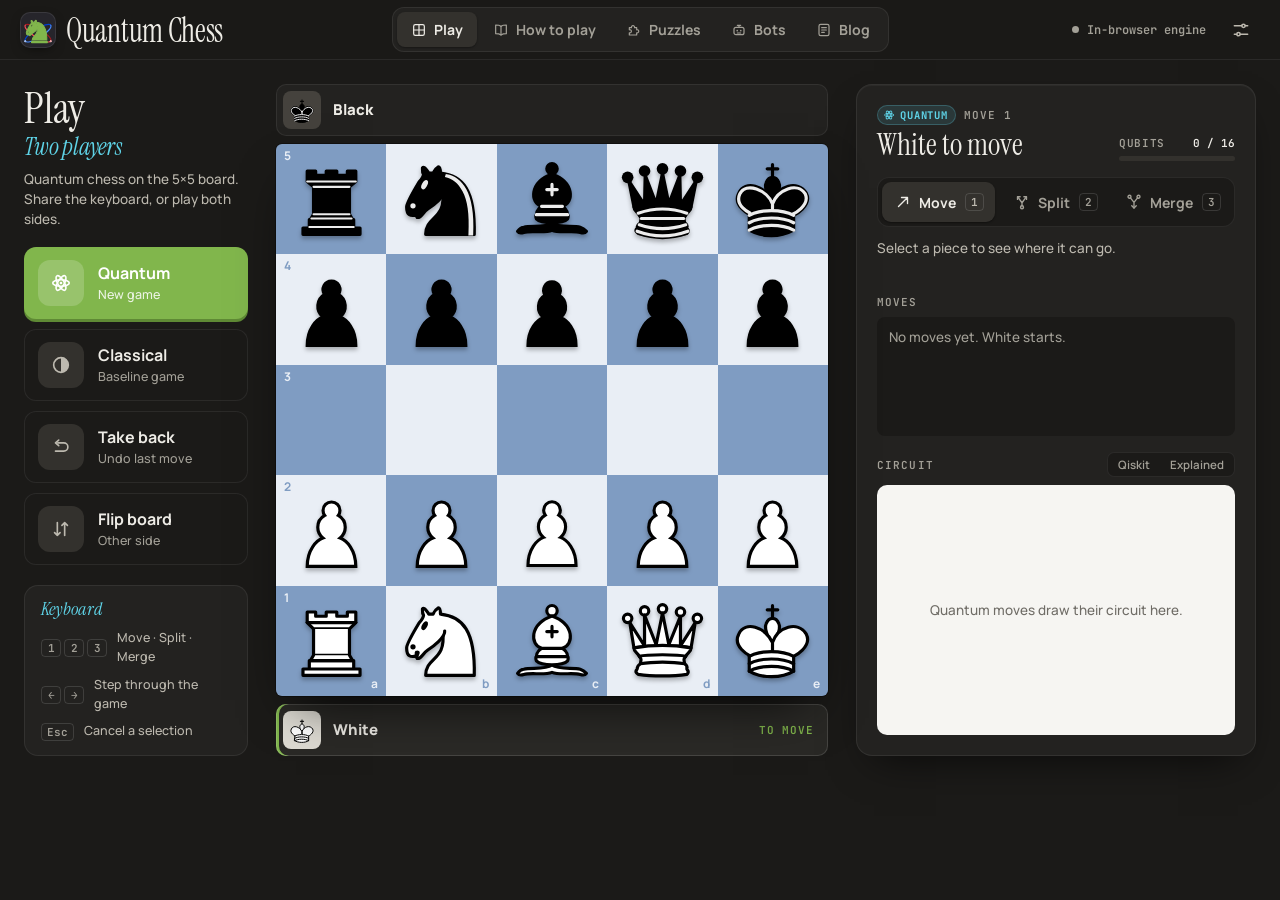
==== commit 6d9351ad: "Logo: pedestal plate under the knight, knight set a little lower Co-Authored-By: Claude Fable 5.1 <n" ====
--- a/docs/index.html
+++ b/docs/index.html
@@ -4,7 +4,7 @@
 <meta charset="utf-8">
 <meta name="viewport" content="width=device-width, initial-scale=1">
 <title>Quantum Chess 5×5</title>
-<link rel="icon" type="image/svg+xml" href="[data-uri]">
+<link rel="icon" type="image/svg+xml" href="[data-uri]">
 <link rel="preconnect" href="https://fonts.googleapis.com">
 <link rel="preconnect" href="https://fonts.gstatic.com" crossorigin>
 <link rel="stylesheet" href="https://fonts.googleapis.com/css2?family=Manrope:wght@400;500;600;700;800&family=Instrument+Serif:ital@0;1&family=JetBrains+Mono:wght@400;600&family=Unbounded:wght@600;700&display=swap">
@@ -953,7 +953,7 @@
 
 <header class="topbar">
   <a class="brand" href="#play" aria-label="Quantum Chess home">
-    <span class="mark" aria-hidden="true"><img class="logo-dark" src="[data-uri]" alt=""><img class="logo-light" src="[data-uri]" alt=""></span>
+    <span class="mark" aria-hidden="true"><img class="logo-dark" src="[data-uri]" alt=""><img class="logo-light" src="[data-uri]" alt=""></span>
     <span class="wordmark">Quantum&nbsp;Chess</span>
   </a>
   <nav class="nav" aria-label="Sections">
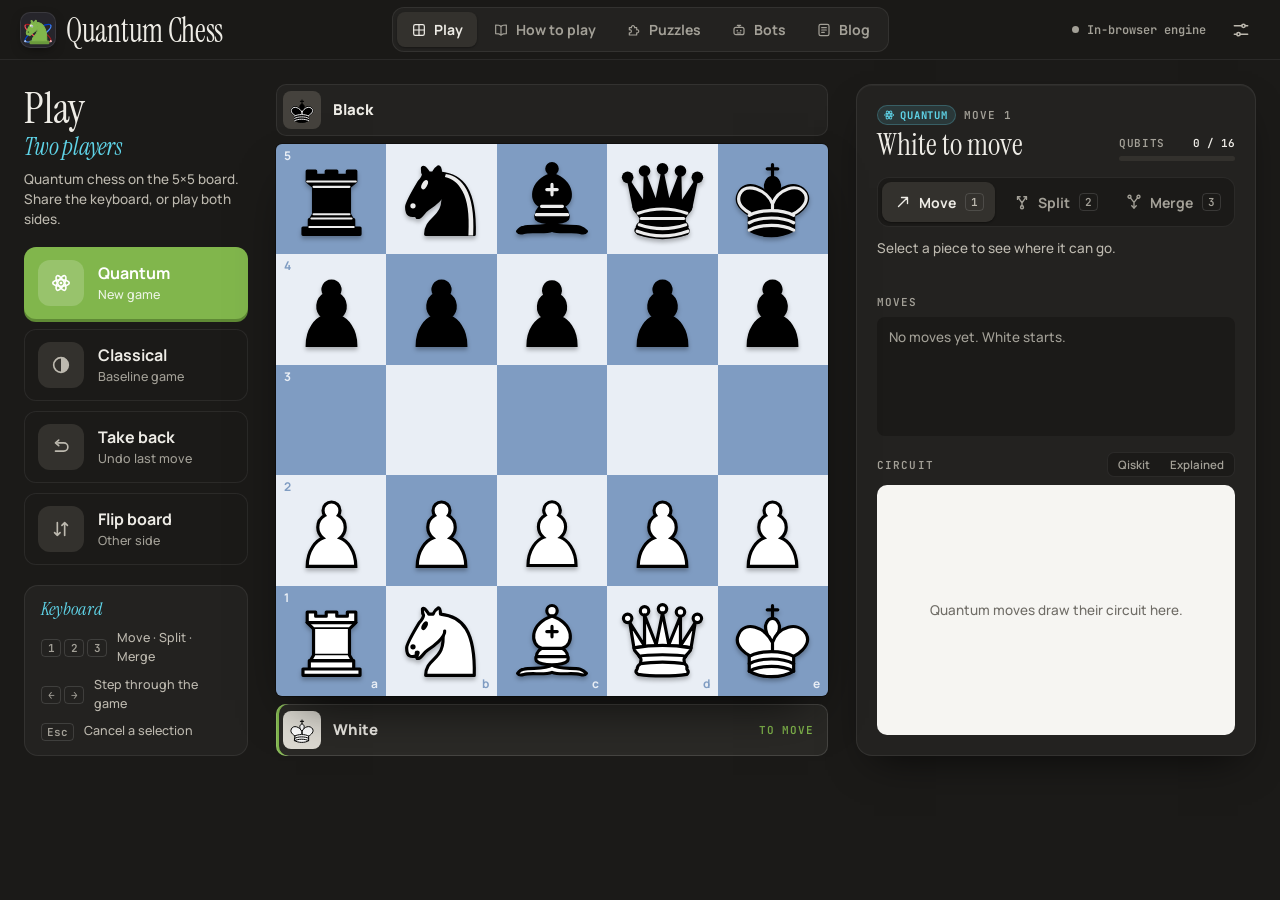
==== commit 5a173fba: "Logo: big pedestal block, designed eye and nostril Co-Authored-By: Claude Fable 5.1 <noreply@anthrop" ====
--- a/docs/index.html
+++ b/docs/index.html
@@ -4,7 +4,7 @@
 <meta charset="utf-8">
 <meta name="viewport" content="width=device-width, initial-scale=1">
 <title>Quantum Chess 5×5</title>
-<link rel="icon" type="image/svg+xml" href="[data-uri]">
+<link rel="icon" type="image/svg+xml" href="[data-uri]">
 <link rel="preconnect" href="https://fonts.googleapis.com">
 <link rel="preconnect" href="https://fonts.gstatic.com" crossorigin>
 <link rel="stylesheet" href="https://fonts.googleapis.com/css2?family=Manrope:wght@400;500;600;700;800&family=Instrument+Serif:ital@0;1&family=JetBrains+Mono:wght@400;600&family=Unbounded:wght@600;700&display=swap">
@@ -953,7 +953,7 @@
 
 <header class="topbar">
   <a class="brand" href="#play" aria-label="Quantum Chess home">
-    <span class="mark" aria-hidden="true"><img class="logo-dark" src="[data-uri]" alt=""><img class="logo-light" src="[data-uri]" alt=""></span>
+    <span class="mark" aria-hidden="true"><img class="logo-dark" src="[data-uri]" alt=""><img class="logo-light" src="[data-uri]" alt=""></span>
     <span class="wordmark">Quantum&nbsp;Chess</span>
   </a>
   <nav class="nav" aria-label="Sections">
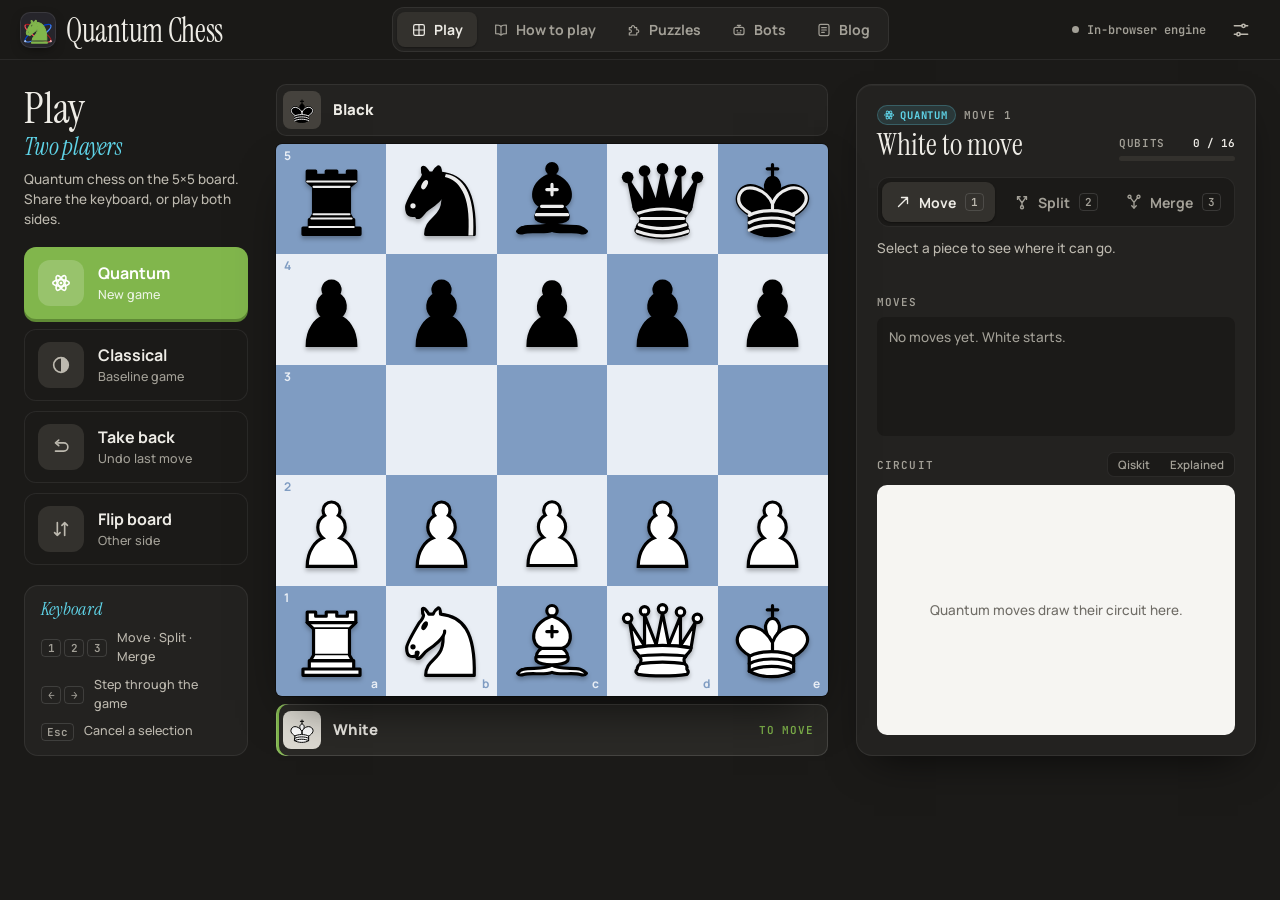
==== commit 934822b1: "Logo: stock face restored; pedestal plate with a wider gap Co-Authored-By: Claude Fable 5.1 <noreply" ====
--- a/docs/index.html
+++ b/docs/index.html
@@ -4,7 +4,7 @@
 <meta charset="utf-8">
 <meta name="viewport" content="width=device-width, initial-scale=1">
 <title>Quantum Chess 5×5</title>
-<link rel="icon" type="image/svg+xml" href="[data-uri]">
+<link rel="icon" type="image/svg+xml" href="[data-uri]">
 <link rel="preconnect" href="https://fonts.googleapis.com">
 <link rel="preconnect" href="https://fonts.gstatic.com" crossorigin>
 <link rel="stylesheet" href="https://fonts.googleapis.com/css2?family=Manrope:wght@400;500;600;700;800&family=Instrument+Serif:ital@0;1&family=JetBrains+Mono:wght@400;600&family=Unbounded:wght@600;700&display=swap">
@@ -953,7 +953,7 @@
 
 <header class="topbar">
   <a class="brand" href="#play" aria-label="Quantum Chess home">
-    <span class="mark" aria-hidden="true"><img class="logo-dark" src="[data-uri]" alt=""><img class="logo-light" src="[data-uri]" alt=""></span>
+    <span class="mark" aria-hidden="true"><img class="logo-dark" src="[data-uri]" alt=""><img class="logo-light" src="[data-uri]" alt=""></span>
     <span class="wordmark">Quantum&nbsp;Chess</span>
   </a>
   <nav class="nav" aria-label="Sections">
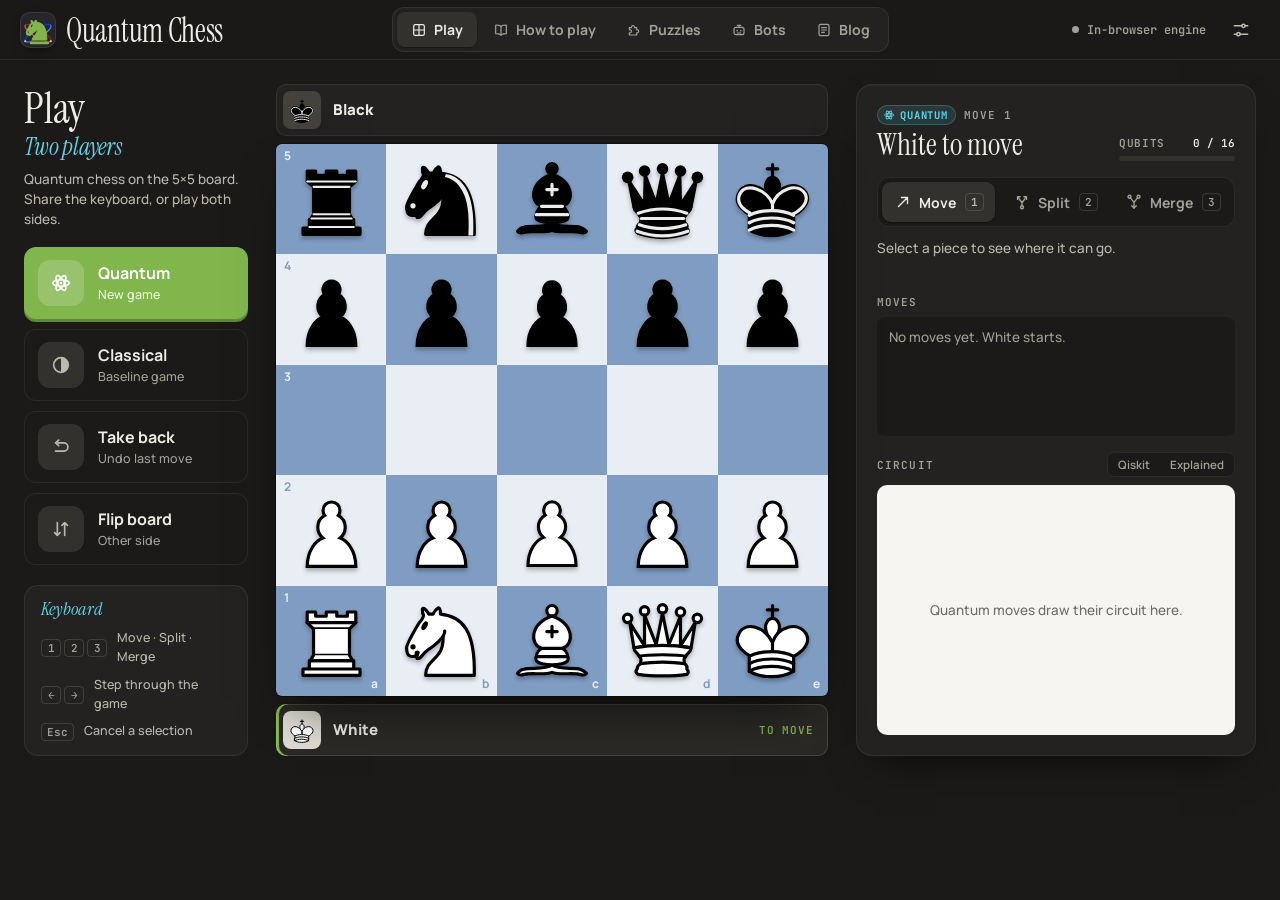
==== commit 67e621f6: "Logo: larger engraved eye and nostril; longer, deeper pedestal plate Co-Authored-By: Claude Fable 5." ====
--- a/docs/index.html
+++ b/docs/index.html
@@ -4,7 +4,7 @@
 <meta charset="utf-8">
 <meta name="viewport" content="width=device-width, initial-scale=1">
 <title>Quantum Chess 5×5</title>
-<link rel="icon" type="image/svg+xml" href="[data-uri]">
+<link rel="icon" type="image/svg+xml" href="[data-uri]">
 <link rel="preconnect" href="https://fonts.googleapis.com">
 <link rel="preconnect" href="https://fonts.gstatic.com" crossorigin>
 <link rel="stylesheet" href="https://fonts.googleapis.com/css2?family=Manrope:wght@400;500;600;700;800&family=Instrument+Serif:ital@0;1&family=JetBrains+Mono:wght@400;600&family=Unbounded:wght@600;700&display=swap">
@@ -953,7 +953,7 @@
 
 <header class="topbar">
   <a class="brand" href="#play" aria-label="Quantum Chess home">
-    <span class="mark" aria-hidden="true"><img class="logo-dark" src="[data-uri]" alt=""><img class="logo-light" src="[data-uri]" alt=""></span>
+    <span class="mark" aria-hidden="true"><img class="logo-dark" src="[data-uri]" alt=""><img class="logo-light" src="[data-uri]" alt=""></span>
     <span class="wordmark">Quantum&nbsp;Chess</span>
   </a>
   <nav class="nav" aria-label="Sections">
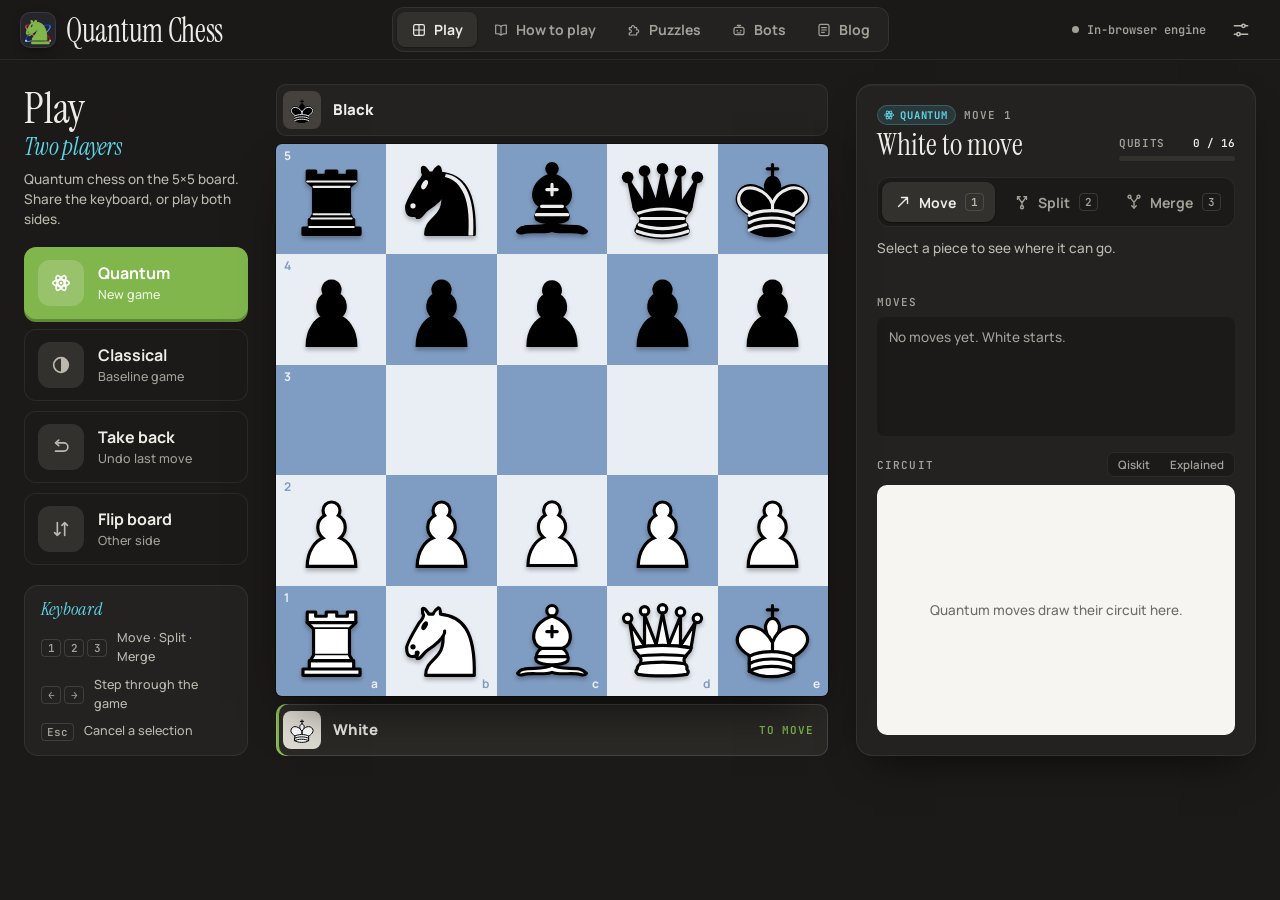
==== commit 736659f6: "Logo: filled eye and nostril, mouth line, pedestal shifted, orbits clear of the tile edges Co-Author" ====
--- a/docs/index.html
+++ b/docs/index.html
@@ -4,7 +4,7 @@
 <meta charset="utf-8">
 <meta name="viewport" content="width=device-width, initial-scale=1">
 <title>Quantum Chess 5×5</title>
-<link rel="icon" type="image/svg+xml" href="[data-uri]">
+<link rel="icon" type="image/svg+xml" href="[data-uri]">
 <link rel="preconnect" href="https://fonts.googleapis.com">
 <link rel="preconnect" href="https://fonts.gstatic.com" crossorigin>
 <link rel="stylesheet" href="https://fonts.googleapis.com/css2?family=Manrope:wght@400;500;600;700;800&family=Instrument+Serif:ital@0;1&family=JetBrains+Mono:wght@400;600&family=Unbounded:wght@600;700&display=swap">
@@ -953,7 +953,7 @@
 
 <header class="topbar">
   <a class="brand" href="#play" aria-label="Quantum Chess home">
-    <span class="mark" aria-hidden="true"><img class="logo-dark" src="[data-uri]" alt=""><img class="logo-light" src="[data-uri]" alt=""></span>
+    <span class="mark" aria-hidden="true"><img class="logo-dark" src="[data-uri]" alt=""><img class="logo-light" src="[data-uri]" alt=""></span>
     <span class="wordmark">Quantum&nbsp;Chess</span>
   </a>
   <nav class="nav" aria-label="Sections">
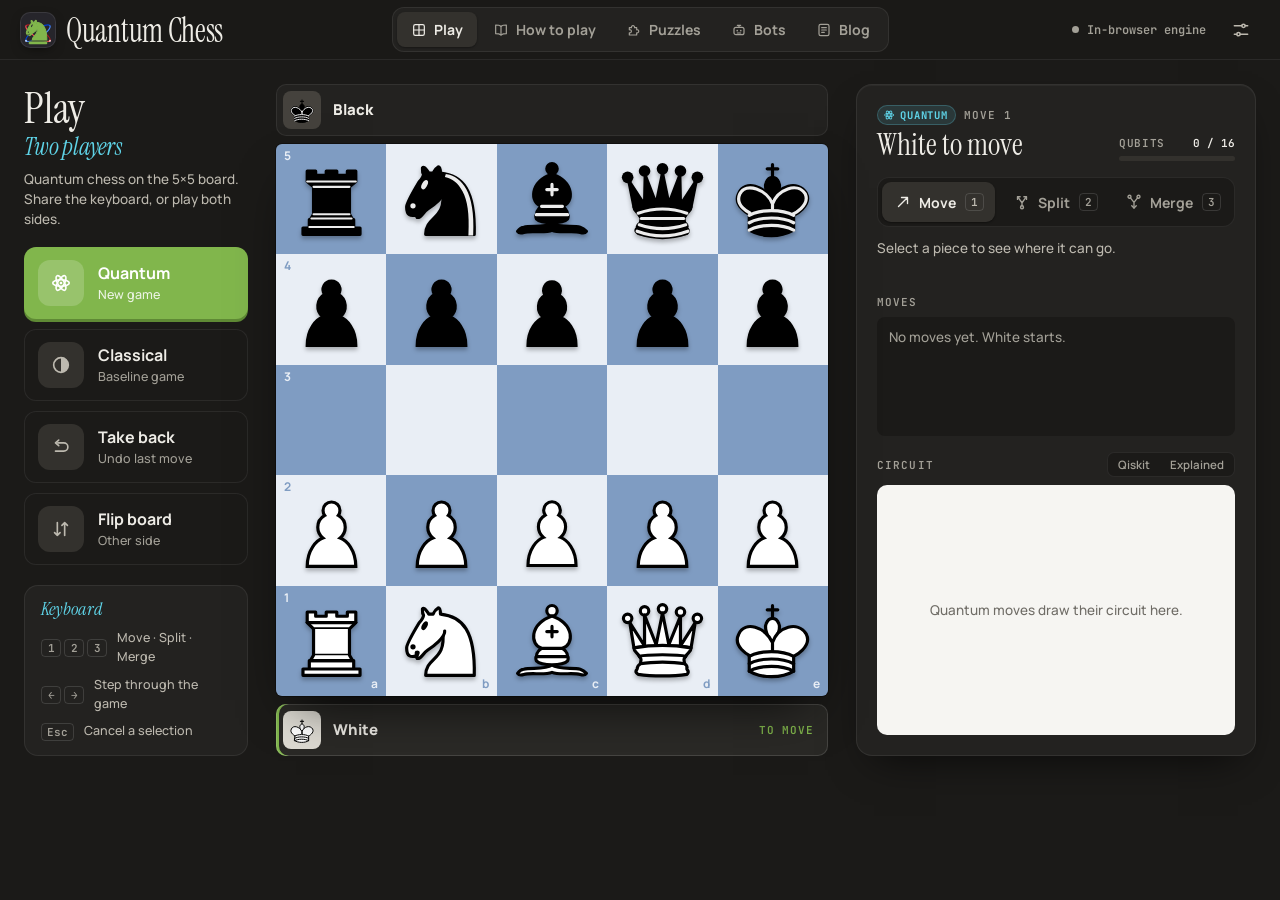
==== commit a4aa0ccc: "Logo: engraved berry-shaped eye and quiet mouth line; pedestal centred on the tile Co-Authored-By: C" ====
--- a/docs/index.html
+++ b/docs/index.html
@@ -4,7 +4,7 @@
 <meta charset="utf-8">
 <meta name="viewport" content="width=device-width, initial-scale=1">
 <title>Quantum Chess 5×5</title>
-<link rel="icon" type="image/svg+xml" href="[data-uri]">
+<link rel="icon" type="image/svg+xml" href="[data-uri]">
 <link rel="preconnect" href="https://fonts.googleapis.com">
 <link rel="preconnect" href="https://fonts.gstatic.com" crossorigin>
 <link rel="stylesheet" href="https://fonts.googleapis.com/css2?family=Manrope:wght@400;500;600;700;800&family=Instrument+Serif:ital@0;1&family=JetBrains+Mono:wght@400;600&family=Unbounded:wght@600;700&display=swap">
@@ -953,7 +953,7 @@
 
 <header class="topbar">
   <a class="brand" href="#play" aria-label="Quantum Chess home">
-    <span class="mark" aria-hidden="true"><img class="logo-dark" src="[data-uri]" alt=""><img class="logo-light" src="[data-uri]" alt=""></span>
+    <span class="mark" aria-hidden="true"><img class="logo-dark" src="[data-uri]" alt=""><img class="logo-light" src="[data-uri]" alt=""></span>
     <span class="wordmark">Quantum&nbsp;Chess</span>
   </a>
   <nav class="nav" aria-label="Sections">
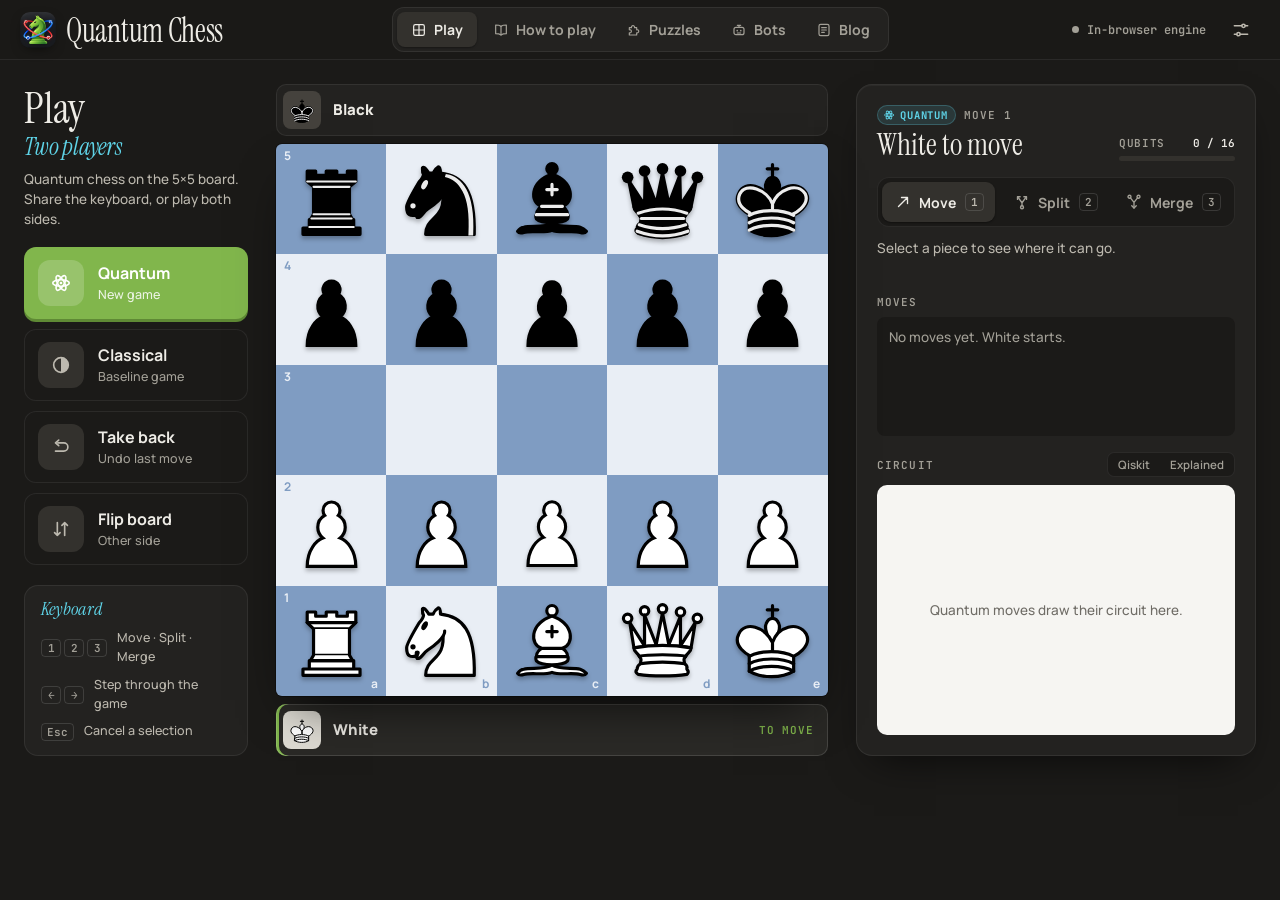
==== commit 2b4a8546: "Logo: the supplied 3D knight-and-orbits artwork, dark and light tiles, as the mark and tab icon The " ====
--- a/docs/index.html
+++ b/docs/index.html
@@ -4,7 +4,7 @@
 <meta charset="utf-8">
 <meta name="viewport" content="width=device-width, initial-scale=1">
 <title>Quantum Chess 5×5</title>
-<link rel="icon" type="image/svg+xml" href="[data-uri]">
+<link rel="icon" type="image/png" href="[data-uri]">
 <link rel="preconnect" href="https://fonts.googleapis.com">
 <link rel="preconnect" href="https://fonts.gstatic.com" crossorigin>
 <link rel="stylesheet" href="https://fonts.googleapis.com/css2?family=Manrope:wght@400;500;600;700;800&family=Instrument+Serif:ital@0;1&family=JetBrains+Mono:wght@400;600&family=Unbounded:wght@600;700&display=swap">
@@ -88,11 +88,12 @@
 .brand { display: flex; align-items: center; gap: 10px; color: var(--text); text-decoration: none; justify-self: start; }
 /* logo: the knight in superposition (same cyan/pink fringe as pieces on the board) on a dark tile */
 .mark { width: 36px; height: 36px; border-radius: 10px; display: grid; place-items: center; flex: none;
-  background: #26252b; box-shadow: inset 0 0 0 1px rgba(255, 255, 255, 0.09), 0 4px 12px -4px rgba(0, 0, 0, 0.6); }
-.mark img { width: 32px; height: 32px; transition: transform 0.2s; }
+  background: none; box-shadow: none; }
+.mark img { width: 36px; height: 36px; border-radius: 10px; transition: transform 0.2s; box-shadow: 0 4px 12px -4px rgba(0, 0, 0, 0.6); }
 .brand:hover .mark img { transform: scale(1.06); }
 .mark .logo-light { display: none; }
-html[data-ui="light"] .mark { background: #fff; box-shadow: inset 0 0 0 1px var(--hair), 0 4px 12px -6px rgba(60, 45, 25, 0.3); }
+html[data-ui="light"] .mark { background: none; box-shadow: none; }
+html[data-ui="light"] .mark img { box-shadow: 0 4px 12px -6px rgba(60, 45, 25, 0.35), inset 0 0 0 1px var(--hair); }
 html[data-ui="light"] .mark .logo-dark { display: none; }
 html[data-ui="light"] .mark .logo-light { display: block; }
 .wordmark { font: 400 30px/1 var(--display); letter-spacing: -0.01em; display: flex; align-items: baseline; gap: 6px; transform: scaleY(1.18); transform-origin: left center; }
@@ -953,7 +954,7 @@
 
 <header class="topbar">
   <a class="brand" href="#play" aria-label="Quantum Chess home">
-    <span class="mark" aria-hidden="true"><img class="logo-dark" src="[data-uri]" alt=""><img class="logo-light" src="[data-uri]" alt=""></span>
+    <span class="mark" aria-hidden="true"><img class="logo-dark" src="[data-uri]" alt=""><img class="logo-light" src="[data-uri]" alt=""></span>
     <span class="wordmark">Quantum&nbsp;Chess</span>
   </a>
   <nav class="nav" aria-label="Sections">
